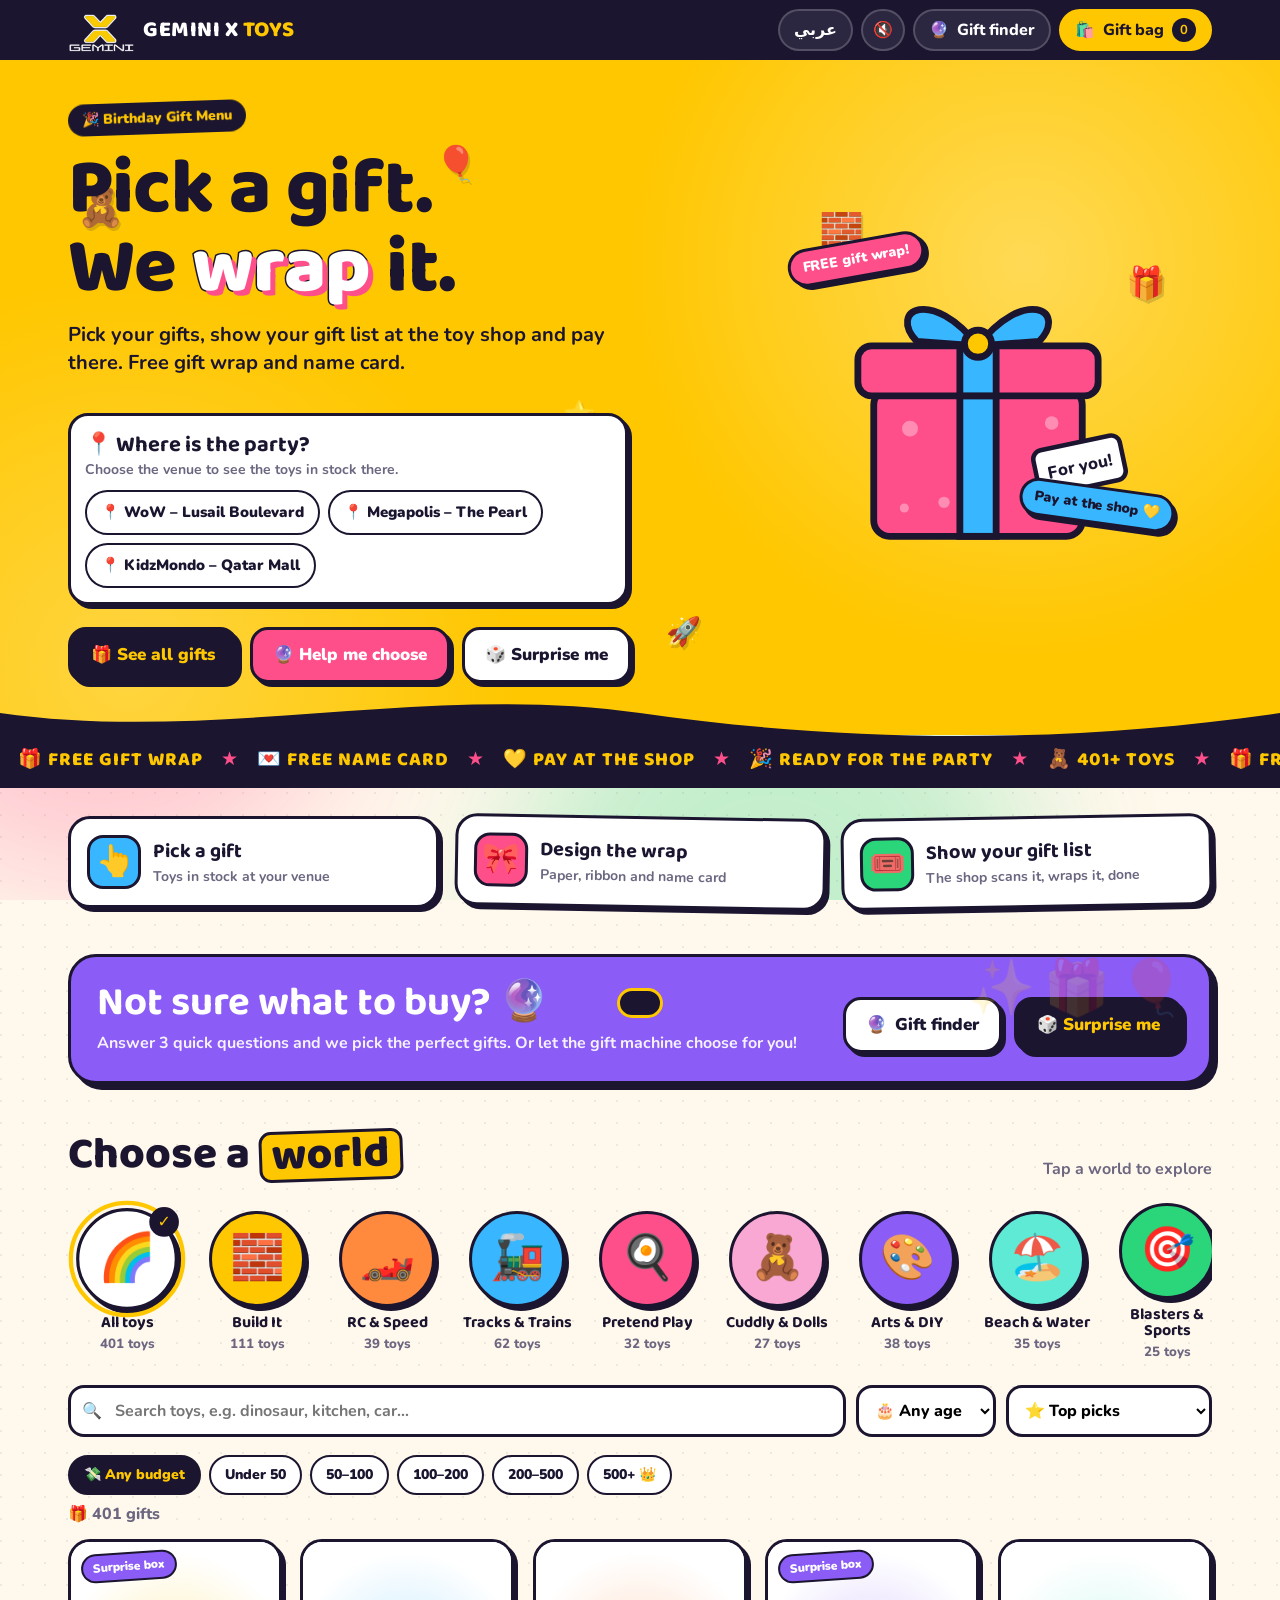
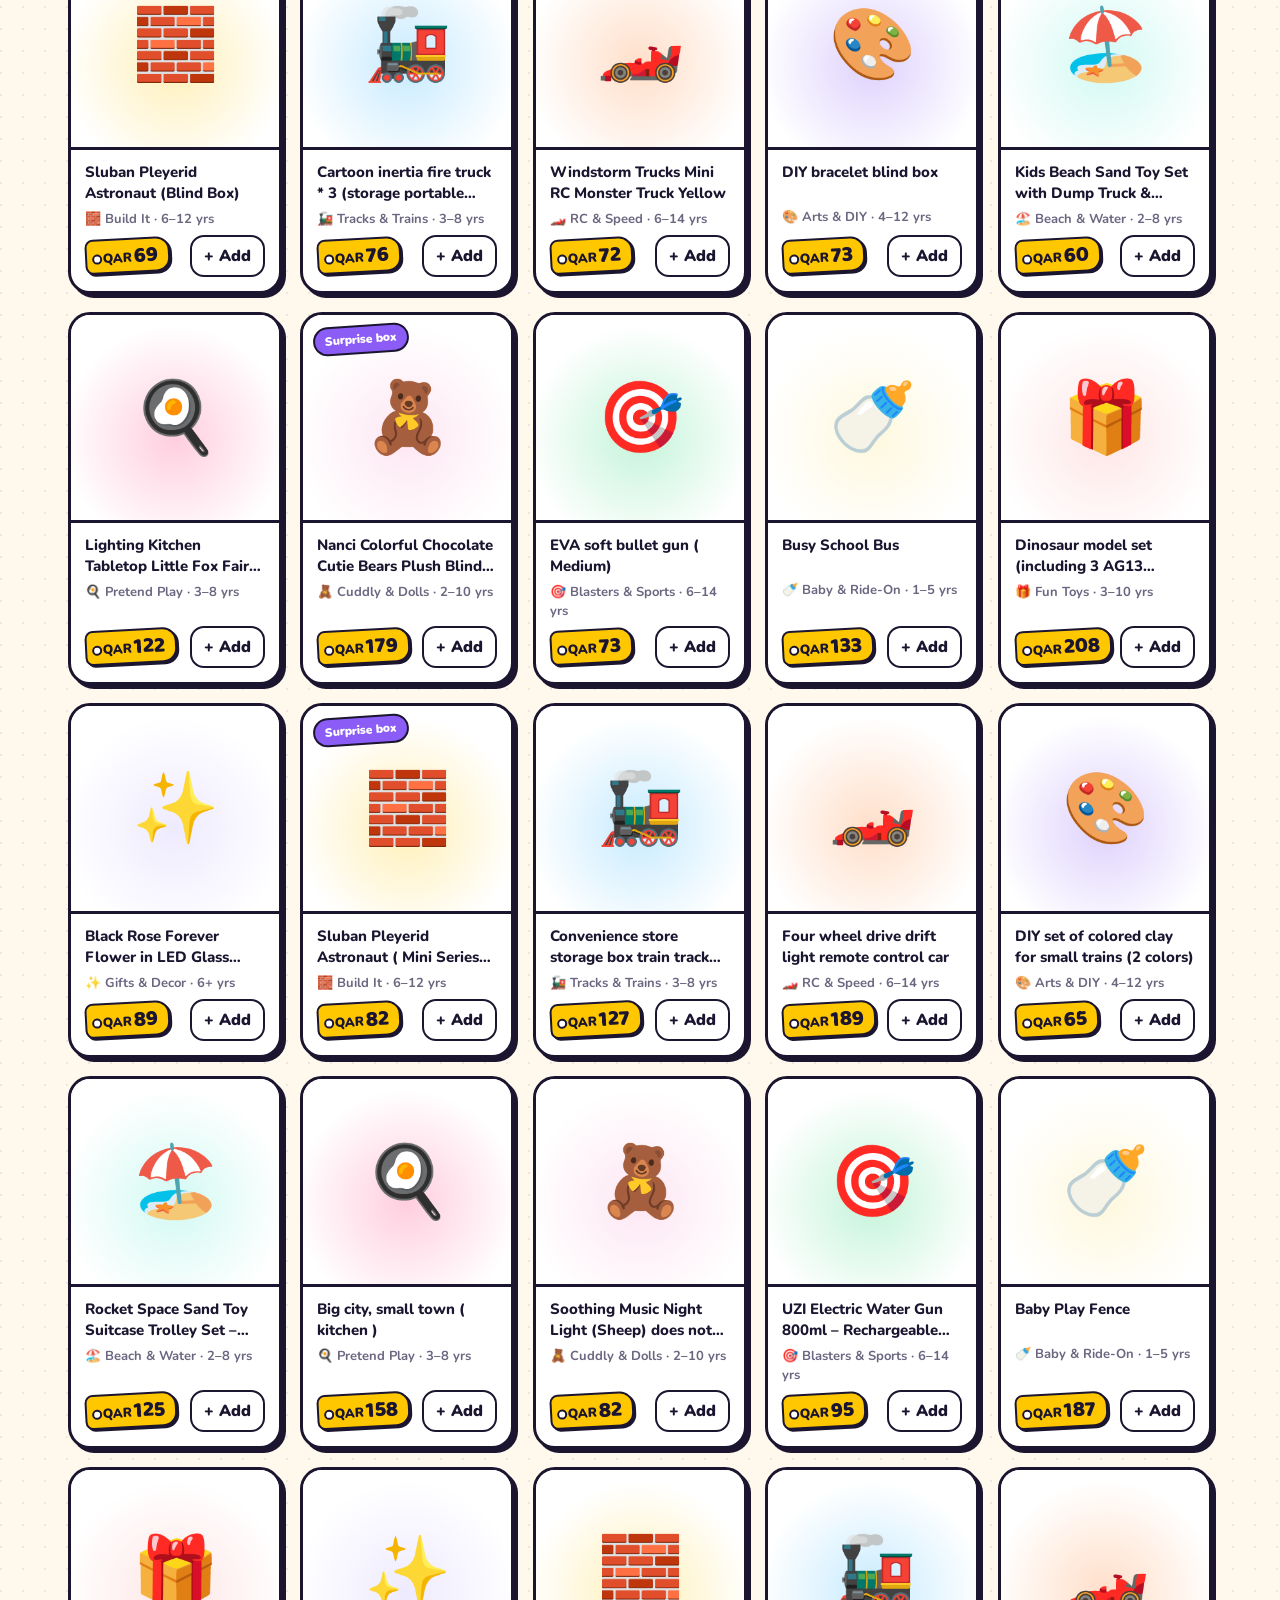
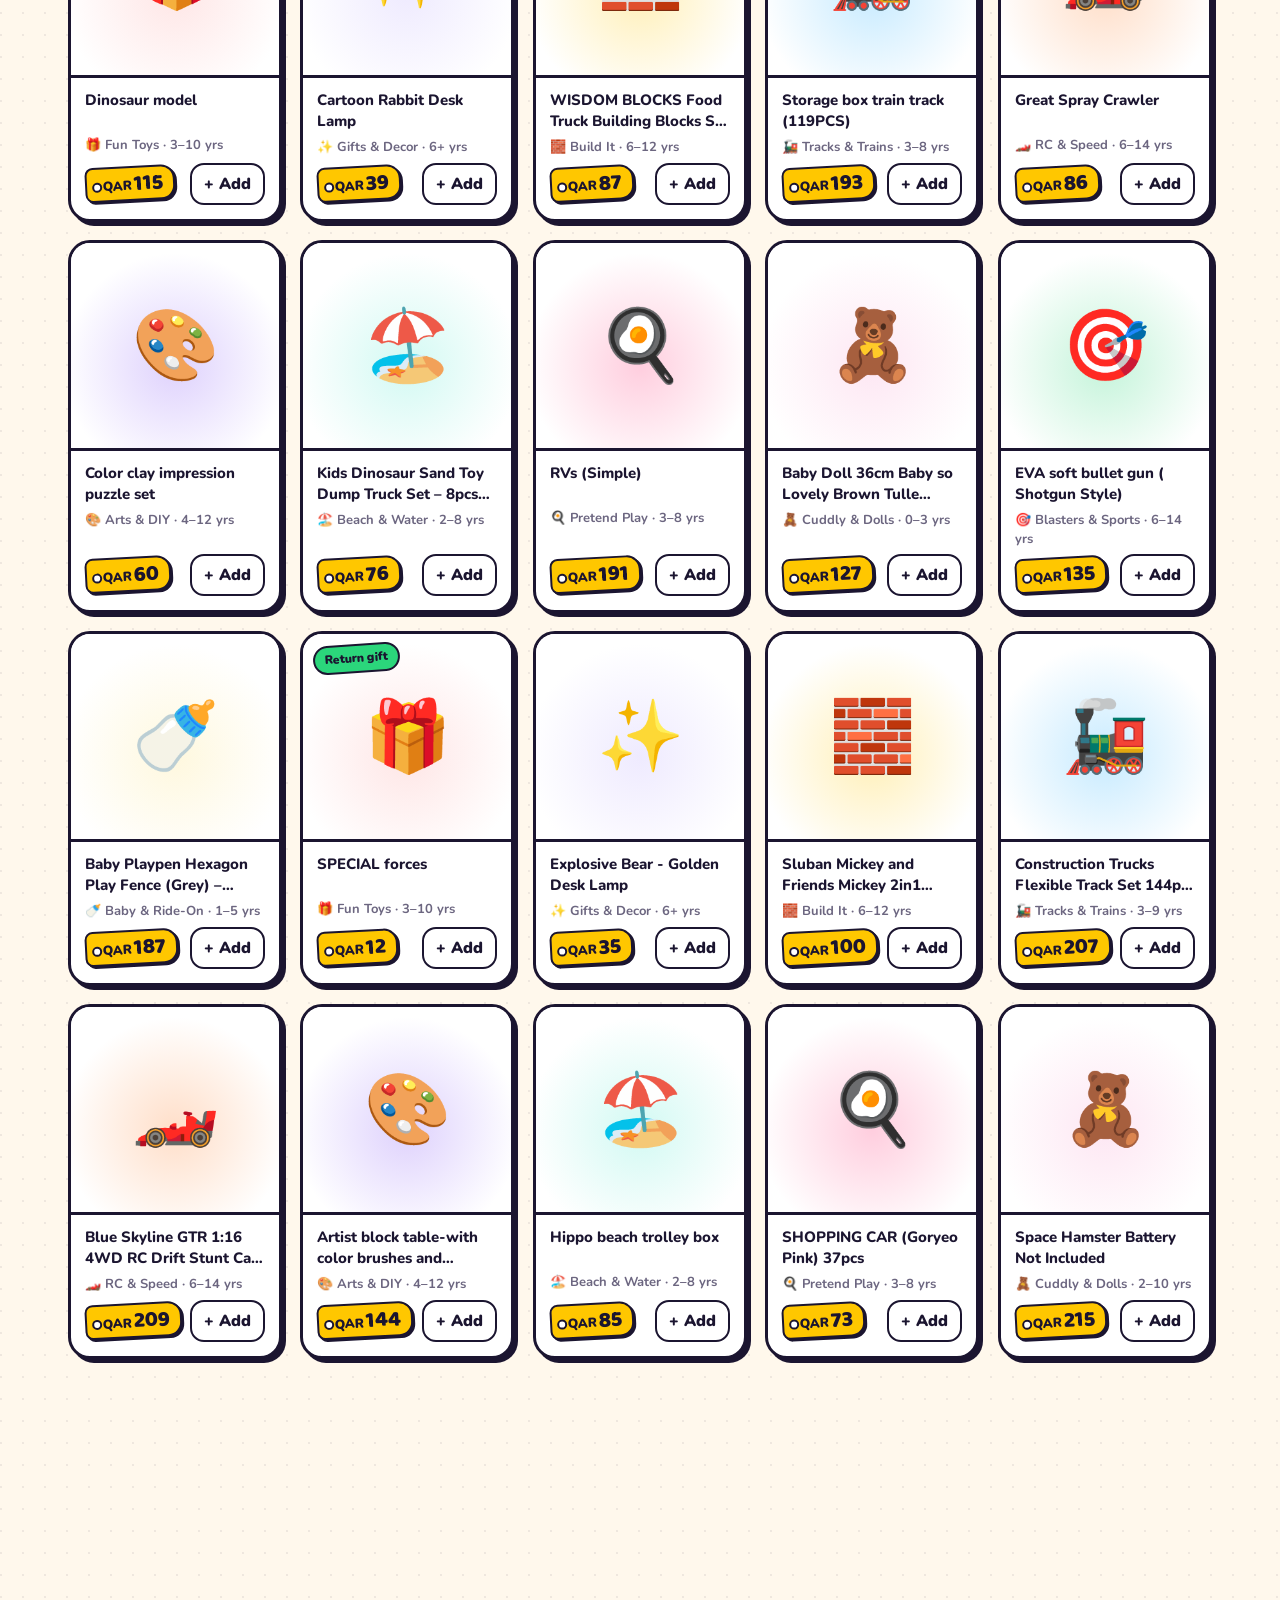
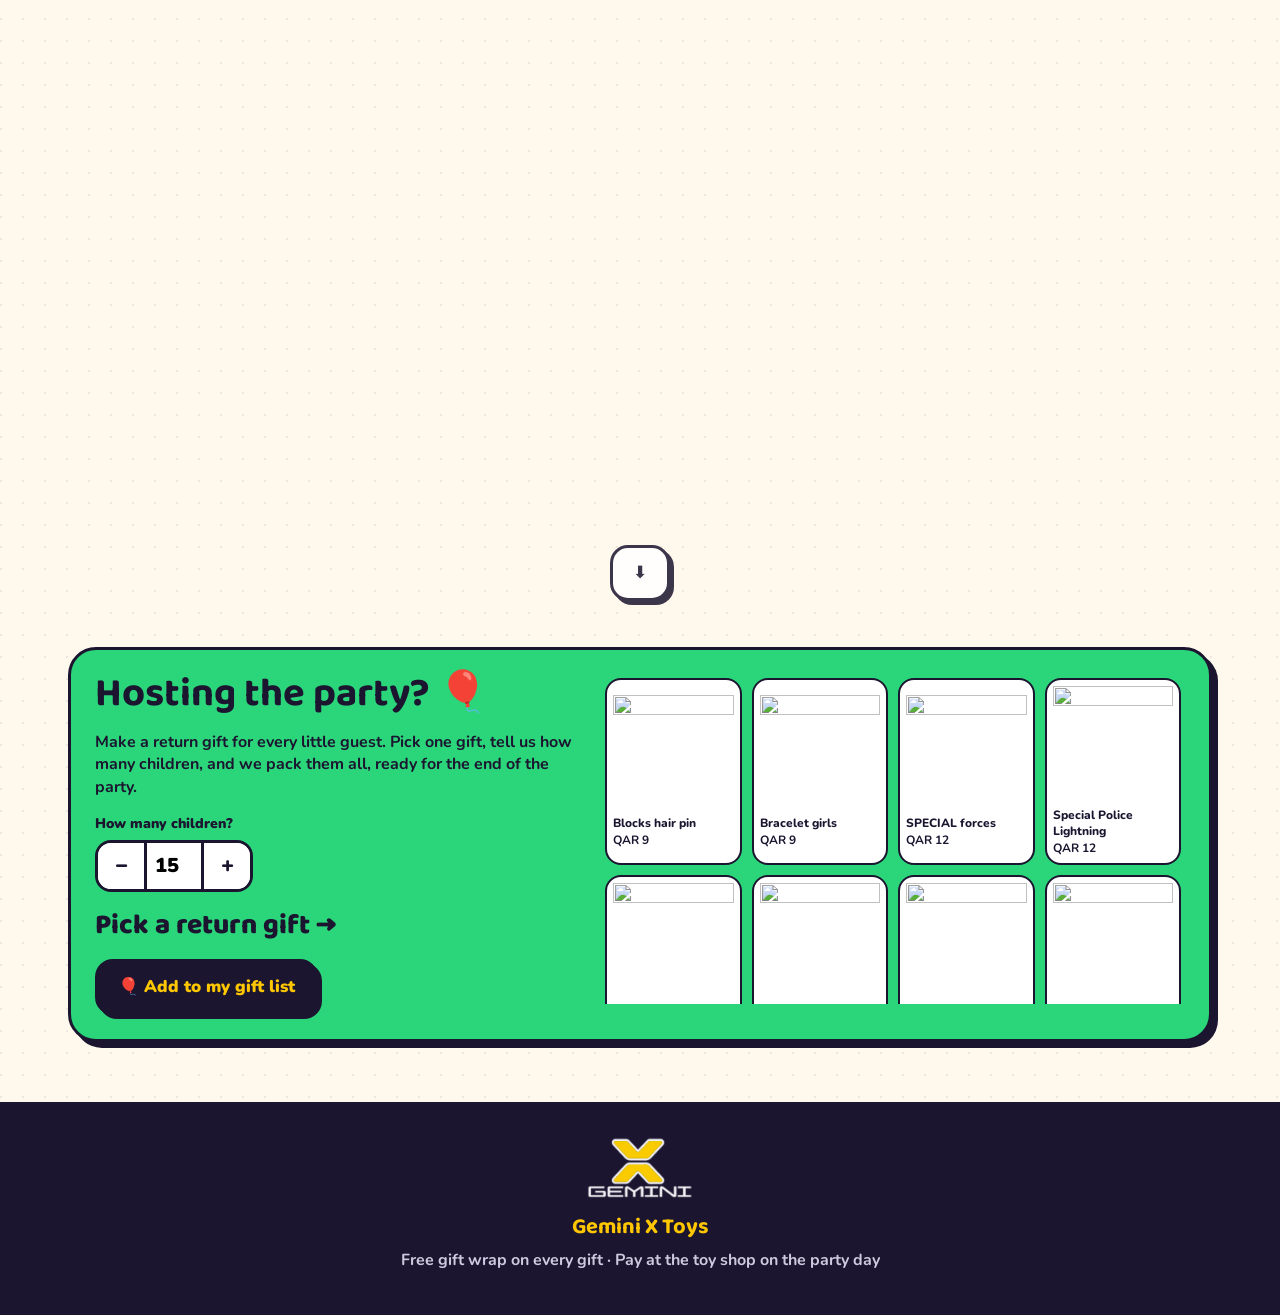
==== index.html @ 22968d98 "Add files via upload" ====
<!DOCTYPE html>
<html lang="en" dir="ltr">
<head>
<meta charset="utf-8">
<meta name="viewport" content="width=device-width,initial-scale=1">
<title>Birthday Gift Menu</title>
<meta name="description" content="Pick a birthday gift. We wrap it for free and it waits for you at the party.">
<meta name="theme-color" content="#1B1530">
<link rel="icon" href="data:image/svg+xml,<svg xmlns='http://www.w3.org/2000/svg' viewBox='0 0 100 100'><text y='.9em' font-size='90'>🎁</text></svg>">
<link rel="stylesheet" href="assets/style.css">
</head>
<body>
<div class="top"><div class="wrap">
  <div class="brand"><div class="logo" id="logo">🎁</div><div id="brand">GEMINI X <span>TOYS</span></div></div>
  <div class="top-actions">
    <button class="tbtn" id="langBtn" aria-label="Language">عربي</button>
    <button class="tbtn icon" id="soundBtn" aria-label="Sound" title="Sound">🔇</button>
    <button class="tbtn" id="topFinder">🔮 <span class="t" data-i="giftFinder">Gift finder</span></button>
    <button class="tbtn hide" id="openTicket">🎟️ <span class="t" data-i="myList">My list</span></button>
    <button class="basket-btn" id="openBasket">🛍️ <span class="t" data-i="giftBag">Gift bag</span> <b id="count">0</b></button>
  </div>
</div></div>

<header class="hero">
  <div class="balloons" id="balloons"></div>
  <div class="floaties" id="floaties" aria-hidden="true"></div>
  <div class="wrap">
    <div>
      <span class="kicker" id="kicker">🎉 Birthday Gift Menu</span>
      <h1 id="heroTitle">Pick a gift.<br>We <span class="nm">wrap</span> it.</h1>
      <p class="lead" id="heroText"></p>
      <div class="count hide" id="countdown"></div>
      <div class="party-chips" id="partyChips"></div>
      <div class="venue-pick hide" id="venuePick"><b data-i="wherePrompt">📍 Where is the party?</b><span data-i="whereT"></span><div id="venueChips"></div></div>
      <div class="hero-ctas">
        <a class="cta ink" href="#menu" data-i="seeAll">🎁 See all gifts</a>
        <button class="cta pink" id="heroFinder" data-i="helpChoose">🔮 Help me choose</button>
        <button class="cta" id="heroSurprise" data-i="surprise">🎲 Surprise me</button>
      </div>
    </div>
    <div class="giftart" aria-hidden="true">
      <svg viewBox="0 0 300 300">
        <g class="pop"><circle cx="150" cy="78" r="58" fill="#fff" stroke="#1B1530" stroke-width="5"/><clipPath id="popClip"><circle cx="150" cy="78" r="52"/></clipPath><image id="popImg" href="" x="98" y="26" width="104" height="104" clip-path="url(#popClip)" preserveAspectRatio="xMidYMid meet"/><text x="150" y="98" font-size="56" text-anchor="middle" id="artPop">🧸</text></g>
        <rect x="58" y="150" width="184" height="130" rx="14" fill="var(--ac)" stroke="#1B1530" stroke-width="6"/>
        <g opacity=".35" fill="#fff"><circle cx="90" cy="185" r="7"/><circle cx="200" cy="250" r="9"/><circle cx="120" cy="250" r="5"/><circle cx="215" cy="180" r="6"/><circle cx="85" cy="255" r="4"/></g>
        <rect x="134" y="150" width="32" height="130" fill="#38B6FF" stroke="#1B1530" stroke-width="6"/>
        <g class="lid">
          <rect x="44" y="112" width="212" height="44" rx="12" fill="var(--ac)" stroke="#1B1530" stroke-width="6"/>
          <rect x="134" y="112" width="32" height="44" fill="#38B6FF" stroke="#1B1530" stroke-width="6"/>
          <path d="M150 112 C110 60 70 80 96 108 Z" fill="#38B6FF" stroke="#1B1530" stroke-width="6" stroke-linejoin="round"/>
          <path d="M150 112 C190 60 230 80 204 108 Z" fill="#38B6FF" stroke="#1B1530" stroke-width="6" stroke-linejoin="round"/>
          <circle cx="150" cy="110" r="12" fill="#FFC700" stroke="#1B1530" stroke-width="6"/>
        </g>
        <g transform="rotate(-12 226 216)"><rect x="200" y="200" width="78" height="40" rx="8" fill="#fff" stroke="#1B1530" stroke-width="4"/><text x="239" y="226" font-size="15" font-weight="800" text-anchor="middle" font-family="Nunito,sans-serif" fill="#1B1530" id="artTag">For you!</text></g>
      </svg>
      <div class="sticker s1" id="stk1">FREE gift wrap!</div>
      <div class="sticker s2" id="stk2">Pay at the shop 💛</div>
    </div>
  </div>
</header>

<svg class="wave" viewBox="0 0 1440 60" preserveAspectRatio="none" aria-hidden="true"><path d="M0 30 C 240 70 480 -10 720 30 S 1200 70 1440 30 V60 H0Z" fill="#1B1530"/></svg>
<div class="marquee"><div id="marquee"></div></div>
<div class="blobs" aria-hidden="true"><i></i><i></i><i></i></div>

<main class="wrap">
  <div class="steps">
    <div class="step"><div class="ic">👆</div><div><b data-i="s1">Pick a gift</b><span data-i="s1t"></span></div></div>
    <div class="step"><div class="ic">🎀</div><div><b data-i="s2">Design the wrap</b><span data-i="s2t"></span></div></div>
    <div class="step"><div class="ic">🎟️</div><div><b data-i="s3">Show your gift list</b><span data-i="s3t"></span></div></div>
  </div>

  <section id="wishSec" class="hide">
    <div class="sec-h"><h2 id="wishTitle"></h2><p data-i="wishSub"></p></div>
    <div class="grid" id="wishGrid"></div>
  </section>

  <section id="themeSec" class="hide">
    <div class="theme-band">
      <div class="sec-h"><h2 id="themeTitle"></h2><p data-i="themeSub"></p></div>
      <div class="rail" id="themeRail"></div>
    </div>
  </section>

  <section>
    <div class="finder-band">
      <div><h2 data-i="notSure">Not sure what to buy? 🔮</h2><p data-i="notSureT"></p></div>
      <div class="btns">
        <button class="cta" id="bandFinder">🔮 <span data-i="giftFinder">Gift finder</span></button>
        <button class="cta ink" id="bandSurprise" data-i="surprise">🎲 Surprise me</button>
      </div>
    </div>
  </section>

  <section id="menu">
    <div class="sec-h"><h2><span data-i="chooseWorld">Choose a</span> <em data-i="world">world</em></h2><p data-i="tapWorld"></p></div>
    <div class="worlds" id="worlds"></div>
    <div class="toolbar">
      <div class="search"><input id="q" type="search" data-ph="search" aria-label="Search toys"></div>
      <select class="sel" id="age" aria-label="Age"></select>
      <select class="sel" id="sort" aria-label="Sort"></select>
    </div>
    <div class="budgets" id="budgets"></div>
    <div style="height:14px"></div>
    <div class="result-line" id="resultLine"></div>
    <div class="grid" id="grid"></div>
    <button class="cta more hide" id="more">⬇</button>
  </section>

  <section id="host">
    <div class="host">
      <div>
        <h2 data-i="hostT">Hosting the party? 🎈</h2>
        <p data-i="hostP"></p>
        <label data-i="howMany">How many children?</label>
        <div class="stepper"><button id="kMinus" aria-label="Less">−</button><input id="kids" type="number" min="1" max="200" value="15" aria-label="Number of children"><button id="kPlus" aria-label="More">+</button></div>
        <div class="host-total" id="hostTotal"></div>
        <button class="cta ink" id="hostSend" data-i="addList">🎈 Add to my gift list</button>
      </div>
      <div class="mini-grid" id="miniGrid"></div>
    </div>
  </section>
</main>

<footer>
  <div class="flogo" id="flogo"></div>
  <b id="footShop">Gemini X Toys</b>
  <div style="margin-top:6px" data-i="footer"></div>
  <div class="stock-note" id="stockNote"></div>
</footer>

<div class="shade" id="shade"></div>
<aside class="drawer" id="drawer" aria-label="Gift bag">
  <div class="dhead"><h3>🛍️ <span data-i="giftBag">Gift bag</span></h3><button class="x" id="closeBasket" aria-label="Close">×</button></div>
  <div class="dtabs">
    <button class="dtab on" data-t="1" data-i="t1">1 · Gifts</button>
    <button class="dtab" data-t="2" data-i="t2">2 · Wrap</button>
    <button class="dtab" data-t="3" data-i="t3">3 · Gift list</button>
  </div>
  <div class="dbody">
    <div id="t1">
      <div id="lines"></div>
      <div class="total"><div><span data-i="total">Total</span><small data-i="payShop"></small></div><span id="total">QAR 0</span></div>
      <div class="extras hide" id="extrasBox"><b data-i="extras"></b><small data-i="extrasT"></small><div class="extra-row" id="extras"></div></div>
      <button class="bigbtn" id="toWrap" data-i="nextWrap">Next: design the wrap 🎀</button>
    </div>
    <div id="t2" class="hide">
      <label data-i="paper">Wrapping paper</label>
      <div class="papers" id="papers"></div>
      <label data-i="ribbon">Ribbon</label>
      <div class="ribbons" id="ribbons"></div>
      <label for="card" data-i="cardMsg">Name card message</label>
      <input class="in-f" id="card" maxlength="60" data-ph="cardPh">
      <div class="preview" id="preview"></div>
      <button class="bigbtn" id="toReserve" data-i="nextList">Next: my gift list 🎟️</button>
    </div>
    <div id="t3" class="hide">
      <label for="venue" data-i="place">Party place</label>
      <select class="in-f" id="venue"></select>
      <label for="child" data-i="child">Birthday child's name</label>
      <input class="in-f" id="child" data-ph="childPh">
      <label for="pdate" data-i="pdate">Party date</label>
      <input class="in-f" id="pdate" type="date">
      <label for="gname" data-i="yourName">Your name (optional)</label>
      <input class="in-f" id="gname" data-ph="yourNamePh" autocomplete="name">
      <div class="note" id="rule"></div>
      <div class="err" id="err"></div>
      <button class="bigbtn pinkb" id="reserve" data-i="makeList">🎟️ Make my gift list</button>
    </div>
  </div>
</aside>

<div class="modal" id="modal" role="dialog" aria-modal="true"><button class="x" id="mClose" aria-label="Close">×</button><div id="mBody"></div></div>

<canvas id="fx"></canvas>
<div class="toast" id="toast"></div>

<script src="assets/common.js"></script>
<script src="assets/app.js"></script>
</body>
</html>
---- assets/style.css ----
@import url("https://fonts.googleapis.com/css2?family=Baloo+2:wght@500;700;800&family=Baloo+Bhaijaan+2:wght@500;700;800&family=Nunito:wght@500;700;800;900&display=swap");
:root{
  --hero:#FFC700;--ac:#FF4F8B;
  --y:#FFC700;--y2:#FFE27A;--pink:#FF4F8B;--blue:#38B6FF;--green:#2BD67B;--purple:#8B5CF6;--orange:#FF8A3D;
  --ink:#1B1530;--mut:#6C6680;--bg:#FFF8EC;--card:#fff;--line:#1B1530;
  --r:22px;--sh:4px 4px 0 var(--ink);--sh2:6px 6px 0 var(--ink);
  --fd:"Baloo 2","Nunito",system-ui,sans-serif;--fb:"Nunito","Segoe UI",system-ui,sans-serif;
}
*{box-sizing:border-box}
html{scroll-behavior:smooth}
body{margin:0;font-family:var(--fb);background:var(--bg);color:var(--ink);line-height:1.4;overflow-x:hidden;
  background-image:radial-gradient(circle at 1px 1px,rgba(27,21,48,.07) 1.5px,transparent 0);background-size:22px 22px}
button{font:inherit;cursor:pointer;color:inherit}
img{display:block}
.wrap{max-width:1180px;margin:0 auto;padding:0 18px}
h1,h2,h3{font-family:var(--fd);line-height:1.02;margin:0}
.hide{display:none!important}

/* ---------- top bar ---------- */
.top{position:sticky;top:0;z-index:40;background:var(--ink);color:#fff}
.top .wrap{display:flex;align-items:center;justify-content:space-between;height:60px;gap:10px}
.brand{font-family:var(--fd);font-weight:800;font-size:22px;letter-spacing:.5px;display:flex;align-items:center;gap:8px;white-space:nowrap}
.brand .logo{width:34px;height:34px;border-radius:10px;background:var(--y);display:grid;place-items:center;font-size:19px;transform:rotate(-8deg)}
.brand span{color:var(--y)}
.top-actions{display:flex;gap:8px}
.tbtn,.basket-btn{background:#ffffff14;border:2px solid #ffffff30;color:#fff;border-radius:999px;padding:7px 14px;font-weight:800;display:flex;gap:8px;align-items:center;text-decoration:none;white-space:nowrap}
.basket-btn{background:var(--y);color:var(--ink);border-color:var(--y)}
.basket-btn b{background:var(--ink);color:var(--y);border-radius:999px;min-width:24px;height:24px;display:inline-grid;place-items:center;font-size:13px;padding:0 7px}
.basket-btn.bump{animation:bump .5s}
@keyframes bump{30%{transform:scale(1.18) rotate(-4deg)}60%{transform:scale(.95)}}

/* ---------- hero ---------- */
.hero{position:relative;background:var(--hero);transition:background .4s;overflow:hidden}
.hero .wrap{position:relative;z-index:2;display:grid;grid-template-columns:1.25fr .9fr;gap:24px;align-items:center;padding:42px 18px 52px}
.kicker{display:inline-flex;gap:8px;align-items:center;background:var(--ink);color:var(--y);font-weight:900;border-radius:999px;padding:6px 14px;font-size:14px;transform:rotate(-2deg)}
.hero h1{font-size:clamp(40px,6.4vw,78px);font-weight:800;margin:16px 0 12px;letter-spacing:-.5px}
.hero h1 .nm{color:#fff;-webkit-text-stroke:3px var(--ink);paint-order:stroke fill;text-shadow:5px 5px 0 var(--pink)}
.hero p.lead{font-size:clamp(16px,2vw,20px);font-weight:700;margin:0;max-width:560px}
.hero-ctas{display:flex;flex-wrap:wrap;gap:12px;margin-top:22px}
.cta{color:var(--ink);border:3px solid var(--ink);border-radius:18px;padding:13px 20px;font-weight:900;font-size:17px;box-shadow:var(--sh);background:#fff;display:inline-flex;gap:8px;align-items:center;transition:transform .12s,box-shadow .12s;text-decoration:none}
.cta:hover{transform:translate(-2px,-2px);box-shadow:var(--sh2)}
.cta:active{transform:translate(2px,2px);box-shadow:1px 1px 0 var(--ink)}
.cta.pink{background:var(--pink);color:#fff}
.cta.ink{background:var(--ink);color:var(--y)}
.cta.blue{background:var(--blue)}
.party-chips{display:flex;flex-wrap:wrap;gap:8px;margin-top:18px}
.chip{background:#fff;border:2px solid var(--ink);border-radius:999px;padding:6px 13px;font-weight:800;font-size:14px}

/* countdown */
.count{display:flex;gap:8px;margin-top:18px;align-items:flex-end;flex-wrap:wrap}
.count .lbl{font-weight:900;margin-right:4px;font-size:15px}
.tile{background:var(--ink);color:var(--y);border-radius:14px;min-width:64px;padding:6px 8px 4px;text-align:center;box-shadow:3px 3px 0 var(--pink)}
.tile b{font-family:var(--fd);font-size:30px;display:block;line-height:1}
.tile small{font-size:11px;font-weight:800;color:#fff;text-transform:uppercase;letter-spacing:.5px}

/* gift box art */
.giftart{position:relative;justify-self:center;width:min(340px,80vw);aspect-ratio:1}
.giftart svg{width:100%;height:100%;overflow:visible}
.giftart .lid{animation:lid 2.6s ease-in-out infinite;transform-origin:50% 100%;transform-box:fill-box}
@keyframes lid{0%,60%,100%{transform:translateY(0) rotate(0)}70%{transform:translateY(-34px) rotate(-8deg)}80%{transform:translateY(-6px) rotate(3deg)}}
.giftart .pop{animation:pop 2.6s ease-in-out infinite;transform-origin:center;transform-box:fill-box;opacity:0}
@keyframes pop{0%,62%{opacity:0;transform:translateY(20px) scale(.4)}72%{opacity:1;transform:translateY(-60px) scale(1)}90%{opacity:1}100%{opacity:0;transform:translateY(-90px) scale(.8)}}
.sticker{position:absolute;background:#fff;border:3px solid var(--ink);border-radius:999px;padding:6px 12px;font-weight:900;font-size:14px;box-shadow:var(--sh);white-space:nowrap}
.sticker.s1{top:6%;left:-6%;transform:rotate(-10deg);background:var(--pink);color:#fff}
.sticker.s2{bottom:12%;right:-8%;transform:rotate(8deg);background:var(--blue)}

/* balloons */
.balloons{position:absolute;inset:0;pointer-events:none;z-index:1}
.balloon{position:absolute;bottom:-140px;width:56px;height:70px;border-radius:50% 50% 48% 48%;animation:float linear infinite;opacity:.9}
.balloon::after{content:"";position:absolute;left:50%;top:100%;width:1.5px;height:70px;background:rgba(27,21,48,.35)}
.balloon::before{content:"";position:absolute;left:calc(50% - 5px);bottom:-6px;border:5px solid transparent;border-bottom-color:inherit}
@keyframes float{from{transform:translateY(0) rotate(-6deg)}50%{transform:translateY(-55vh) rotate(6deg)}to{transform:translateY(-110vh) rotate(-6deg)}}

/* marquee */
.marquee{background:var(--ink);color:var(--y);overflow:hidden;border-bottom:4px solid var(--ink);white-space:nowrap}
.marquee div{display:inline-block;padding:11px 0;font-family:var(--fd);font-weight:800;font-size:19px;letter-spacing:1px;animation:mq 30s linear infinite}
.marquee span{margin:0 18px}
.marquee i{font-style:normal;color:var(--pink)}
@keyframes mq{to{transform:translateX(-50%)}}

/* ---------- sections ---------- */
section{margin:46px 0}
.sec-h{display:flex;align-items:flex-end;justify-content:space-between;gap:12px;margin-bottom:16px;flex-wrap:wrap}
.sec-h h2{font-size:clamp(30px,4vw,44px);font-weight:800}
.sec-h h2 em{font-style:normal;background:var(--y);padding:0 10px;border-radius:12px;border:3px solid var(--ink);display:inline-block;transform:rotate(-2deg)}
.sec-h p{margin:0;color:var(--mut);font-weight:700}

/* how it works */
.steps{display:grid;grid-template-columns:repeat(3,1fr);gap:16px;margin-top:28px;position:relative;z-index:3}
.step{background:#fff;border:3px solid var(--ink);border-radius:var(--r);padding:16px;box-shadow:var(--sh);display:flex;gap:12px;align-items:center}
.step:nth-child(2){transform:rotate(1deg)}.step:nth-child(3){transform:rotate(-1deg)}
.step .ic{font-size:30px;width:54px;height:54px;border-radius:16px;display:grid;place-items:center;border:3px solid var(--ink);flex:none}
.step:nth-child(1) .ic{background:var(--blue)}.step:nth-child(2) .ic{background:var(--pink)}.step:nth-child(3) .ic{background:var(--green)}
.step b{display:block;font-family:var(--fd);font-size:20px}
.step span{color:var(--mut);font-weight:700;font-size:14px}

/* finder banner */
.finder-band{display:grid;grid-template-columns:1fr auto;gap:18px;align-items:center;background:var(--purple);color:#fff;border:3px solid var(--ink);border-radius:28px;padding:26px;box-shadow:var(--sh2);position:relative;overflow:hidden}
.finder-band h2{font-size:clamp(28px,3.6vw,40px)}
.finder-band p{margin:8px 0 0;font-weight:700;opacity:.92}
.finder-band .btns{display:flex;gap:12px;flex-wrap:wrap}
.finder-band::after{content:"✨🎁🎈";position:absolute;right:16px;top:-6px;font-size:54px;opacity:.18;letter-spacing:8px}

/* worlds */
.worlds{display:flex;gap:12px;overflow-x:auto;padding:6px 4px 14px;scrollbar-width:thin}
.world{flex:none;width:118px;text-align:center;background:none;border:0;padding:0}
.world .bub{width:96px;height:96px;margin:0 auto 8px;border-radius:50%;border:3px solid var(--ink);display:grid;place-items:center;font-size:44px;box-shadow:var(--sh);transition:transform .15s}
.world:hover .bub{transform:translateY(-4px) rotate(-6deg)}
.world.on .bub{outline:4px solid var(--y);outline-offset:3px;transform:scale(1.06)}
.world b{font-family:var(--fd);font-size:16px;display:block;line-height:1.05}
.world small{color:var(--mut);font-weight:800}

/* budget + filters */
.toolbar{display:flex;flex-wrap:wrap;gap:10px;align-items:center;margin:8px 0 18px}
.search{flex:1;min-width:200px;position:relative}
.search input{width:100%;border:3px solid var(--ink);border-radius:16px;padding:12px 14px 12px 44px;font:inherit;font-weight:700;background:#fff}
.search::before{content:"🔍";position:absolute;left:14px;top:50%;transform:translateY(-50%)}
.sel{border:3px solid var(--ink);border-radius:16px;padding:11px 12px;font:inherit;font-weight:800;background:#fff}
.budgets{display:flex;gap:8px;flex-wrap:wrap}
.pill{border:2.5px solid var(--ink);background:#fff;border-radius:999px;padding:8px 14px;font-weight:900;font-size:14px}
.pill.on{background:var(--ink);color:var(--y)}
.result-line{font-weight:800;color:var(--mut);margin:-6px 0 14px;display:flex;gap:10px;align-items:center;flex-wrap:wrap}
.result-line button{border:0;background:var(--pink);color:#fff;border-radius:999px;padding:4px 12px;font-weight:900;font-size:13px}

/* product cards */
.grid{display:grid;grid-template-columns:repeat(auto-fill,minmax(210px,1fr));gap:18px}
.card{background:#fff;border:3px solid var(--ink);border-radius:var(--r);overflow:hidden;display:flex;flex-direction:column;box-shadow:var(--sh);transition:transform .35s cubic-bezier(.2,.8,.2,1),box-shadow .35s cubic-bezier(.2,.8,.2,1),opacity .5s ease;position:relative;will-change:transform}
.card:hover{transform:translate(-2px,-3px) rotate(-.6deg);box-shadow:var(--sh2)}
.ph{aspect-ratio:1/1;background:#fff;display:grid;place-items:center;position:relative;cursor:zoom-in;border-bottom:3px solid var(--ink);overflow:hidden}
.ph img{width:100%;height:100%;object-fit:contain;padding:10px;transition:transform .3s}
.card:hover .ph img{transform:scale(1.06)}
.ph .emo{font-size:70px}
.badge{position:absolute;top:10px;left:10px;background:var(--pink);color:#fff;font-size:12px;font-weight:900;border-radius:999px;padding:4px 10px;border:2px solid var(--ink);transform:rotate(-4deg)}
.badge.b-Return{background:var(--green);color:var(--ink)}
.badge.b-Surprise{background:var(--purple)}
.badge.wl{left:auto;right:10px;background:var(--y);color:var(--ink);transform:rotate(4deg)}
.few{position:absolute;bottom:10px;right:10px;background:var(--ink);color:var(--y);font-size:11px;font-weight:900;border-radius:999px;padding:3px 9px}
.card .body{padding:12px 14px 14px;display:flex;flex-direction:column;gap:6px;flex:1}
.card .name{font-weight:800;font-size:15px;display:-webkit-box;-webkit-line-clamp:2;-webkit-box-orient:vertical;overflow:hidden;min-height:40px}
.meta{font-size:13px;color:var(--mut);font-weight:700}
.card .row{display:flex;align-items:center;justify-content:space-between;margin-top:auto;gap:8px}
.price{font-family:var(--fd);font-weight:800;font-size:22px;line-height:1}
.price small{font-size:13px;font-family:var(--fb);font-weight:900;margin-right:2px}
.add{background:var(--y);border:2.5px solid var(--ink);border-radius:14px;padding:8px 12px;font-weight:900;white-space:nowrap;transition:transform .1s}
.add:active{transform:scale(.94)}
.add.in{background:var(--green)}
.more{display:block;margin:24px auto 0}
.empty{color:var(--mut);padding:40px;text-align:center;grid-column:1/-1;font-weight:800;font-size:18px}

/* return gifts */
.host{display:grid;grid-template-columns:1fr 1.2fr;gap:20px;background:var(--green);border:3px solid var(--ink);border-radius:28px;padding:24px;box-shadow:var(--sh2)}
.host h2{font-size:clamp(28px,3.4vw,40px)}
.host p{font-weight:700}
.stepper{display:inline-flex;align-items:center;border:3px solid var(--ink);border-radius:16px;background:#fff;overflow:hidden}
.stepper button{border:0;background:#fff;width:46px;height:46px;font-size:22px;font-weight:900}
.stepper input{width:60px;border:0;border-left:3px solid var(--ink);border-right:3px solid var(--ink);height:46px;text-align:center;font:inherit;font-weight:900;font-size:20px}
.mini-grid{display:grid;grid-template-columns:repeat(auto-fill,minmax(118px,1fr));gap:10px;max-height:330px;overflow:auto;padding:4px}
.mini{background:#fff;border:2.5px solid var(--ink);border-radius:16px;padding:6px;text-align:left;font-size:12px;font-weight:800}
.mini img,.mini .emo{width:100%;aspect-ratio:1;object-fit:contain}
.mini .emo{display:grid;place-items:center;font-size:40px}
.mini.on{background:var(--y);box-shadow:3px 3px 0 var(--ink)}
.mini span{display:-webkit-box;-webkit-line-clamp:2;-webkit-box-orient:vertical;overflow:hidden}
.host-total{font-family:var(--fd);font-size:28px;font-weight:800;margin:14px 0}

/* ---------- modal / drawer ---------- */
.shade{position:fixed;inset:0;background:rgba(27,21,48,.55);opacity:0;pointer-events:none;transition:.2s;z-index:60;backdrop-filter:blur(2px)}
.shade.on{opacity:1;pointer-events:auto}
.drawer{position:fixed;top:0;right:0;height:100%;width:min(480px,100%);background:var(--bg);z-index:61;transform:translateX(105%);transition:.3s cubic-bezier(.2,.9,.3,1.1);display:flex;flex-direction:column;border-left:4px solid var(--ink)}
.drawer.on{transform:none}
.dhead{display:flex;justify-content:space-between;align-items:center;padding:14px 18px;background:var(--ink);color:#fff}
.dhead h3{font-size:26px}
.x{border:2px solid #fff;background:none;color:#fff;border-radius:50%;width:38px;height:38px;font-size:20px;font-weight:900;line-height:1}
.dtabs{display:flex;gap:6px;padding:12px 18px 0}
.dtab{flex:1;border:2.5px solid var(--ink);background:#fff;border-radius:14px;padding:8px 4px;font-weight:900;font-size:13px;text-align:center}
.dtab.on{background:var(--y)}
.dtab:disabled{opacity:.45;cursor:not-allowed}
.dbody{padding:14px 18px 22px;overflow:auto;flex:1}
.line{display:flex;align-items:center;gap:10px;padding:10px;background:#fff;border:2.5px solid var(--ink);border-radius:16px;margin-bottom:10px}
.line .th{width:56px;height:56px;border-radius:12px;background:#fff;flex:none;display:grid;place-items:center;font-size:30px;overflow:hidden}
.line .th img{width:100%;height:100%;object-fit:contain}
.line .nm{flex:1;font-weight:800;font-size:14px;line-height:1.2}
.qty{display:flex;align-items:center;gap:6px}
.qty button{width:30px;height:30px;border-radius:10px;border:2.5px solid var(--ink);background:#fff;font-weight:900}
.total{display:flex;justify-content:space-between;align-items:center;font-family:var(--fd);font-weight:800;font-size:24px;margin:16px 0 6px}
.total small{font-family:var(--fb);font-size:13px;color:var(--mut);font-weight:800;display:block}
.bigbtn{width:100%;border:3px solid var(--ink);border-radius:18px;padding:15px;font-weight:900;font-size:17px;box-shadow:var(--sh);margin-top:14px;background:var(--y)}
.bigbtn.wa{background:#25D366;color:#fff}
.bigbtn:disabled{opacity:.5;box-shadow:none}
label{display:block;font-weight:900;font-size:14px;margin:14px 0 6px}
.in-f{width:100%;border:3px solid var(--ink);border-radius:14px;padding:11px 12px;font:inherit;font-weight:700;background:#fff}
.err{color:#D7263D;font-size:14px;font-weight:800;margin-top:8px;min-height:18px}
.note{background:#fff;border:2.5px dashed var(--ink);border-radius:14px;padding:10px 12px;font-size:13px;font-weight:700;margin-top:14px}

/* wrap studio */
.papers{display:grid;grid-template-columns:repeat(4,1fr);gap:8px}
.paper{border:2.5px solid var(--ink);border-radius:14px;aspect-ratio:1;padding:0;overflow:hidden;position:relative}
.paper.on{outline:4px solid var(--pink);outline-offset:2px}
.paper span{position:absolute;bottom:4px;left:0;right:0;text-align:center;font-size:11px;font-weight:900;background:#ffffffd9;margin:0 6px;border-radius:8px}
.ribbons{display:flex;gap:10px;margin-top:4px}
.rib{width:38px;height:38px;border-radius:50%;border:3px solid var(--ink)}
.rib.on{outline:3px solid var(--ink);outline-offset:3px}
.preview{background:#fff;border:3px solid var(--ink);border-radius:20px;padding:8px;margin-top:14px;display:grid;place-items:center}
.preview svg{width:100%;max-width:320px;height:auto}

/* product modal */
.modal{position:fixed;left:50%;top:50%;transform:translate(-50%,-46%) scale(.96);width:min(760px,94vw);max-height:92vh;overflow:auto;background:var(--bg);border:4px solid var(--ink);border-radius:28px;z-index:62;opacity:0;pointer-events:none;transition:.22s;box-shadow:10px 10px 0 var(--ink)}
.modal.on{opacity:1;pointer-events:auto;transform:translate(-50%,-50%) scale(1)}
.modal .x{position:absolute;top:12px;right:12px;border-color:var(--ink);color:var(--ink);background:#fff;z-index:2}
.pm{display:grid;grid-template-columns:1fr 1fr;gap:0}
.pm .pimg{background:#fff;border-right:3px solid var(--ink);display:grid;place-items:center;min-height:300px}
.pm .pimg img{width:100%;height:100%;object-fit:contain;padding:18px;max-height:420px}
.pm .pimg .emo{font-size:110px}
.pm .pinfo{padding:26px 22px;display:flex;flex-direction:column;gap:10px}
.pm h3{font-size:30px}
.tags{display:flex;flex-wrap:wrap;gap:6px}
.tags span{border:2px solid var(--ink);border-radius:999px;padding:4px 10px;font-weight:800;font-size:13px;background:#fff}

/* finder wizard */
.wiz{padding:26px 24px}
.wiz .prog{display:flex;gap:6px;margin-bottom:16px}
.wiz .prog i{flex:1;height:8px;border-radius:9px;background:#e7e1d2;border:2px solid var(--ink)}
.wiz .prog i.on{background:var(--pink)}
.wiz h3{font-size:34px;margin-bottom:6px}
.wiz p{margin:0 0 16px;color:var(--mut);font-weight:700}
.opts{display:grid;grid-template-columns:repeat(auto-fill,minmax(140px,1fr));gap:10px}
.opt{border:3px solid var(--ink);background:#fff;border-radius:18px;padding:14px 10px;font-weight:900;text-align:center;box-shadow:3px 3px 0 var(--ink);transition:transform .1s}
.opt:hover{transform:translate(-1px,-2px)}
.opt .e{font-size:34px;display:block;margin-bottom:4px}
.opt.on{background:var(--y)}
.wiz-foot{display:flex;justify-content:space-between;margin-top:20px;gap:10px}

/* surprise slot */
.slot{padding:28px 24px;text-align:center}
.slot .reel{width:230px;height:230px;margin:10px auto;background:#fff;border:4px solid var(--ink);border-radius:26px;display:grid;place-items:center;overflow:hidden;box-shadow:var(--sh)}
.slot .reel img{width:100%;height:100%;object-fit:contain;padding:12px}
.slot .reel.spin img{animation:blurspin .12s linear infinite}
@keyframes blurspin{50%{transform:translateY(-8px);filter:blur(2px)}}
.slot h3{font-size:24px;min-height:52px;margin-top:8px}

/* success */
.done{padding:30px 24px;text-align:center}
.done .code{font-family:var(--fd);font-size:44px;font-weight:800;background:var(--y);border:4px dashed var(--ink);border-radius:20px;padding:6px 18px;display:inline-block;margin:12px 0;letter-spacing:2px}

/* confetti canvas */
#fx{position:fixed;inset:0;pointer-events:none;z-index:80}

footer{background:var(--ink);color:#cfc9e0;text-align:center;padding:34px 18px;margin-top:60px;font-weight:700}
footer b{color:var(--y);font-family:var(--fd);font-size:22px}
.toast{position:fixed;bottom:22px;left:50%;transform:translateX(-50%) translateY(140px);background:var(--ink);color:#fff;padding:12px 20px;border-radius:999px;font-weight:900;transition:.3s;z-index:90;border:3px solid var(--y)}
.toast.on{transform:translateX(-50%)}
.fly{position:fixed;z-index:85;width:60px;height:60px;border-radius:14px;background:#fff;border:2px solid var(--ink);pointer-events:none;transition:all .7s cubic-bezier(.5,-.3,.7,1);object-fit:contain}

/* ---------- invite tool (staff) ---------- */
.tool{display:grid;grid-template-columns:1fr 1fr;gap:22px;margin:30px auto}
.panel{background:#fff;border:3px solid var(--ink);border-radius:var(--r);padding:20px;box-shadow:var(--sh)}
.panel h2{font-size:26px;margin-bottom:6px}
.wl-list{max-height:360px;overflow:auto;border:2.5px solid var(--ink);border-radius:14px;padding:6px}
.wl-item{display:flex;gap:8px;align-items:center;padding:6px;font-size:14px;border-radius:10px;margin:0!important;font-weight:700!important}
.wl-item img{width:34px;height:34px;object-fit:contain;border-radius:6px;background:#fff}
.wl-item:hover{background:#FFF3C4}
.qrbox{display:grid;place-items:center;background:var(--bg);border-radius:16px;padding:14px}
.qrbox canvas{max-width:100%;border-radius:14px}
.linkbox{word-break:break-all;font-size:13px;background:#f4f1ea;border-radius:12px;padding:10px;margin-top:10px;font-weight:700}
.btns{display:flex;gap:10px;flex-wrap:wrap;margin-top:12px}
.btn{background:var(--y);border:2.5px solid var(--ink);border-radius:14px;padding:10px 16px;font-weight:900;box-shadow:3px 3px 0 var(--ink)}
.btn.dark{background:var(--ink);color:var(--y)}

@media (max-width:860px){
  .hero .wrap{grid-template-columns:1fr;padding:30px 18px 58px}
  .giftart{width:220px;order:-1;margin-top:46px}
  .steps{grid-template-columns:1fr;gap:10px;margin-top:20px}
  .sticker.s2{right:auto;left:-4%;bottom:2%}
  .step:nth-child(n){transform:none}
  .finder-band{grid-template-columns:1fr}
  .host{grid-template-columns:1fr}
  .tool{grid-template-columns:1fr}
  .pm{grid-template-columns:1fr}
  .pm .pimg{border-right:0;border-bottom:3px solid var(--ink);min-height:220px}
}
@media (max-width:560px){
  .grid{grid-template-columns:repeat(2,1fr);gap:12px}
  .card .row{flex-direction:column;align-items:stretch}
  .price{font-size:20px}
  .tbtn .t,.basket-btn .t{display:none}
  .brand .logo{width:30px;height:30px}
  .brand{font-size:18px}
  .sticker{font-size:12px}
  .tile{min-width:54px}.tile b{font-size:24px}
}
@media (prefers-reduced-motion:reduce){*{animation:none!important;transition:none!important}}

/* ---------- smoothness ---------- */
:root{--ease:cubic-bezier(.2,.8,.2,1);--spring:cubic-bezier(.34,1.56,.64,1)}
body.lock{overflow:hidden}
.top{transition:box-shadow .3s var(--ease)}
.top.scrolled{box-shadow:0 6px 0 rgba(27,21,48,.12)}
.card.rv{opacity:0;transform:translateY(26px) scale(.97)}
.card.rv.in-view{opacity:1;transform:none}
.card.rv.in-view:hover{transform:translate(-2px,-4px) rotate(-.6deg);box-shadow:var(--sh2)}
.grid{transition:opacity .16s ease,transform .16s ease}
.grid.swap{opacity:0;transform:translateY(8px)}
.ph{background:linear-gradient(100deg,#fff 30%,#f6f0e2 50%,#fff 70%);background-size:300% 100%;animation:shimmer 1.4s linear infinite}
.ph img{opacity:0;transition:opacity .45s ease,transform .45s var(--ease)}
.ph img.ld{opacity:1}
.ph:has(img.ld){animation:none;background:#fff}
@keyframes shimmer{to{background-position:-150% 0}}
.add,.pill,.world .bub,.cta,.opt,.mini,.paper,.rib,.dtab{transition:transform .25s var(--spring),box-shadow .25s var(--ease),background-color .2s ease,color .2s ease}
.add:hover,.pill:hover,.mini:hover,.paper:hover,.rib:hover{transform:translateY(-2px)}
.add.in{animation:pop2 .4s var(--spring)}
@keyframes pop2{40%{transform:scale(1.12)}}
.drawer{transition:transform .45s var(--ease)}
.shade{transition:opacity .35s ease}
.modal{transition:opacity .3s ease,transform .45s var(--spring)}
.tabin{animation:tabin .35s var(--ease)}
@keyframes tabin{from{opacity:0;transform:translateX(18px)}}
.line{animation:tabin .3s var(--ease) both}
.toast{transition:transform .45s var(--spring)}
.balloons.paused .balloon{animation-play-state:paused}
.hero h1,.hero .lead,.hero .kicker,.hero-ctas,.party-chips,.count,.giftart{opacity:0;transform:translateY(18px);transition:opacity .7s ease,transform .8s var(--ease)}
body.ready .hero h1,body.ready .hero .lead,body.ready .hero .kicker,body.ready .hero-ctas,body.ready .party-chips,body.ready .count,body.ready .giftart{opacity:1;transform:none}
body.ready .hero h1{transition-delay:.08s}body.ready .hero .lead{transition-delay:.16s}body.ready .count{transition-delay:.22s}body.ready .party-chips{transition-delay:.26s}body.ready .hero-ctas{transition-delay:.32s}body.ready .giftart{transition-delay:.2s}
.worlds{scroll-behavior:smooth;scroll-snap-type:x proximity}.world{scroll-snap-align:start}
.mini-grid,.dbody,.modal,.wl-list{scroll-behavior:smooth;overscroll-behavior:contain}
#more{opacity:.85}
@media (prefers-reduced-motion:reduce){.card.rv,.hero h1,.hero .lead,.hero .kicker,.hero-ctas,.party-chips,.count,.giftart{opacity:1!important;transform:none!important}.ph img{opacity:1}}
body.ready .hero .kicker{transform:rotate(-2deg)}

/* ---------- gift list ticket ---------- */
.bigbtn.pinkb{background:var(--pink);color:#fff}
.ticket{padding:22px 20px 24px}
.tk-head{display:flex;justify-content:space-between;gap:14px;flex-wrap:wrap;background:var(--ink);color:#fff;border-radius:20px;padding:16px 18px;margin-right:44px}
.tk-k{font-weight:900;color:var(--y);font-size:14px}
.tk-ref{font-family:var(--fd);font-size:36px;font-weight:800;letter-spacing:2px;line-height:1}
.tk-party{display:flex;flex-direction:column;gap:2px;font-weight:700;font-size:14px}
.tk-party b{font-family:var(--fd);font-size:20px;color:var(--y)}
.tk-hint{font-weight:700;color:var(--mut);margin:12px 2px}
.tk-items{display:flex;flex-direction:column;gap:12px}
.tk-item{display:grid;grid-template-columns:104px 1fr;gap:12px;background:#fff;border:3px solid var(--ink);border-radius:18px;padding:10px;box-shadow:3px 3px 0 var(--ink)}
.tk-ph{width:104px;height:104px;border-radius:12px;border:2px solid #eee;display:grid;place-items:center;overflow:hidden;background:#fff}
.tk-ph img{width:100%;height:100%;object-fit:contain}
.tk-ph .emo{font-size:48px}
.tk-n{font-weight:800;font-size:15px;line-height:1.25}
.tk-m{display:flex;gap:10px;flex-wrap:wrap;font-weight:800;font-size:14px;margin:4px 0 6px;align-items:center}
.tk-q{background:var(--y);border:2px solid var(--ink);border-radius:999px;padding:1px 10px}
.tk-c{color:var(--mut);font-size:12px}
.tk-bc{background:#fff;max-width:340px}
.tk-bc .bc{width:100%;height:78px;display:block}
.tk-wrap{display:flex;gap:12px;align-items:center;background:#fff;border:2.5px dashed var(--ink);border-radius:16px;padding:10px 12px;margin-top:14px;font-size:14px;font-weight:700}
.tk-sw{width:56px;height:56px;flex:none;border-radius:10px;overflow:hidden;border:2px solid var(--ink)}
.tk-total{display:flex;justify-content:space-between;align-items:center;margin-top:14px;font-weight:800;color:var(--mut)}
.tk-total b{font-family:var(--fd);font-size:30px;color:var(--ink)}
@media (max-width:560px){.tk-item{grid-template-columns:76px 1fr}.tk-ph{width:76px;height:76px}.tk-ref{font-size:30px}}
@media print{body>*:not(.modal){display:none!important}.modal{position:static;transform:none;box-shadow:none;border:0;max-height:none;opacity:1}.modal .x{display:none}}

/* ---------- themes, venue, extras, stickers, language ---------- */
.tbtn.icon{padding:7px 10px}
.brand .logo.img{background:none;transform:none;width:auto;min-width:34px;padding:0;border-radius:0}
.brand .logo.img img{height:40px;width:auto;display:block}
.flogo img{height:64px;margin:0 auto 12px}
.stock-note{margin-top:10px;font-size:13px;opacity:.75}
.venue-pick{margin-top:18px;background:#fff;border:3px solid var(--ink);border-radius:20px;padding:14px;box-shadow:var(--sh);max-width:560px}
.venue-pick b{font-family:var(--fd);font-size:22px;display:block}
.venue-pick span{display:block;color:var(--mut);font-weight:700;font-size:14px;margin-bottom:10px}
.venue-pick #venueChips{display:flex;flex-wrap:wrap;gap:8px}
.venue-pick .pill{font-size:15px;padding:10px 14px}
.theme-band{background:var(--hero);border:3px solid var(--ink);border-radius:28px;padding:22px;box-shadow:var(--sh2)}
.theme-band .sec-h p{color:var(--ink);opacity:.75}
.rail{display:grid;grid-auto-flow:column;grid-auto-columns:minmax(200px,220px);gap:16px;overflow-x:auto;padding:4px 4px 14px;scroll-snap-type:x mandatory}
.rail .card{scroll-snap-align:start}
.thm{position:absolute;bottom:8px;left:8px;font-size:22px;filter:drop-shadow(1px 1px 0 #fff)}
.extras{background:#fff;border:2.5px dashed var(--ink);border-radius:16px;padding:12px;margin-top:12px}
.extras b{font-family:var(--fd);font-size:18px;display:block}
.extras small{color:var(--mut);font-weight:700}
.extra-row{display:grid;grid-template-columns:repeat(4,1fr);gap:8px;margin-top:8px}
.extra{position:relative;border:2px solid var(--ink);border-radius:12px;padding:4px;font-size:11px;font-weight:800;background:#fff;display:flex;flex-direction:column}
.extra img{width:100%;aspect-ratio:1;object-fit:contain}
.extra span{display:-webkit-box;-webkit-line-clamp:2;-webkit-box-orient:vertical;overflow:hidden;line-height:1.15}
.extra button{position:absolute;top:-8px;right:-8px;width:28px;height:28px;border-radius:50%;border:2px solid var(--ink);background:var(--y);font-weight:900;line-height:1;transition:transform .25s var(--spring)}
.extra button:hover{transform:scale(1.15)}
.stk{position:fixed;z-index:95;font-size:24px;pointer-events:none;transform:translate(-50%,0);animation:stk 1s var(--ease) forwards}
@keyframes stk{0%{opacity:0;transform:translate(-50%,0) scale(.4)}20%{opacity:1}100%{opacity:0;transform:translate(calc(-50% + var(--dx)),-90px) scale(1.2) rotate(25deg)}}
[dir=rtl] body,[dir=rtl] .in-f,[dir=rtl] .search input{font-family:"Baloo Bhaijaan 2","Nunito",system-ui,sans-serif}
[dir=rtl] h1,[dir=rtl] h2,[dir=rtl] h3{font-family:"Baloo Bhaijaan 2","Baloo 2",system-ui,sans-serif}
[dir=rtl] .search input{padding:12px 44px 12px 14px}
[dir=rtl] .search::before{left:auto;right:14px}
[dir=rtl] .drawer{right:auto;left:0;border-left:0;border-right:4px solid var(--ink);transform:translateX(-105%)}
[dir=rtl] .drawer.on{transform:none}
[dir=rtl] .badge{left:auto;right:10px}[dir=rtl] .badge.wl{right:auto;left:10px}
[dir=rtl] .few{right:auto;left:10px}[dir=rtl] .thm{left:auto;right:8px}
[dir=rtl] .modal .x{right:auto;left:12px}
[dir=rtl] .tk-head{margin-right:0;margin-left:44px}
[dir=rtl] .extra button{right:auto;left:-8px}
.marquee{direction:ltr}
@media (max-width:560px){#topFinder{display:none}.tbtn{padding:6px 10px}.top-actions{gap:6px}}
@media (max-width:430px){#soundBtn{display:none}.brand{font-size:16px}}

/* ---------- creative layer ---------- */
.hero{background:radial-gradient(circle at 80% 30%,#ffffff55 0,transparent 35%),radial-gradient(circle at 10% 90%,#ffffff40 0,transparent 30%),var(--hero)}
.wave{display:block;width:100%;height:46px;margin-top:-45px;position:relative;z-index:3}
.floaties{position:absolute;inset:0;pointer-events:none;z-index:1}
.floaties span{position:absolute;animation:bob 6s ease-in-out infinite;filter:drop-shadow(2px 3px 0 rgba(27,21,48,.18));transition:translate .3s ease-out;opacity:.9}
@keyframes bob{0%,100%{transform:translateY(0) rotate(-8deg)}50%{transform:translateY(-16px) rotate(8deg)}}
.giftart .pop{animation-duration:3.2s}.giftart .lid{animation-duration:3.2s}
.blobs{position:fixed;inset:0;z-index:-1;pointer-events:none;overflow:hidden}
.blobs i{position:absolute;width:520px;height:520px;border-radius:50%;filter:blur(70px);opacity:.28;animation:drift 22s ease-in-out infinite}
.blobs i:nth-child(1){background:var(--ac);left:-160px;top:40%}
.blobs i:nth-child(2){background:#38B6FF;right:-180px;top:10%;animation-delay:-7s}
.blobs i:nth-child(3){background:#2BD67B;left:40%;bottom:-260px;animation-delay:-14s}
@keyframes drift{50%{transform:translate(60px,-40px) scale(1.1)}}
.ph{background:radial-gradient(circle at 50% 60%,color-mix(in srgb,var(--wt,#FFC700) 28%,#fff) 0,#fff 70%)!important;animation:none!important}
.ph::after{content:"";position:absolute;inset:0;pointer-events:none;background:radial-gradient(circle at var(--sx,50%) var(--sy,50%),rgba(255,255,255,.55),transparent 45%);opacity:0;transition:opacity .25s}
.card.tilt .ph::after{opacity:1}
.card.tilt{transition:transform .08s linear,box-shadow .2s;box-shadow:8px 10px 0 var(--ink)}
.tagp{position:relative;background:var(--y);border:2.5px solid var(--ink);border-radius:8px 14px 14px 8px;padding:5px 10px 4px 16px;transform:rotate(-3deg);box-shadow:2px 2px 0 var(--ink)}
.tagp::before{content:"";position:absolute;left:5px;top:50%;width:6px;height:6px;margin-top:-3px;border-radius:50%;background:#fff;border:2px solid var(--ink)}
.card .row .add{background:#fff}
.card .row .add.in{background:var(--green)}
.steps .step .ic{animation:wig 3s ease-in-out infinite}
.steps .step:nth-child(2) .ic{animation-delay:.4s}.steps .step:nth-child(3) .ic{animation-delay:.8s}
@keyframes wig{0%,85%,100%{transform:rotate(0)}90%{transform:rotate(-12deg) scale(1.08)}95%{transform:rotate(10deg)}}
.world .bub{position:relative}
.world.on .bub::after{content:"✓";position:absolute;right:-4px;top:-4px;width:28px;height:28px;border-radius:50%;background:var(--ink);color:var(--y);display:grid;place-items:center;font-size:15px;font-weight:900;font-family:var(--fb)}
.ticket{position:relative}
.tk-head{position:relative;overflow:visible}
.tk-head::before,.tk-head::after{content:"";position:absolute;bottom:-12px;width:24px;height:24px;border-radius:50%;background:var(--bg)}
.tk-head::before{left:-12px}.tk-head::after{right:-12px}
.tk-right{display:flex;align-items:center;gap:14px}
.tk-stamp{transform:rotate(12deg);flex:none;border:3px dashed var(--pink);color:var(--pink);background:#fff;border-radius:50%;width:76px;height:76px;display:grid;place-items:center;text-align:center;font-family:var(--fd);font-weight:800;font-size:15px;line-height:1;z-index:2;box-shadow:2px 2px 0 var(--ink)}
.tk-items{margin-top:20px}
.tk-item{border-style:dashed}
@media (max-width:860px){.floaties span{opacity:.6}.wave{height:30px;margin-top:-29px}}
@media (prefers-reduced-motion:reduce){.floaties span,.blobs i,.steps .step .ic{animation:none}}
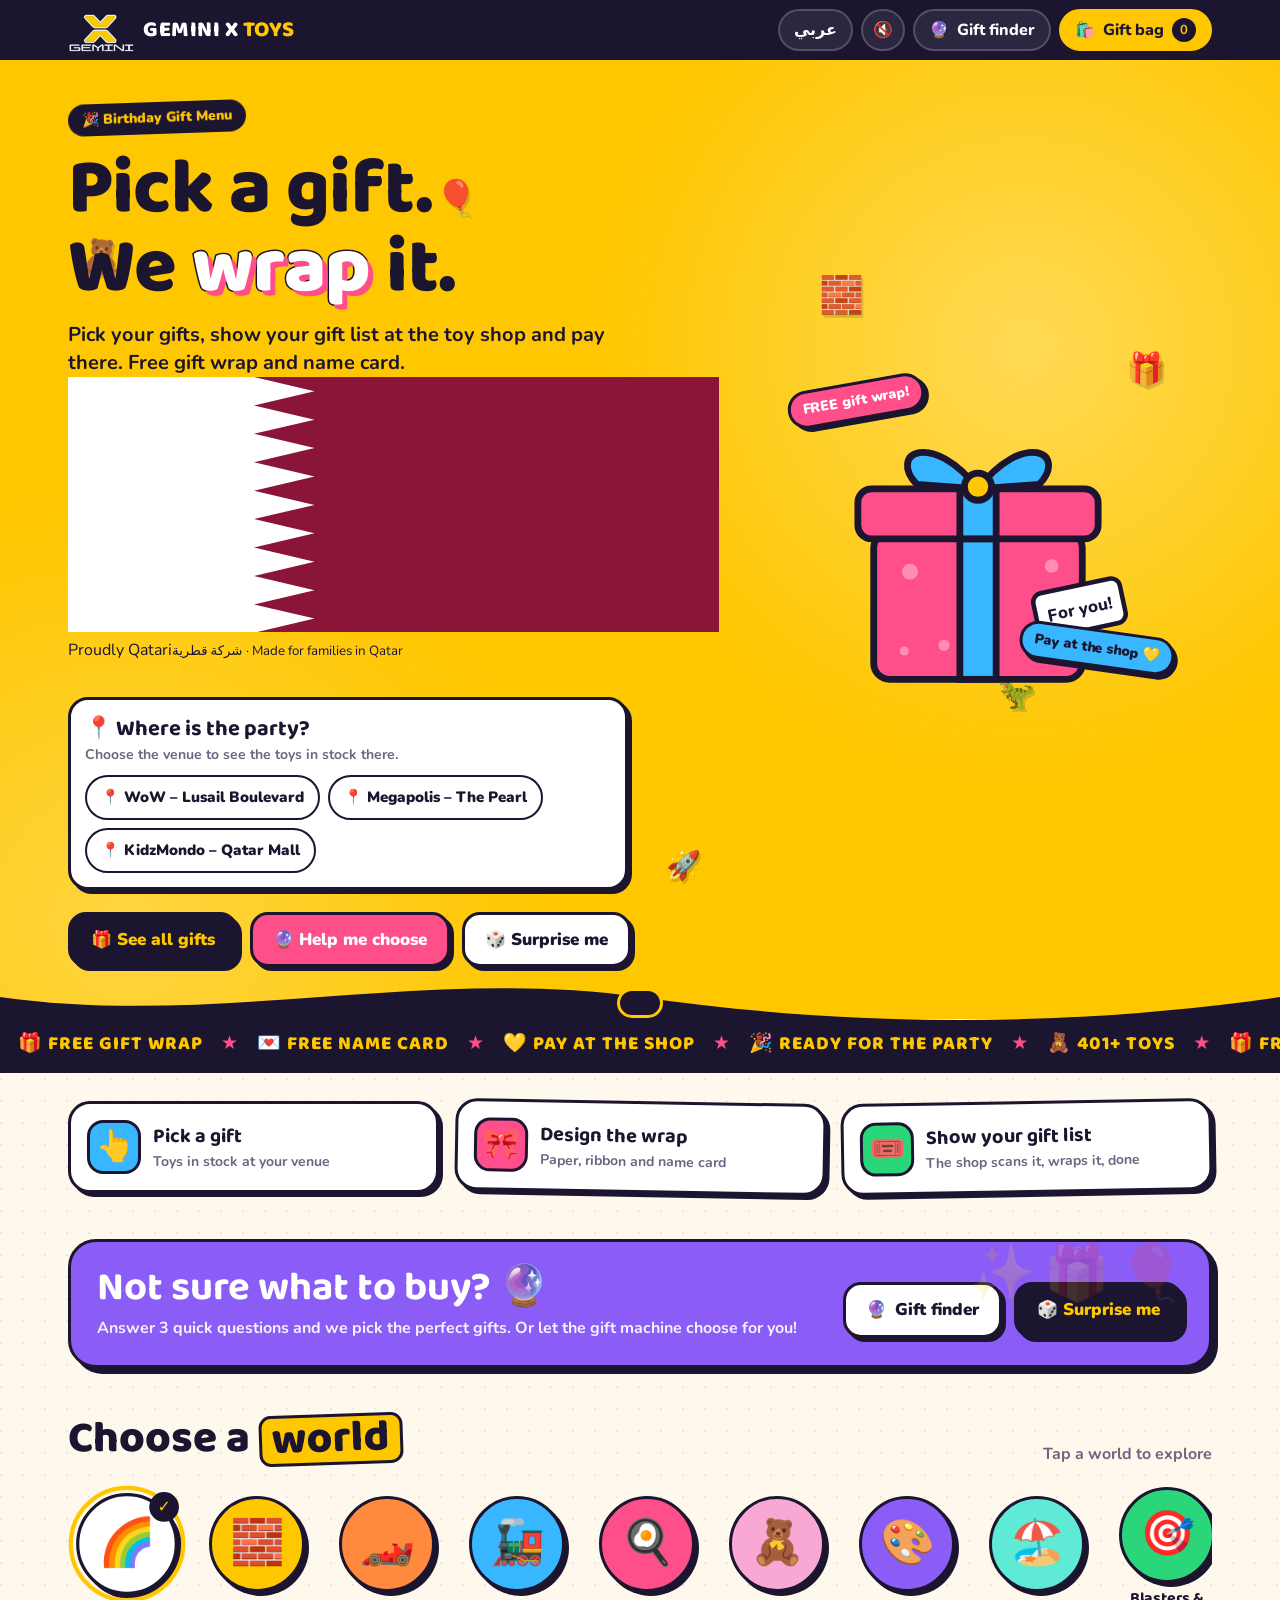
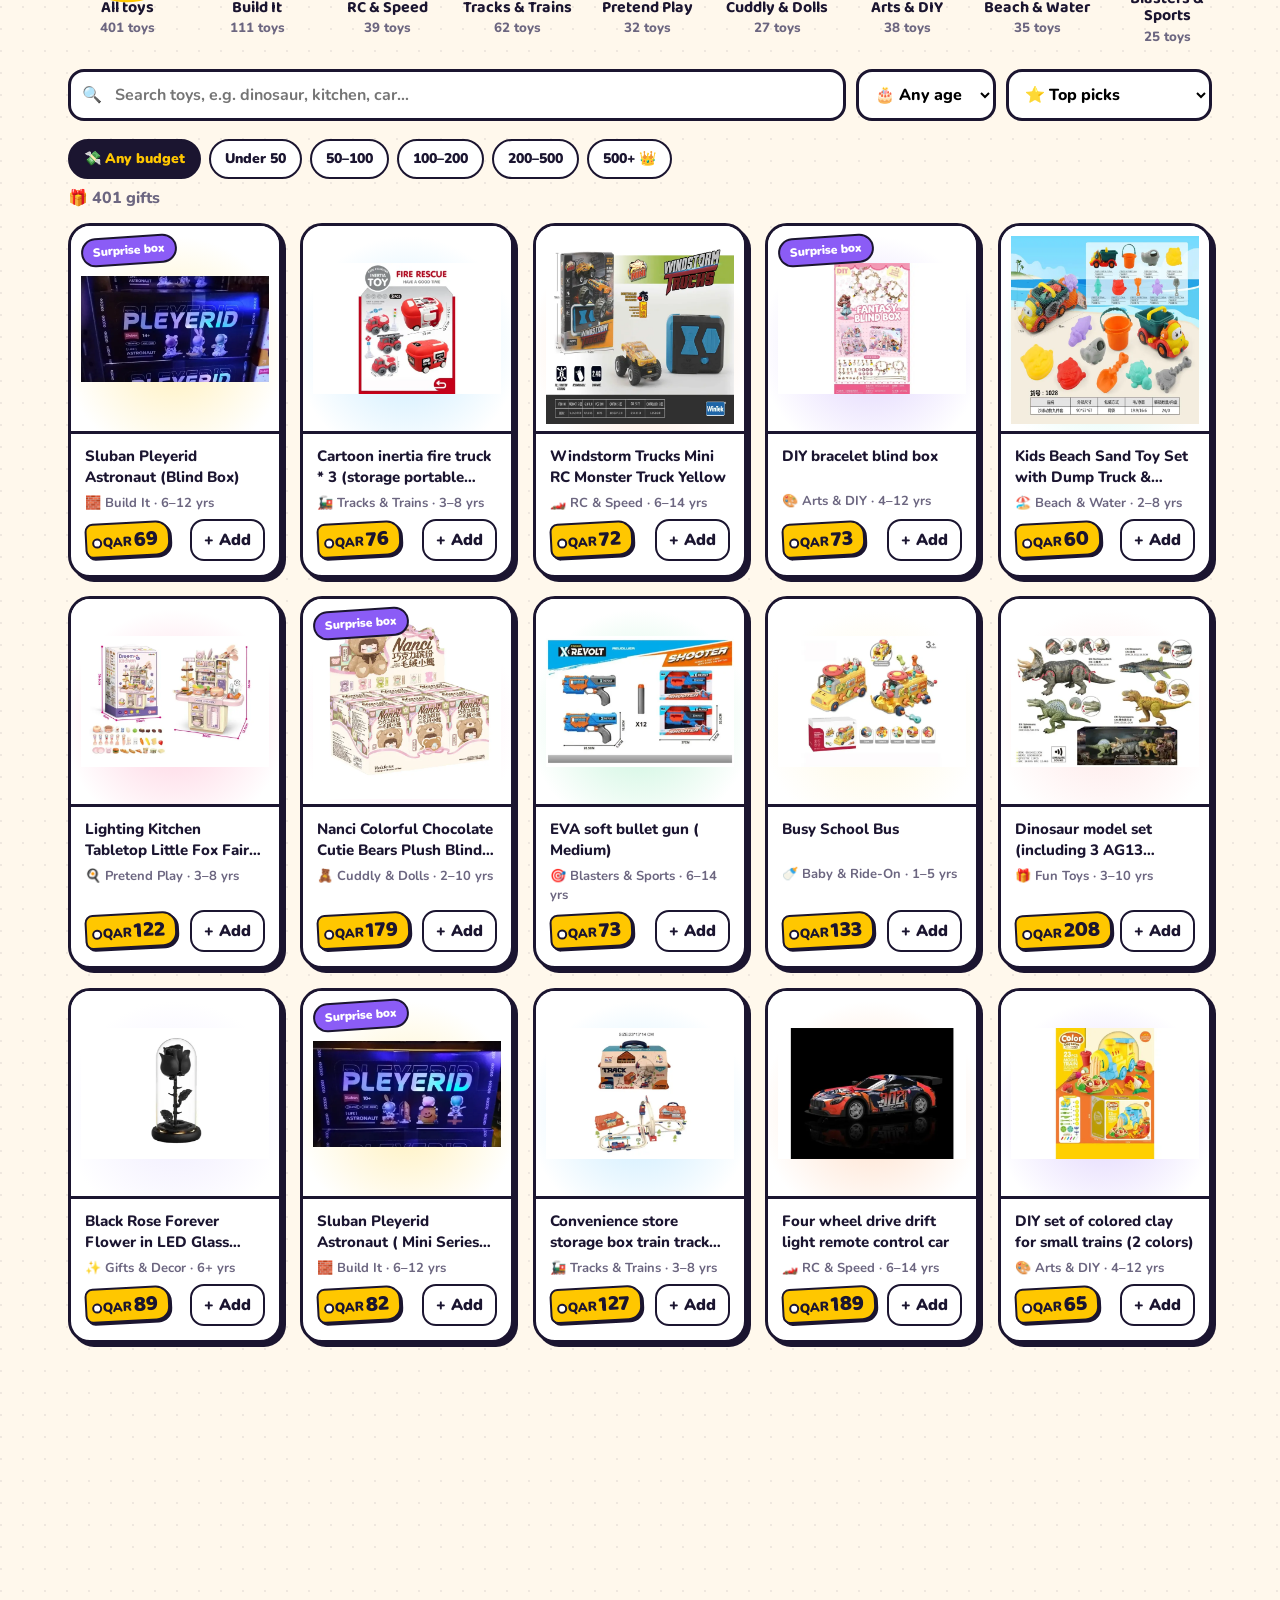
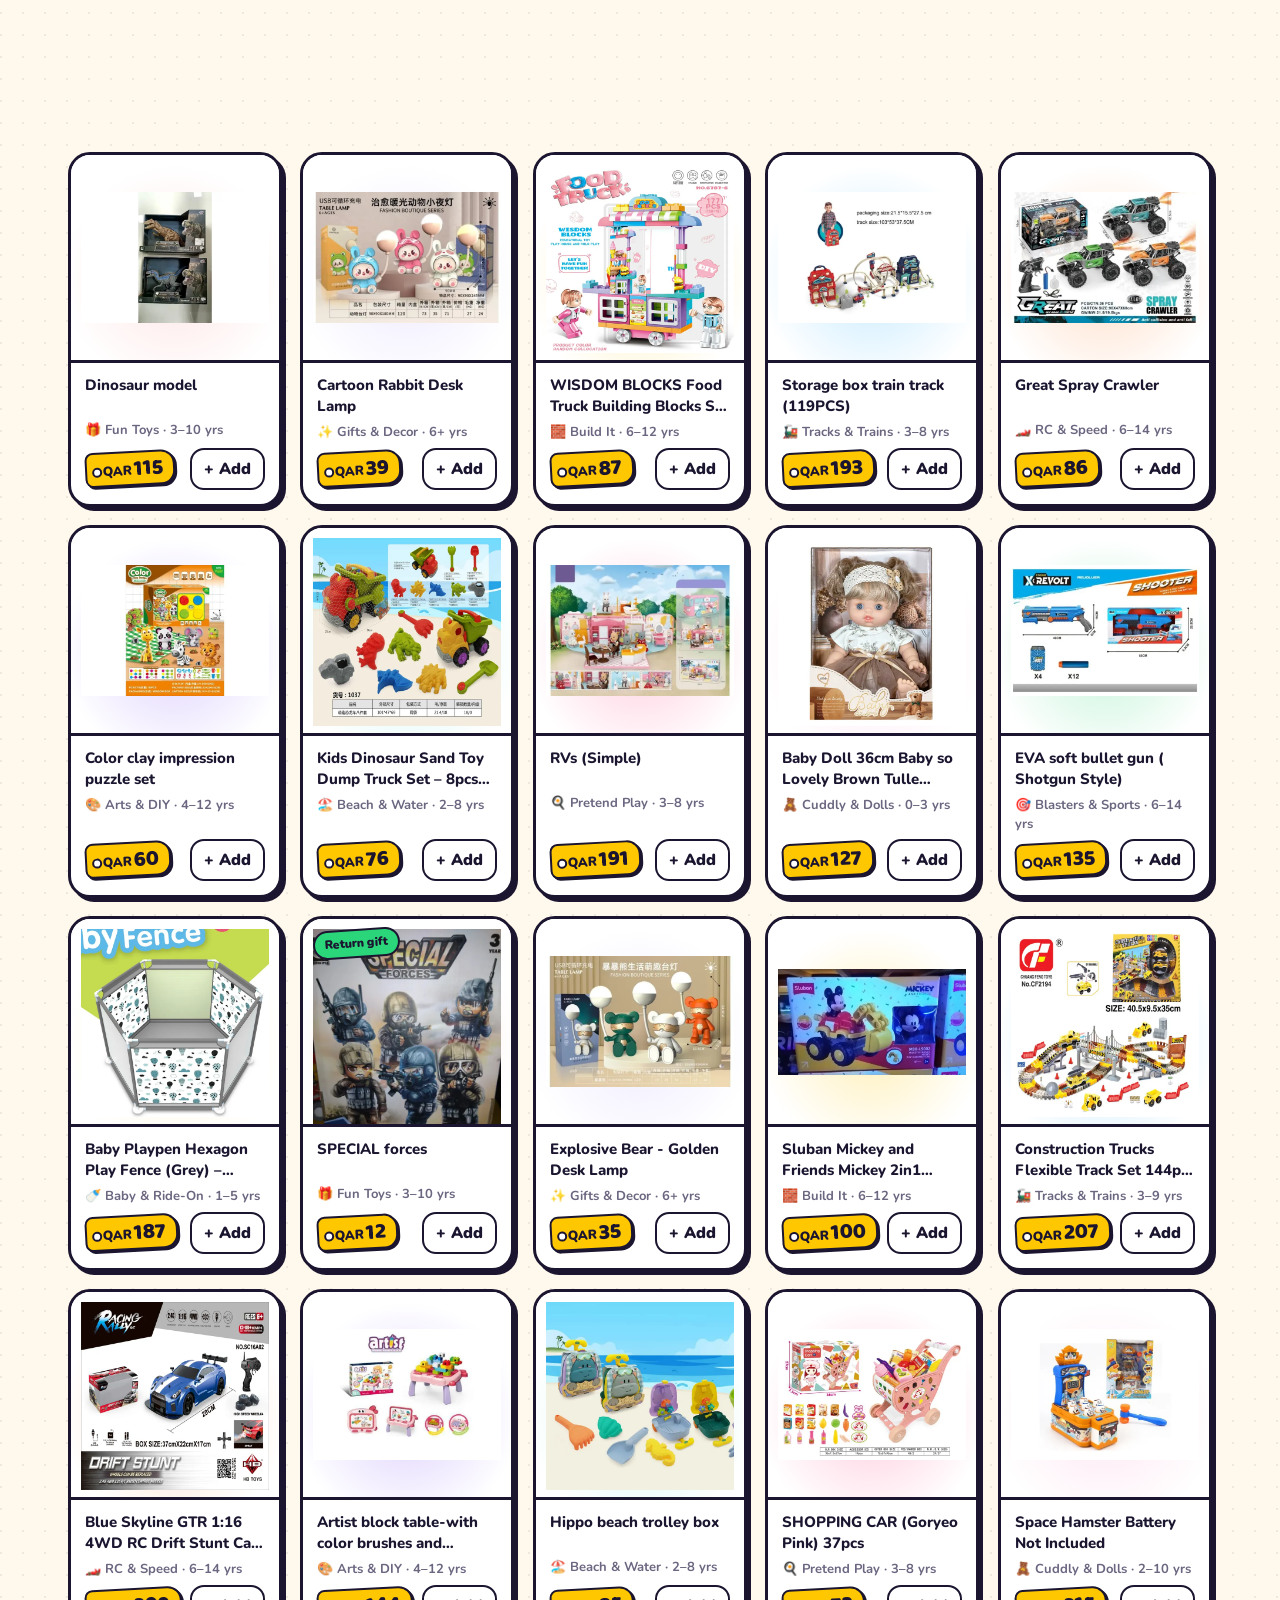
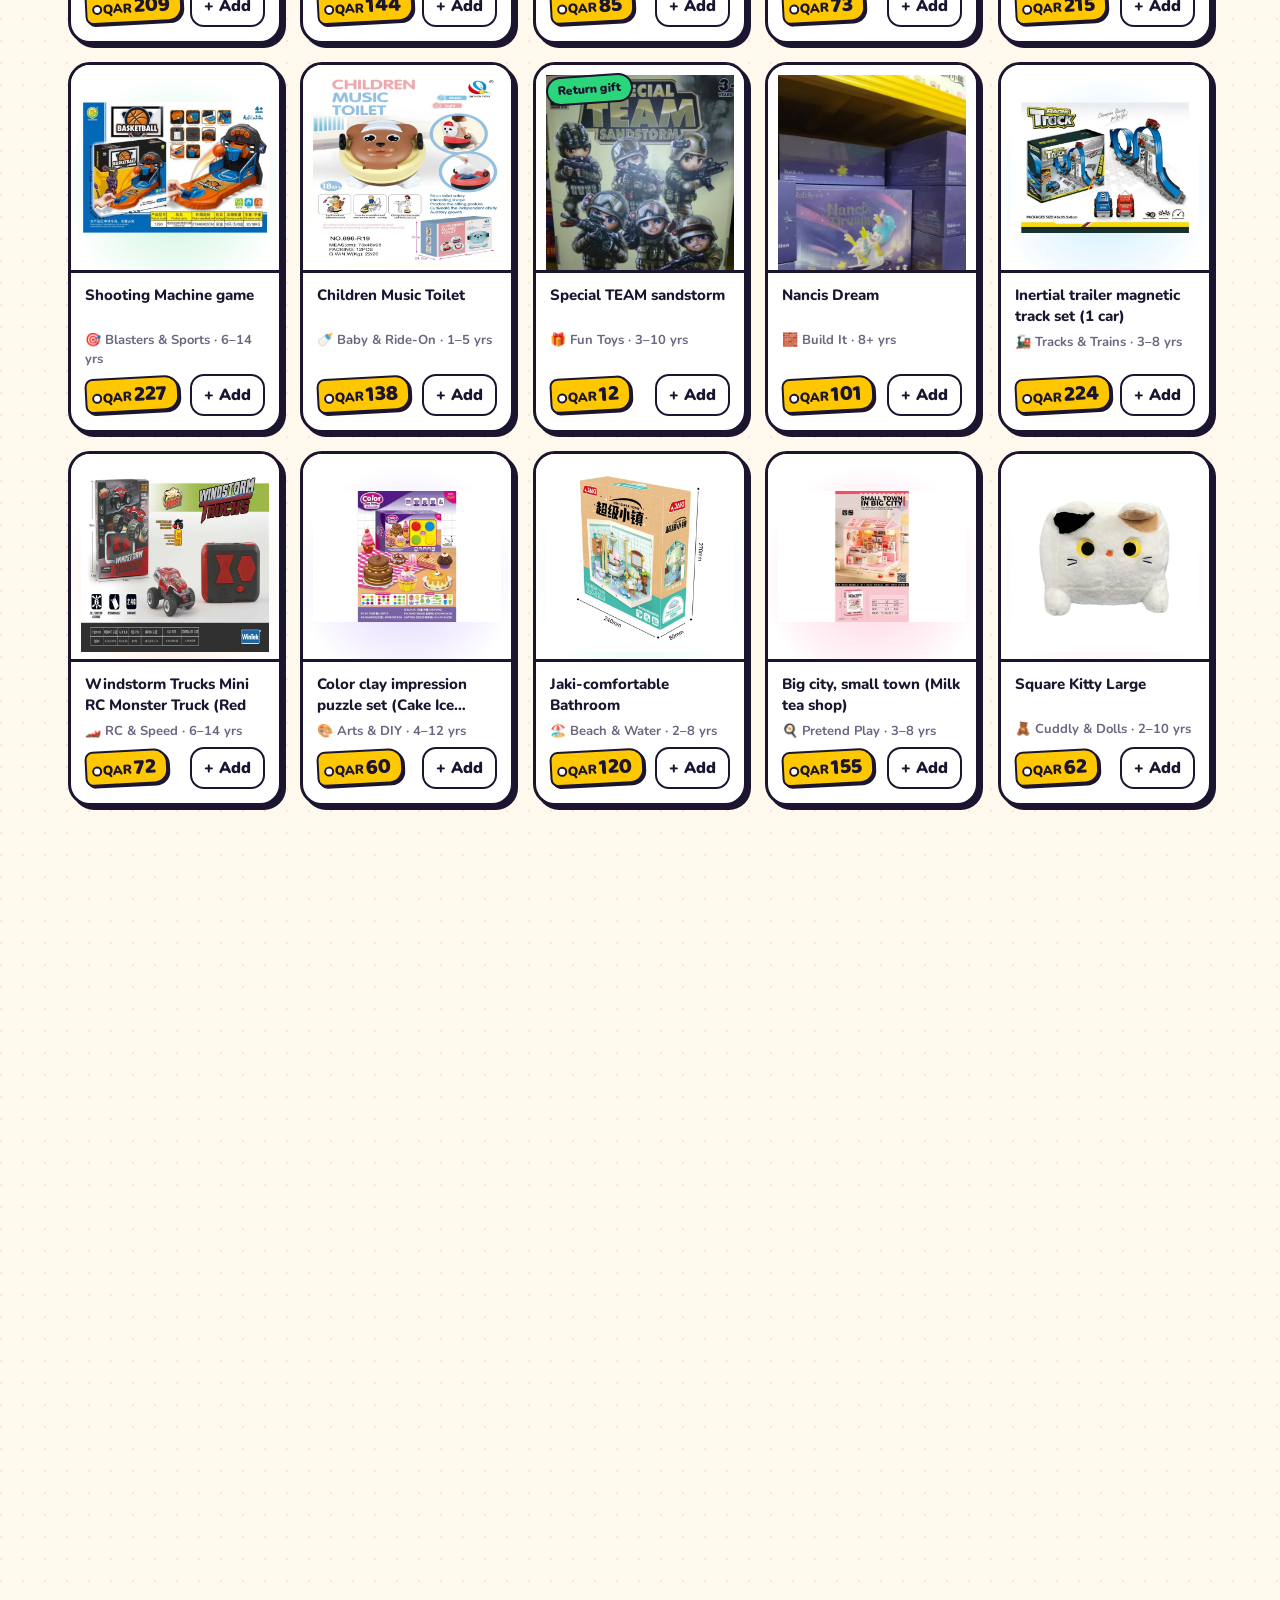
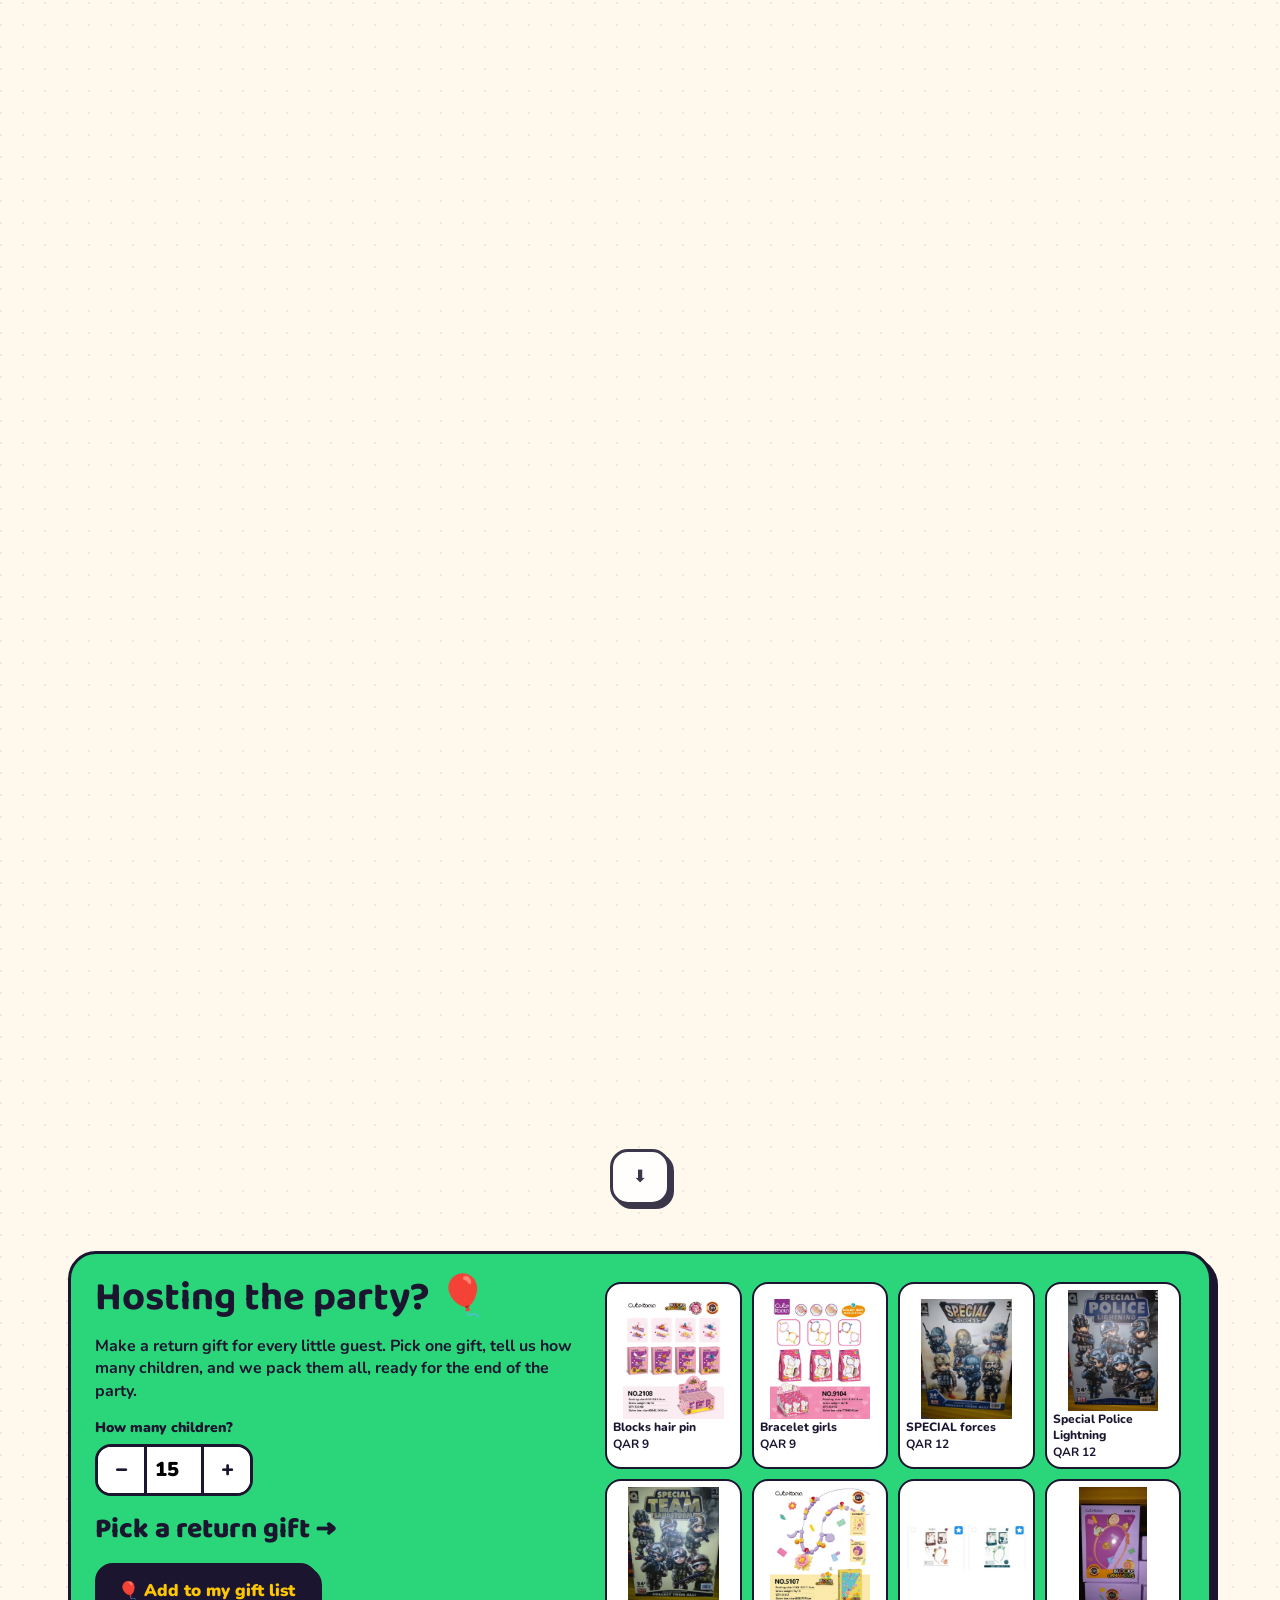
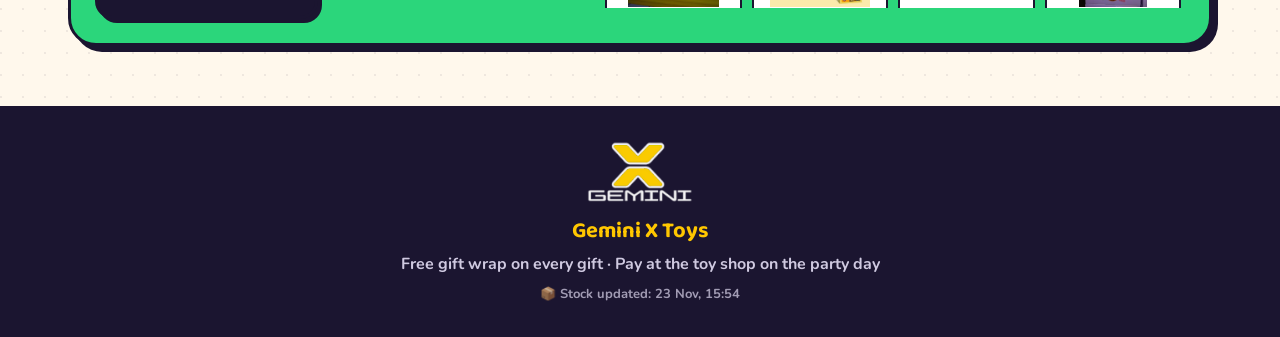
==== commit a3ba9ede: "Add files via upload" ====
--- a/index.html
+++ b/index.html
@@ -29,6 +29,7 @@
       <span class="kicker" id="kicker">🎉 Birthday Gift Menu</span>
       <h1 id="heroTitle">Pick a gift.<br>We <span class="nm">wrap</span> it.</h1>
       <p class="lead" id="heroText"></p>
+      <div class="proud"><svg class="flag" viewBox="0 0 28 11" preserveAspectRatio="none" aria-label="Qatar flag"><rect width="28" height="11" fill="#fff"/><path fill="#8A1538" d="M28 0H8L10.6 0.611L8 1.222L10.6 1.833L8 2.444L10.6 3.056L8 3.667L10.6 4.278L8 4.889L10.6 5.5L8 6.111L10.6 6.722L8 7.333L10.6 7.944L8 8.556L10.6 9.167L8 9.778L10.6 10.389L8 11H28Z"/></svg><div>Proudly Qatari<small>شركة قطرية · Made for families in Qatar</small></div></div>
       <div class="count hide" id="countdown"></div>
       <div class="party-chips" id="partyChips"></div>
       <div class="venue-pick hide" id="venuePick"><b data-i="wherePrompt">📍 Where is the party?</b><span data-i="whereT"></span><div id="venueChips"></div></div>
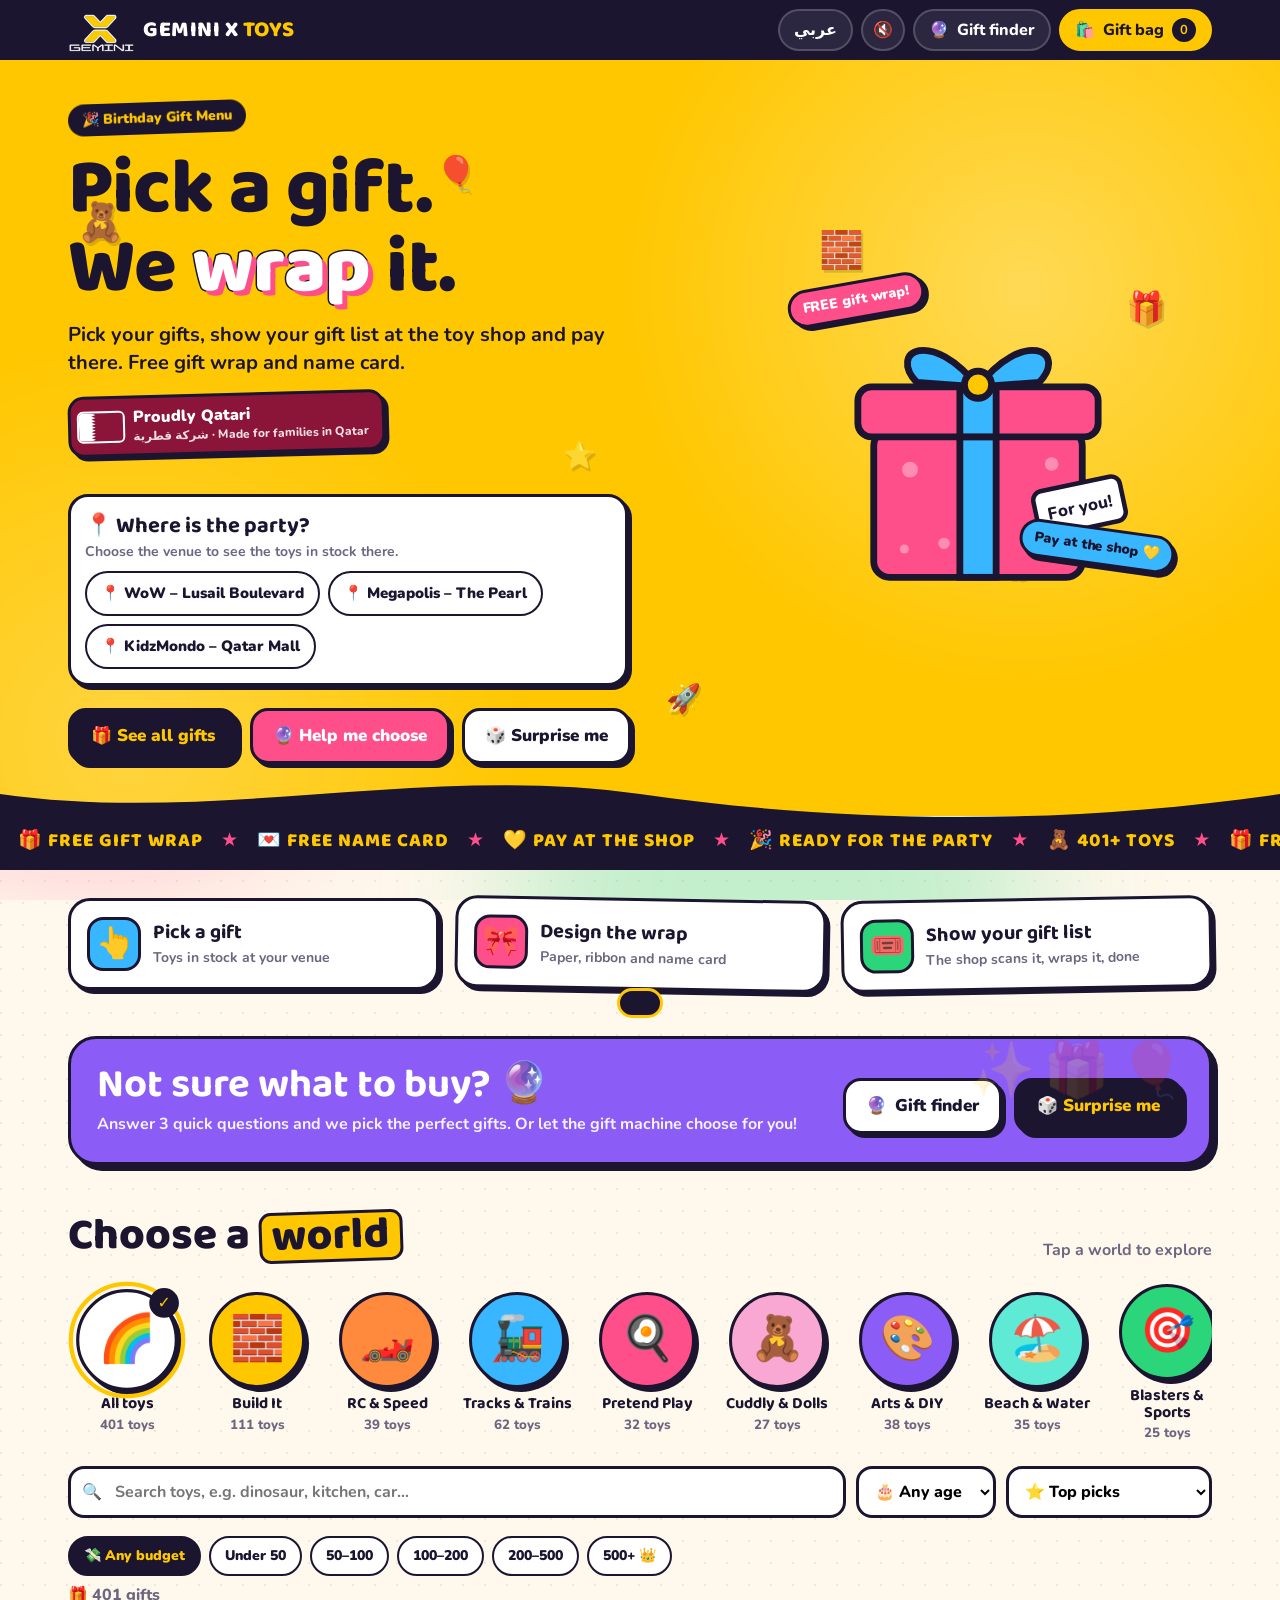
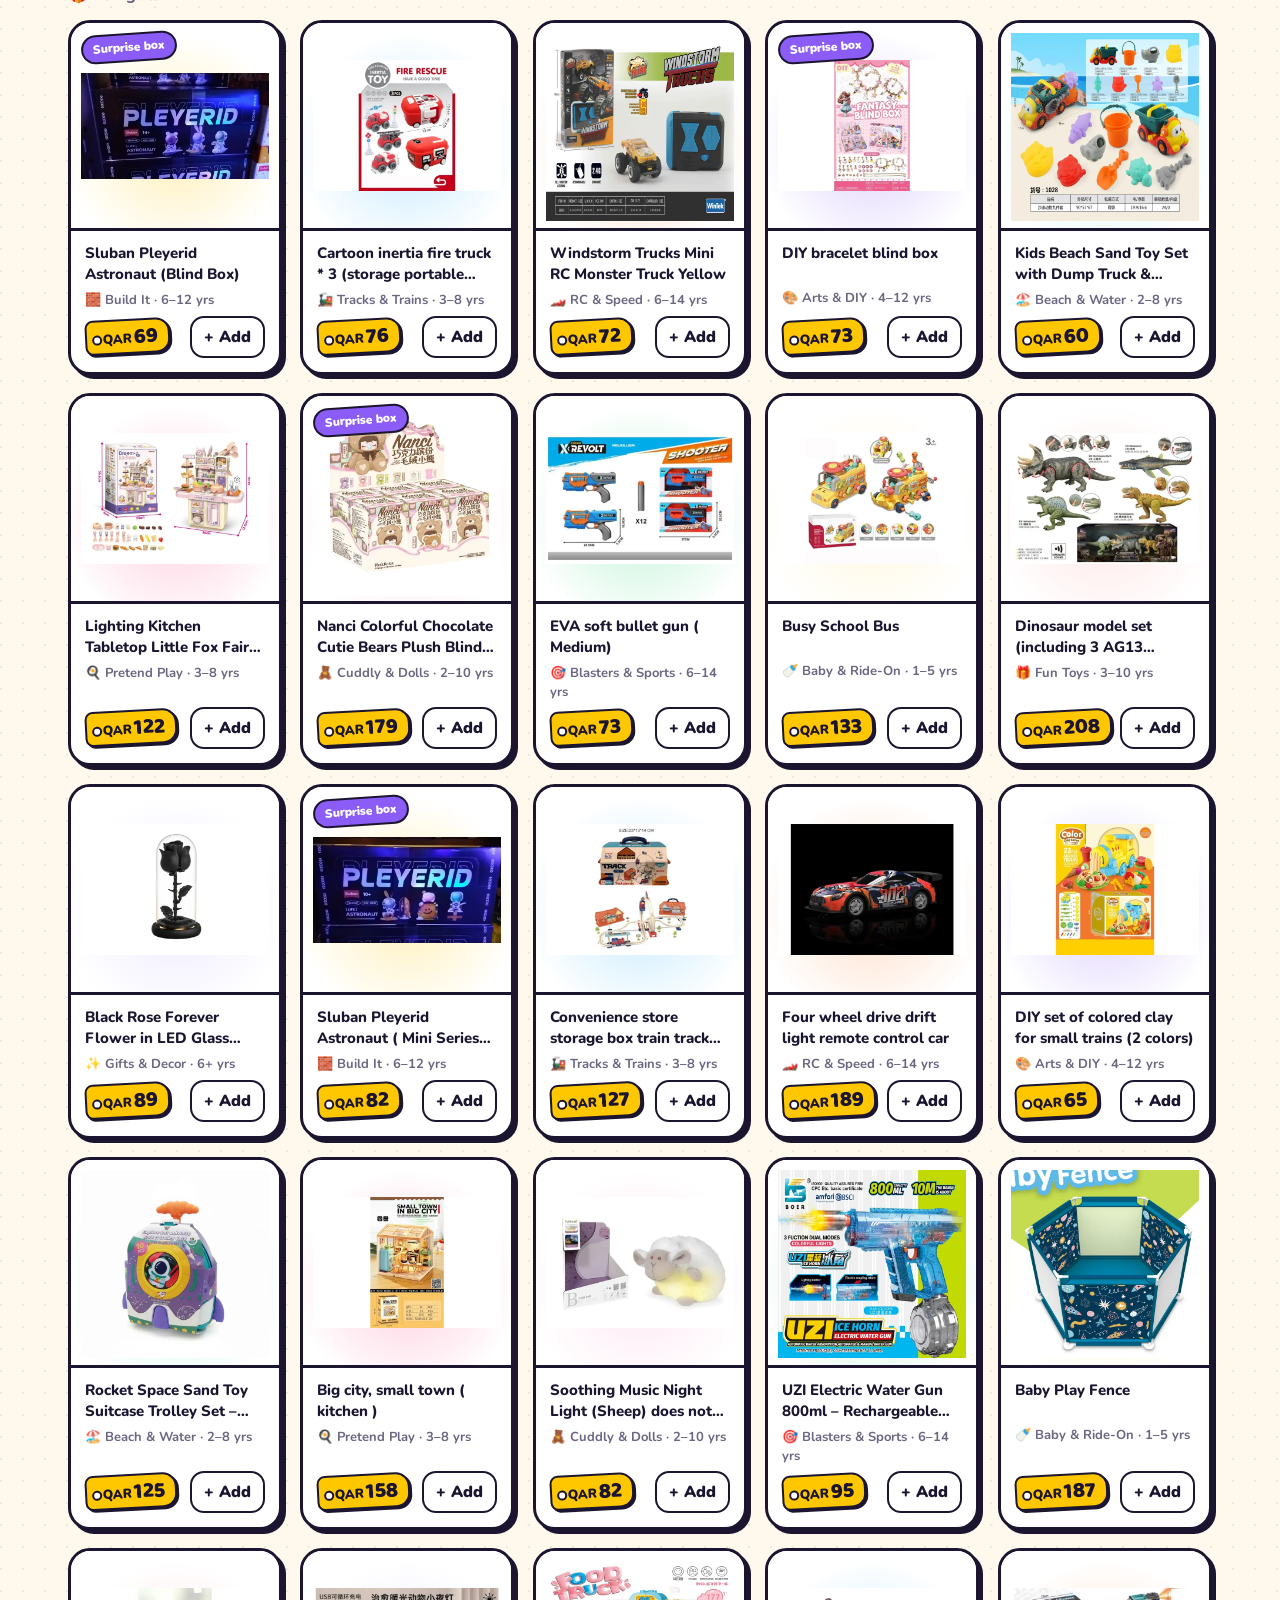
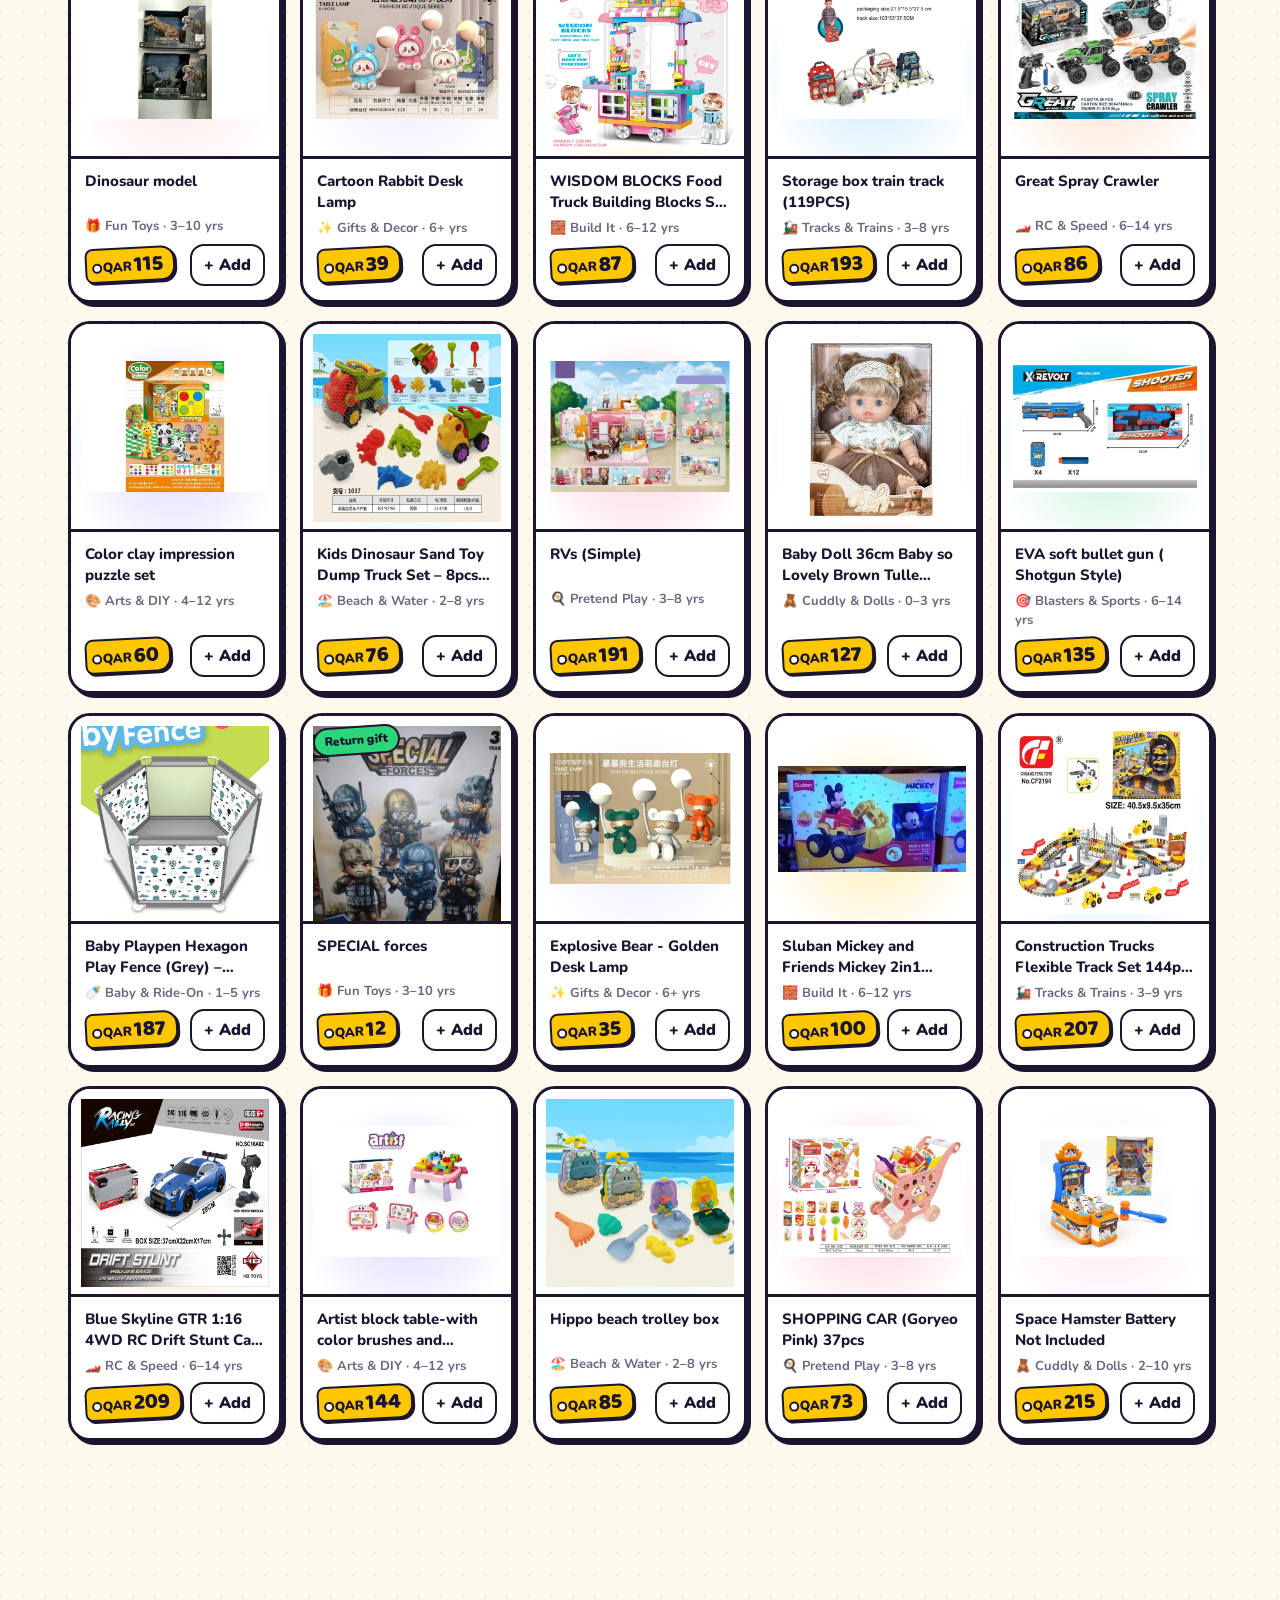
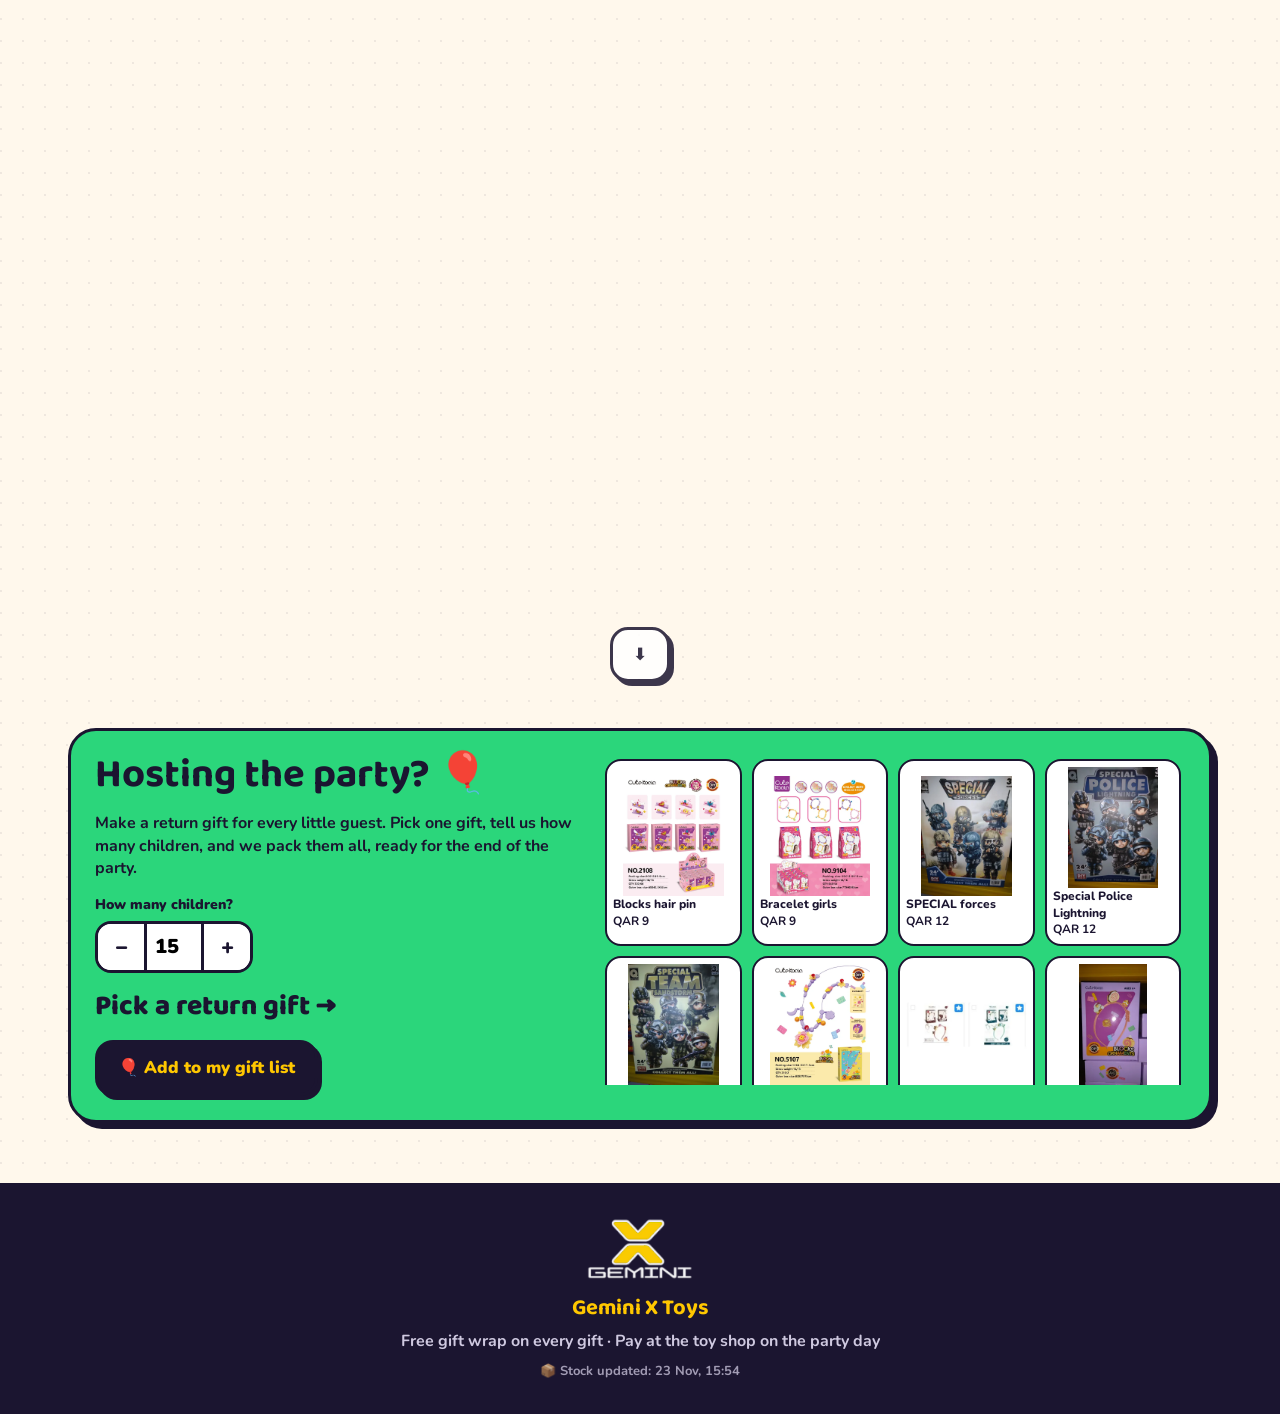
==== commit b9524aab: "Add files via upload" ====
--- a/index.html
+++ b/index.html
@@ -7,7 +7,8 @@
 <meta name="description" content="Pick a birthday gift. We wrap it for free and it waits for you at the party.">
 <meta name="theme-color" content="#1B1530">
 <link rel="icon" href="data:image/svg+xml,<svg xmlns='http://www.w3.org/2000/svg' viewBox='0 0 100 100'><text y='.9em' font-size='90'>🎁</text></svg>">
-<link rel="stylesheet" href="assets/style.css">
+<link rel="stylesheet" href="assets/style.css?v=3">
+<style>.proud{display:inline-flex;align-items:center;gap:10px;margin:16px 0 4px;background:#8A1538;color:#fff;border:3px solid #1B1530;border-radius:16px;padding:8px 14px 8px 8px;box-shadow:4px 4px 0 #1B1530;font-weight:900;transform:rotate(-1.5deg)}.proud .flag{width:44px;height:28px;border-radius:4px;box-shadow:0 0 0 2px #fff;flex:none}.proud small{display:block;font-weight:800;opacity:.85;font-size:12px}[dir=rtl] .proud{padding:8px 8px 8px 14px;transform:rotate(1.5deg)}</style>
 </head>
 <body>
 <div class="top"><div class="wrap">
@@ -29,7 +30,7 @@
       <span class="kicker" id="kicker">🎉 Birthday Gift Menu</span>
       <h1 id="heroTitle">Pick a gift.<br>We <span class="nm">wrap</span> it.</h1>
       <p class="lead" id="heroText"></p>
-      <div class="proud"><svg class="flag" viewBox="0 0 28 11" preserveAspectRatio="none" aria-label="Qatar flag"><rect width="28" height="11" fill="#fff"/><path fill="#8A1538" d="M28 0H8L10.6 0.611L8 1.222L10.6 1.833L8 2.444L10.6 3.056L8 3.667L10.6 4.278L8 4.889L10.6 5.5L8 6.111L10.6 6.722L8 7.333L10.6 7.944L8 8.556L10.6 9.167L8 9.778L10.6 10.389L8 11H28Z"/></svg><div>Proudly Qatari<small>شركة قطرية · Made for families in Qatar</small></div></div>
+      <div class="proud"><svg class="flag" width="44" height="28" viewBox="0 0 28 11" preserveAspectRatio="none" aria-label="Qatar flag"><rect width="28" height="11" fill="#fff"/><path fill="#8A1538" d="M28 0H8L10.6 0.611L8 1.222L10.6 1.833L8 2.444L10.6 3.056L8 3.667L10.6 4.278L8 4.889L10.6 5.5L8 6.111L10.6 6.722L8 7.333L10.6 7.944L8 8.556L10.6 9.167L8 9.778L10.6 10.389L8 11H28Z"/></svg><div>Proudly Qatari<small>شركة قطرية · Made for families in Qatar</small></div></div>
       <div class="count hide" id="countdown"></div>
       <div class="party-chips" id="partyChips"></div>
       <div class="venue-pick hide" id="venuePick"><b data-i="wherePrompt">📍 Where is the party?</b><span data-i="whereT"></span><div id="venueChips"></div></div>
--- a/assets/style.css
+++ b/assets/style.css
@@ -430,3 +430,9 @@
 .tk-item{border-style:dashed}
 @media (max-width:860px){.floaties span{opacity:.6}.wave{height:30px;margin-top:-29px}}
 @media (prefers-reduced-motion:reduce){.floaties span,.blobs i,.steps .step .ic{animation:none}}
+
+/* Proudly Qatari badge */
+.proud{display:inline-flex;align-items:center;gap:10px;margin:16px 0 4px;background:#8A1538;color:#fff;border:3px solid var(--ink);border-radius:16px;padding:8px 14px 8px 8px;box-shadow:var(--sh);font-weight:900;transform:rotate(-1.5deg)}
+.proud .flag{width:44px;height:28px;border-radius:4px;box-shadow:0 0 0 2px #fff;flex:none}
+.proud small{display:block;font-weight:800;opacity:.85;font-size:12px}
+[dir=rtl] .proud{padding:8px 8px 8px 14px;transform:rotate(1.5deg)}
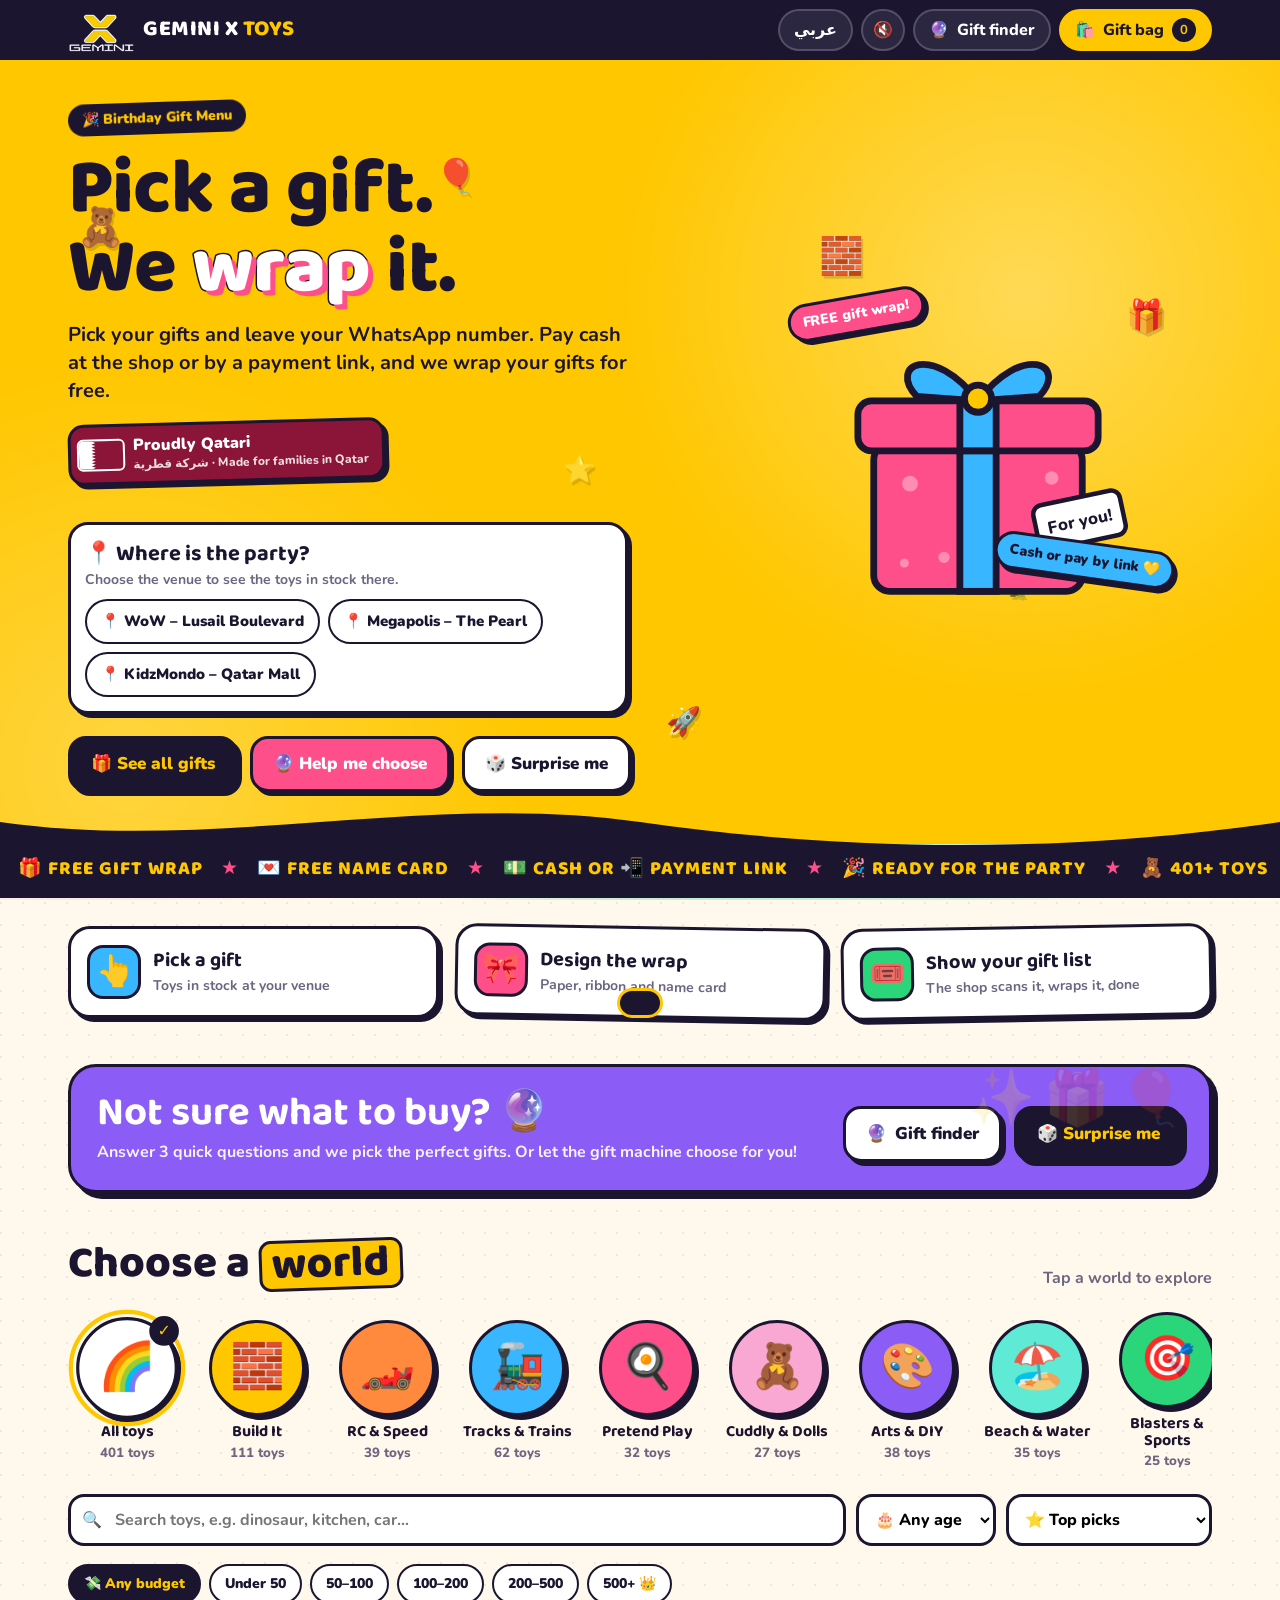
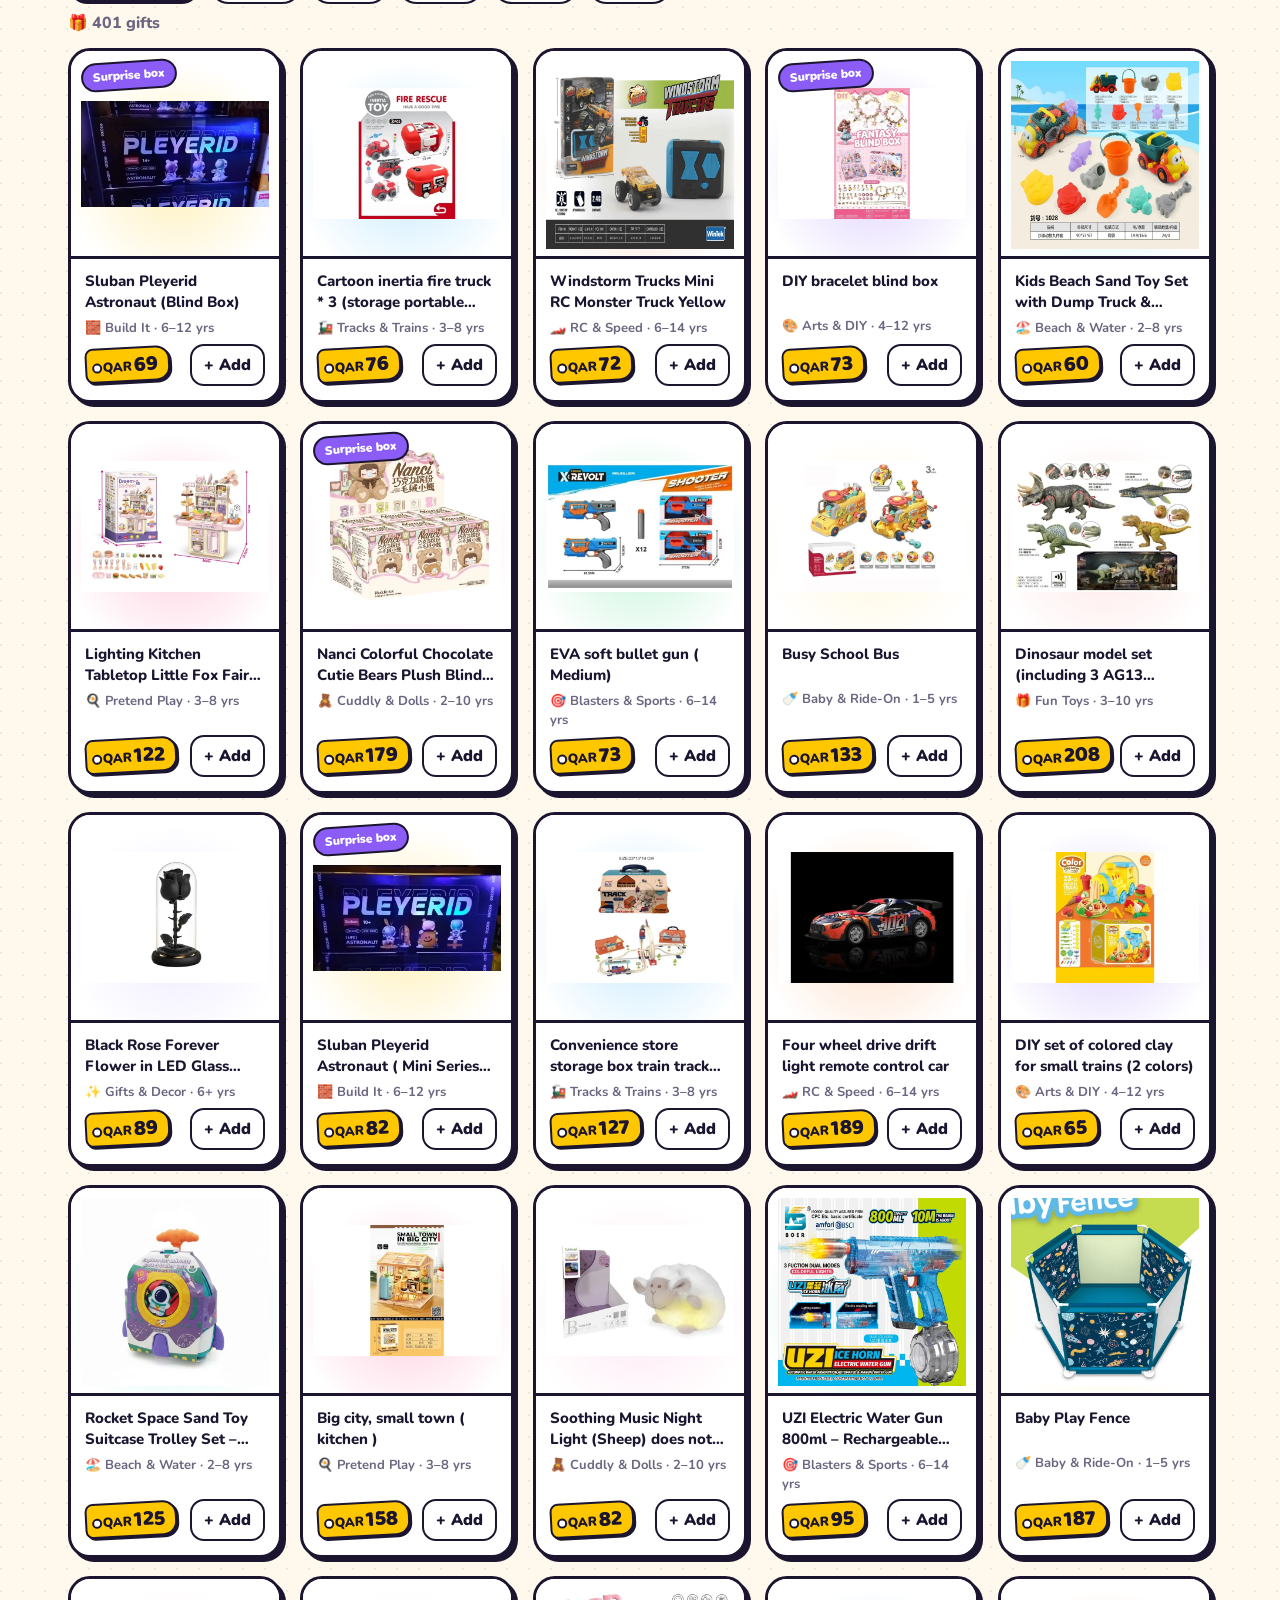
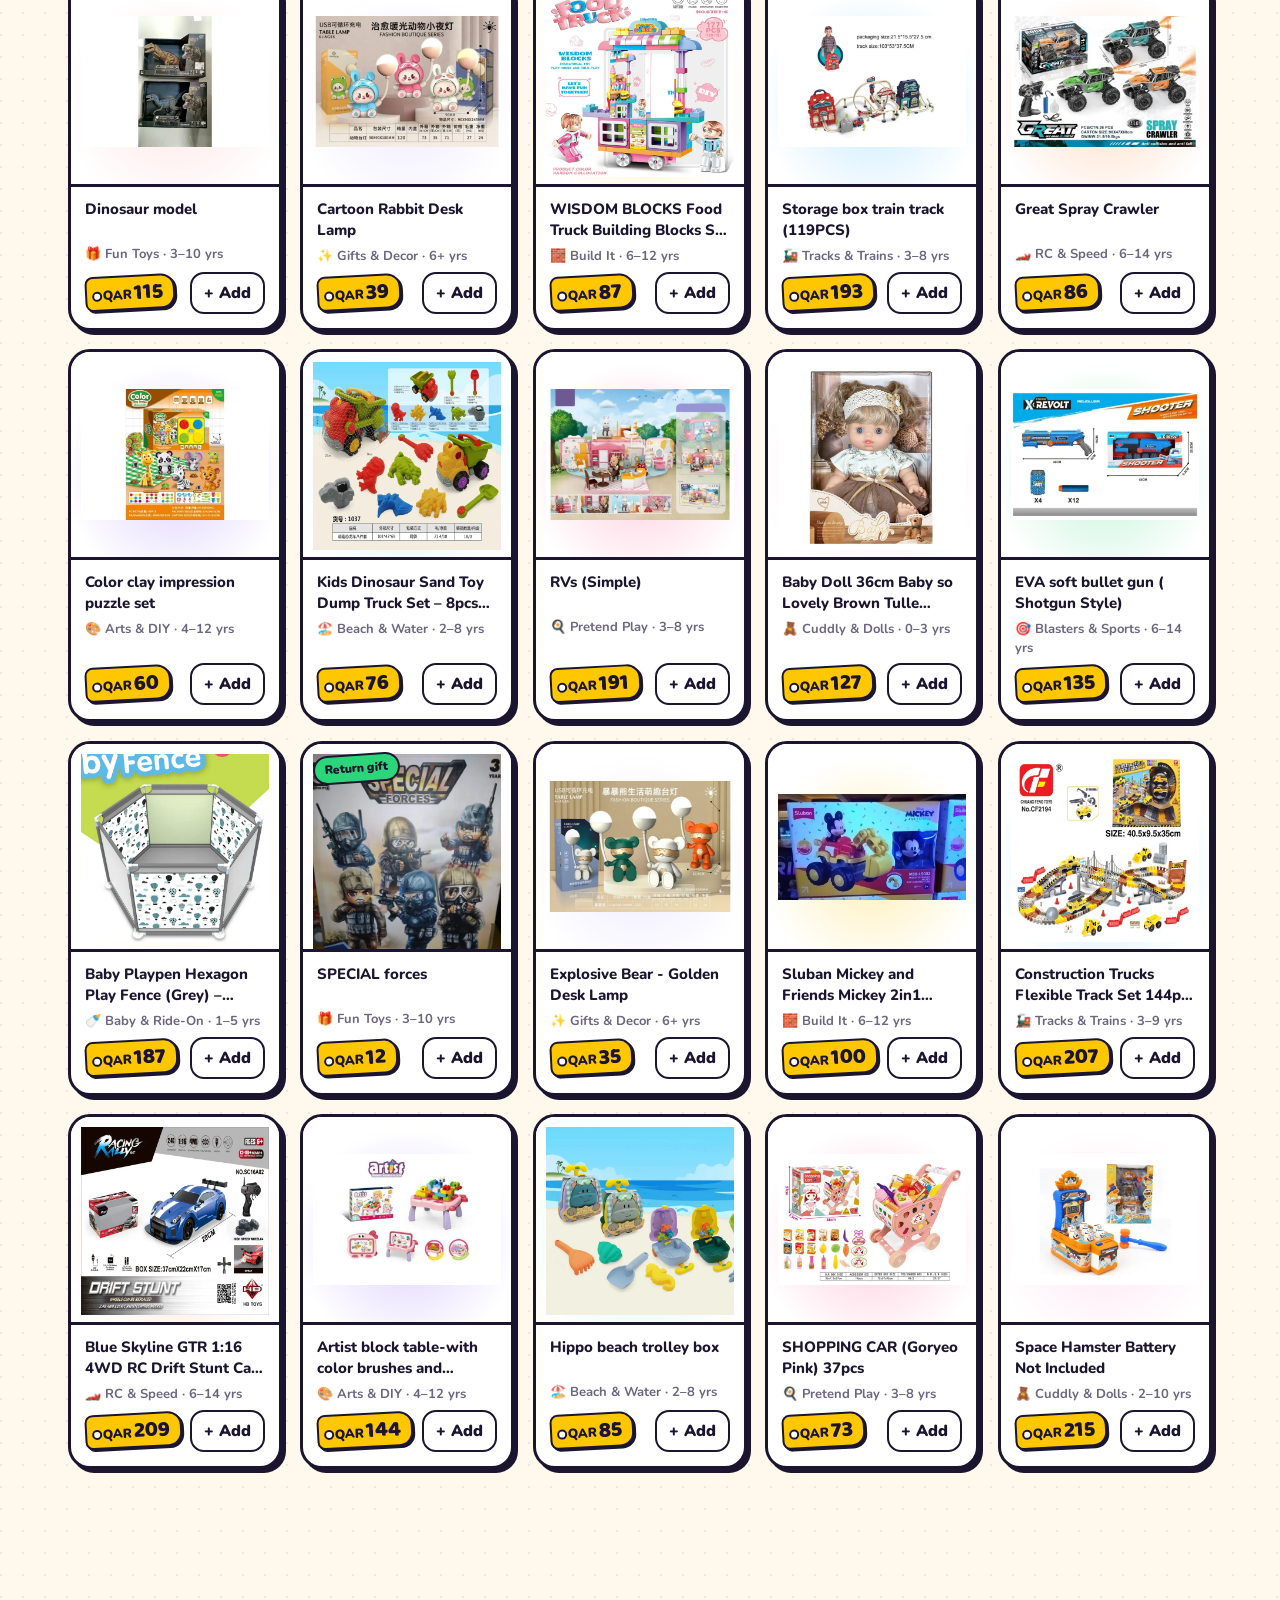
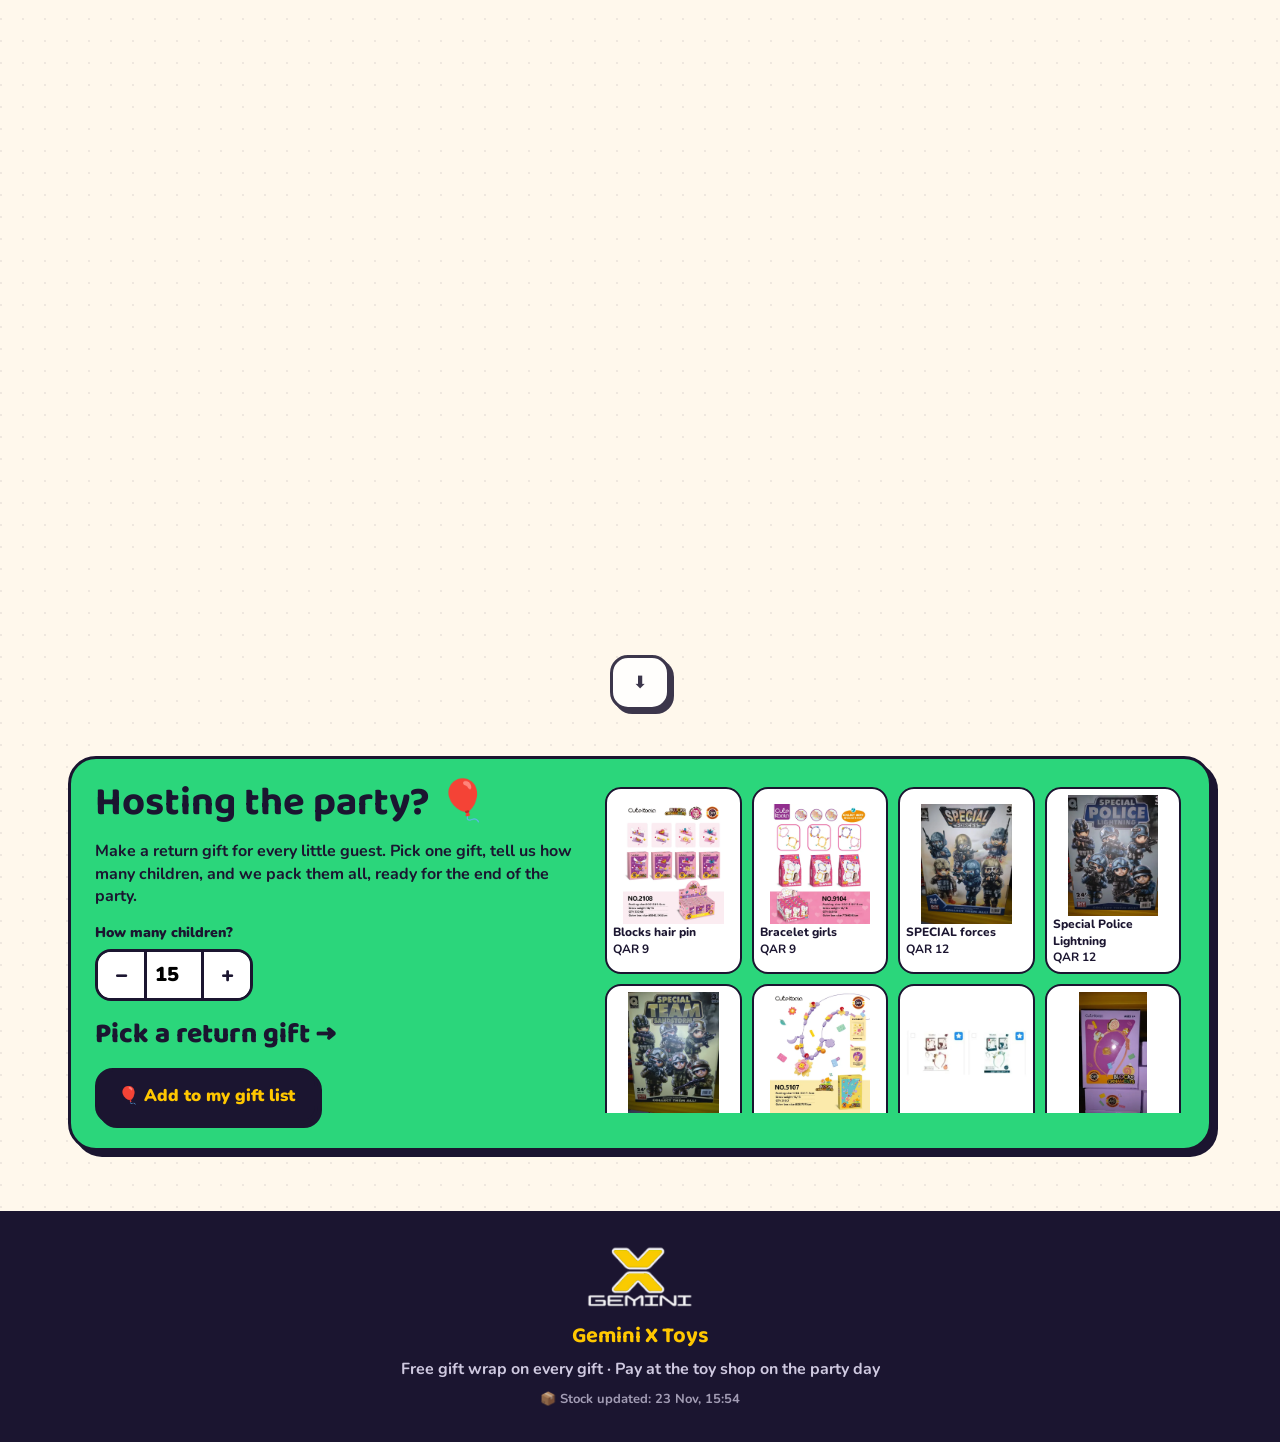
==== commit b1cc8928: "Add files via upload" ====
--- a/index.html
+++ b/index.html
@@ -7,7 +7,7 @@
 <meta name="description" content="Pick a birthday gift. We wrap it for free and it waits for you at the party.">
 <meta name="theme-color" content="#1B1530">
 <link rel="icon" href="data:image/svg+xml,<svg xmlns='http://www.w3.org/2000/svg' viewBox='0 0 100 100'><text y='.9em' font-size='90'>🎁</text></svg>">
-<link rel="stylesheet" href="assets/style.css?v=3">
+<link rel="stylesheet" href="assets/style.css?v=5">
 <style>.proud{display:inline-flex;align-items:center;gap:10px;margin:16px 0 4px;background:#8A1538;color:#fff;border:3px solid #1B1530;border-radius:16px;padding:8px 14px 8px 8px;box-shadow:4px 4px 0 #1B1530;font-weight:900;transform:rotate(-1.5deg)}.proud .flag{width:44px;height:28px;border-radius:4px;box-shadow:0 0 0 2px #fff;flex:none}.proud small{display:block;font-weight:800;opacity:.85;font-size:12px}[dir=rtl] .proud{padding:8px 8px 8px 14px;transform:rotate(1.5deg)}</style>
 </head>
 <body>
@@ -137,7 +137,7 @@
   <div class="dtabs">
     <button class="dtab on" data-t="1" data-i="t1">1 · Gifts</button>
     <button class="dtab" data-t="2" data-i="t2">2 · Wrap</button>
-    <button class="dtab" data-t="3" data-i="t3">3 · Gift list</button>
+    <button class="dtab" data-t="3" data-i="t3">3 · Checkout</button>
   </div>
   <div class="dbody">
     <div id="t1">
@@ -163,11 +163,19 @@
       <input class="in-f" id="child" data-ph="childPh">
       <label for="pdate" data-i="pdate">Party date</label>
       <input class="in-f" id="pdate" type="date">
-      <label for="gname" data-i="yourName">Your name (optional)</label>
+      <div class="co-sep" data-i="yourDetails">Your details</div>
+      <label for="gname" data-i="yourName2">Your name</label>
       <input class="in-f" id="gname" data-ph="yourNamePh" autocomplete="name">
+      <label for="wa" data-i="waLabel">WhatsApp number</label>
+      <div class="wa-in" dir="ltr"><span>🇶🇦 +974</span><input class="in-f" id="wa" type="tel" inputmode="tel" autocomplete="tel" placeholder="5555 1234" maxlength="16"></div>
+      <div class="co-sep" data-i="payHow">How would you like to pay?</div>
+      <div class="paygrid" id="paygrid">
+        <button type="button" class="payopt" data-pay="cash"><b>💵</b><span data-i="payCash">Cash on arrival</span><small data-i="payCashT">Pay at the toy shop when you collect</small></button>
+        <button type="button" class="payopt" data-pay="link"><b>📲</b><span data-i="payLink">Payment link</span><small data-i="payLinkT">We'll WhatsApp you a secure link to pay</small></button>
+      </div>
       <div class="note" id="rule"></div>
       <div class="err" id="err"></div>
-      <button class="bigbtn pinkb" id="reserve" data-i="makeList">🎟️ Make my gift list</button>
+      <button class="bigbtn pinkb" id="reserve" data-i="placeOrder">✅ Place my order</button>
     </div>
   </div>
 </aside>
@@ -177,7 +185,7 @@
 <canvas id="fx"></canvas>
 <div class="toast" id="toast"></div>
 
-<script src="assets/common.js"></script>
-<script src="assets/app.js"></script>
+<script src="assets/common.js?v=7"></script>
+<script src="assets/app.js?v=7"></script>
 </body>
 </html>
--- a/assets/style.css
+++ b/assets/style.css
@@ -436,3 +436,23 @@
 .proud .flag{width:44px;height:28px;border-radius:4px;box-shadow:0 0 0 2px #fff;flex:none}
 .proud small{display:block;font-weight:800;opacity:.85;font-size:12px}
 [dir=rtl] .proud{padding:8px 8px 8px 14px;transform:rotate(1.5deg)}
+
+/* checkout */
+#brand{line-height:1.05}
+#brand .byx{display:block;font-family:var(--fb);font-size:10.5px;font-weight:800;letter-spacing:1.5px;color:#fff;opacity:.75;text-transform:uppercase}
+.co-sep{margin:18px 0 2px;font-family:var(--fd);font-weight:800;font-size:17px;border-top:2px dashed #1B153033;padding-top:12px}
+.wa-in{display:flex;align-items:stretch;gap:0}
+.wa-in span{display:flex;align-items:center;padding:0 10px;border:3px solid var(--ink);border-right:0;border-radius:14px 0 0 14px;background:var(--y2);font-weight:900;white-space:nowrap}
+.wa-in .in-f{border-radius:0 14px 14px 0}
+.paygrid{display:grid;grid-template-columns:1fr 1fr;gap:10px;margin-top:8px}
+.payopt{border:3px solid var(--ink);border-radius:16px;background:#fff;padding:12px 10px;text-align:center;cursor:pointer;font:inherit;display:flex;flex-direction:column;gap:3px;align-items:center;transition:transform .15s,box-shadow .15s,background .15s}
+.payopt b{font-size:26px;line-height:1}
+.payopt span{font-family:var(--fd);font-weight:800;font-size:16px}
+.payopt small{color:var(--mut);font-weight:700;font-size:12px;line-height:1.3}
+.payopt:hover{transform:translateY(-2px)}
+.payopt.on{background:var(--y);box-shadow:var(--sh);transform:translate(-2px,-2px)}
+.payopt.on small{color:var(--ink)}
+.tk-ok{background:#E8FFF1;border:3px solid var(--green);border-radius:16px;padding:10px 14px;margin-bottom:12px;display:flex;flex-direction:column;gap:2px}
+.tk-ok b{font-family:var(--fd);font-size:19px}
+.tk-ok span{font-weight:700;color:var(--mut)}
+@media (max-width:380px){.paygrid{grid-template-columns:1fr}}
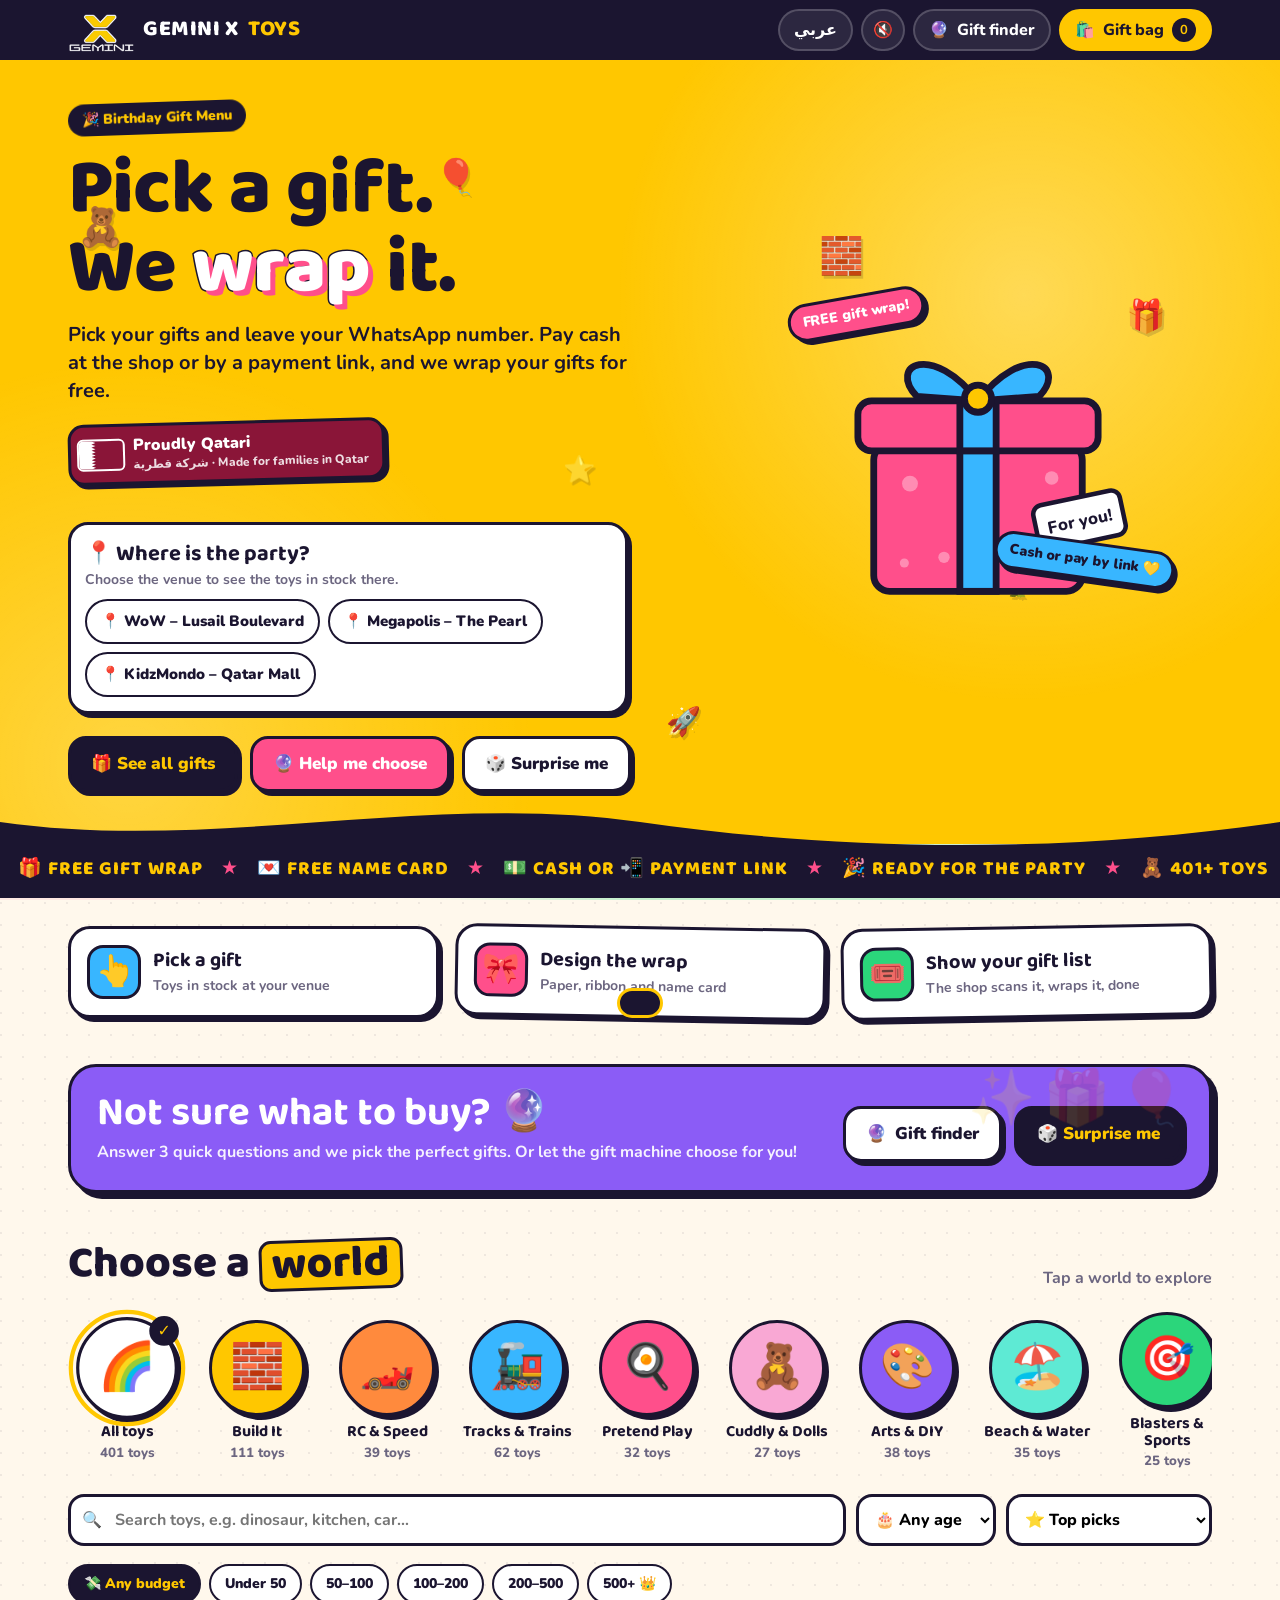
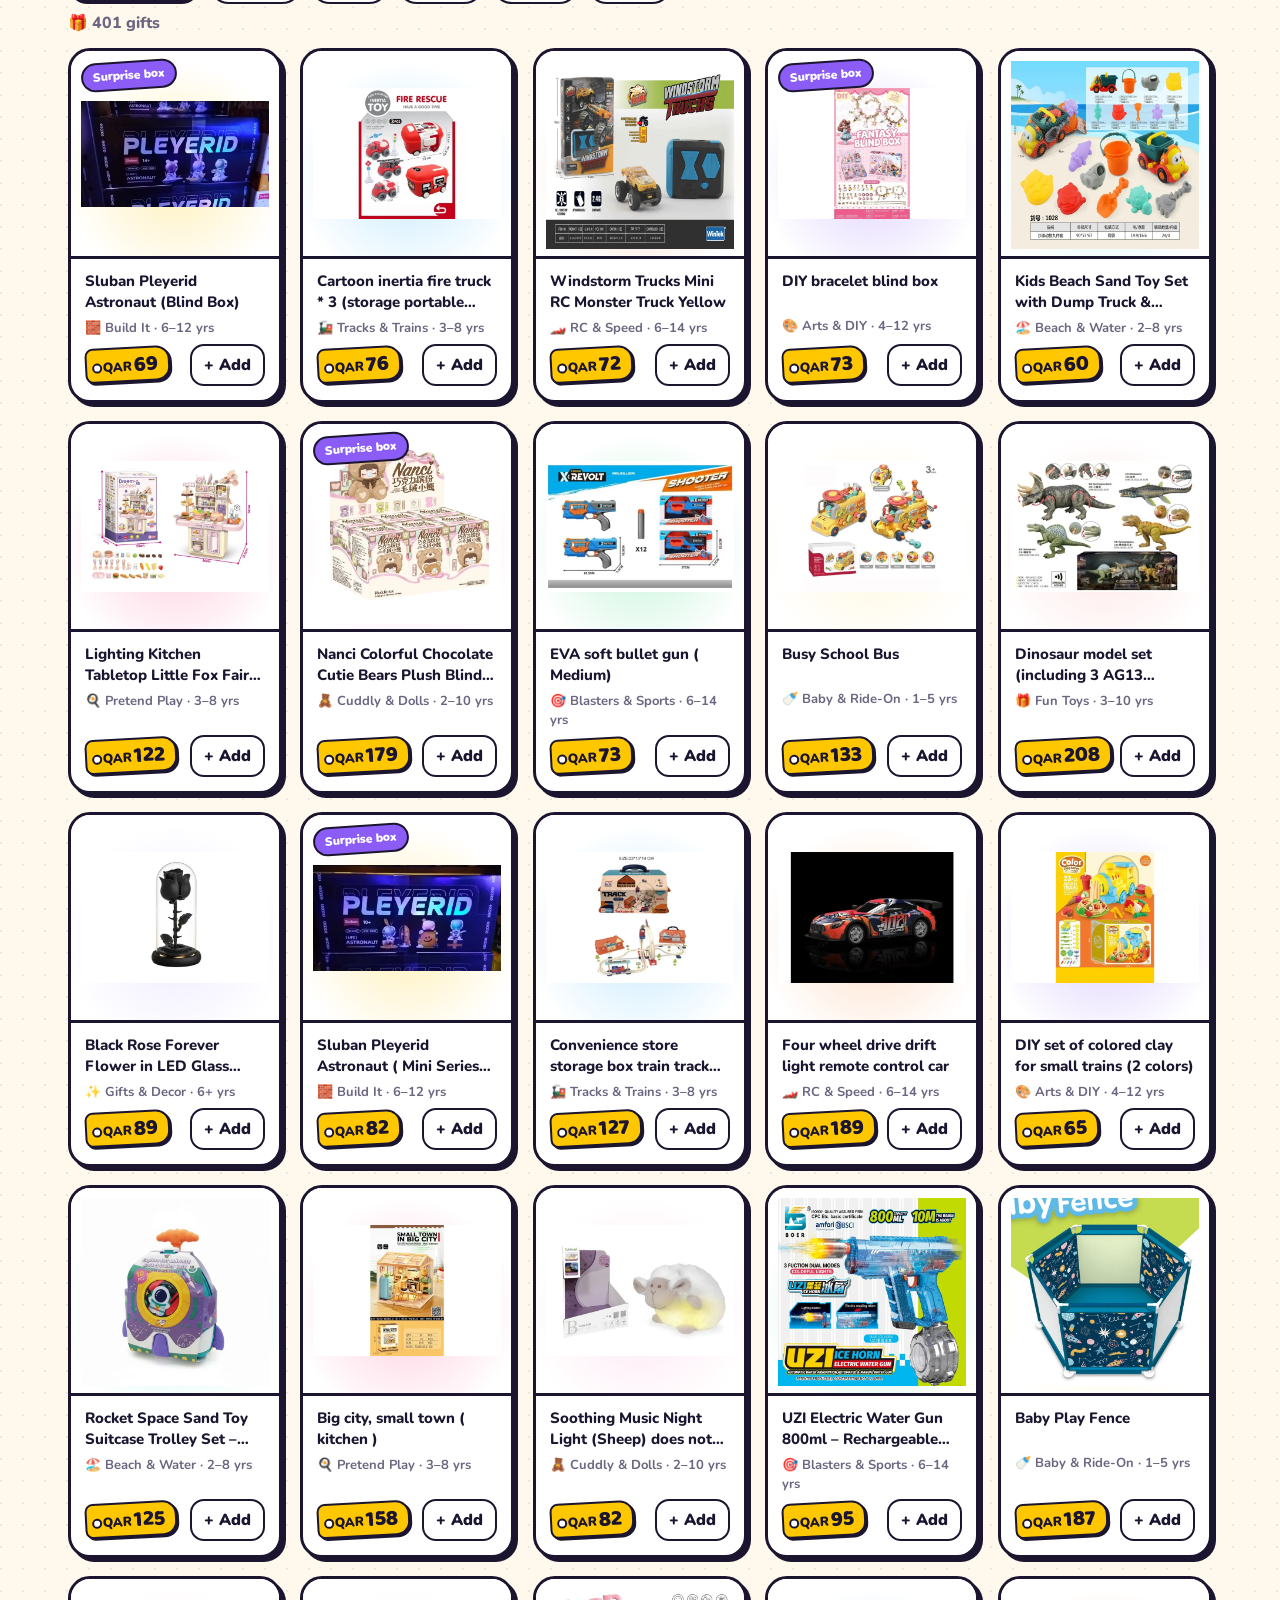
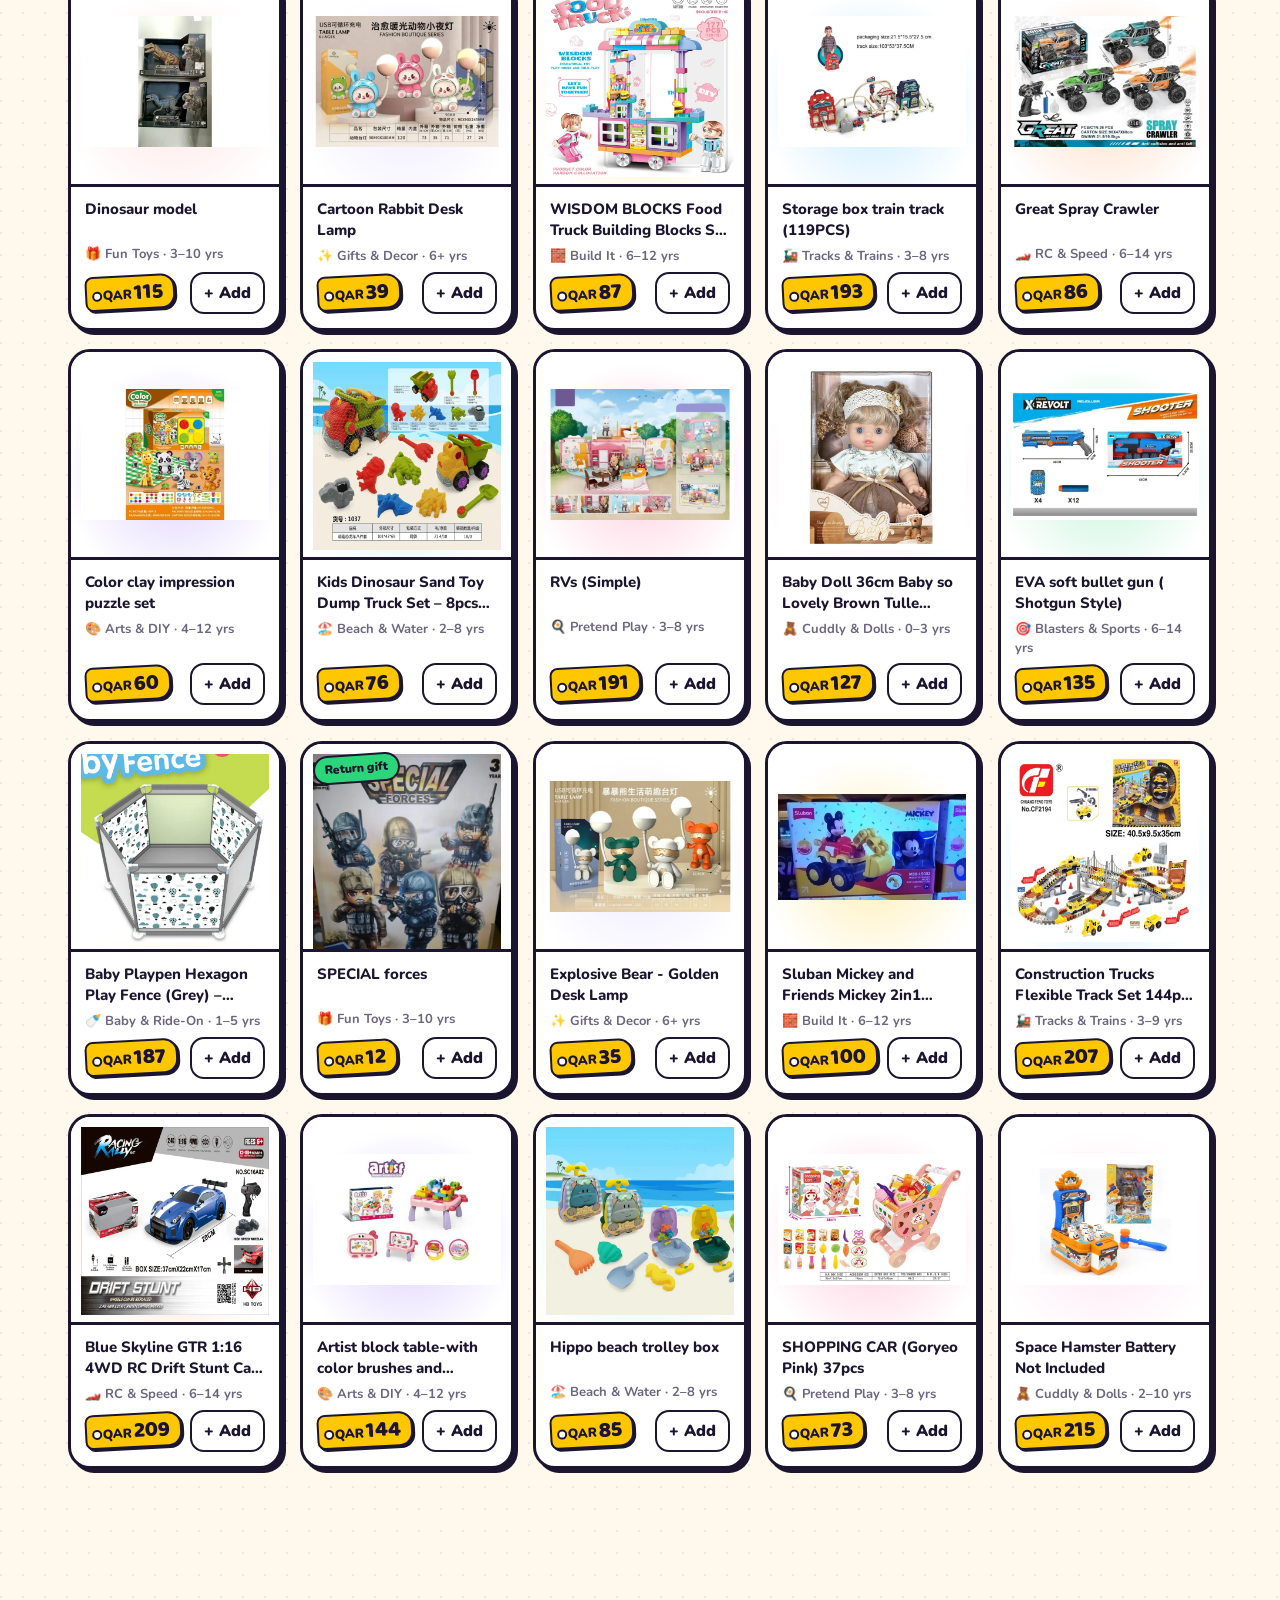
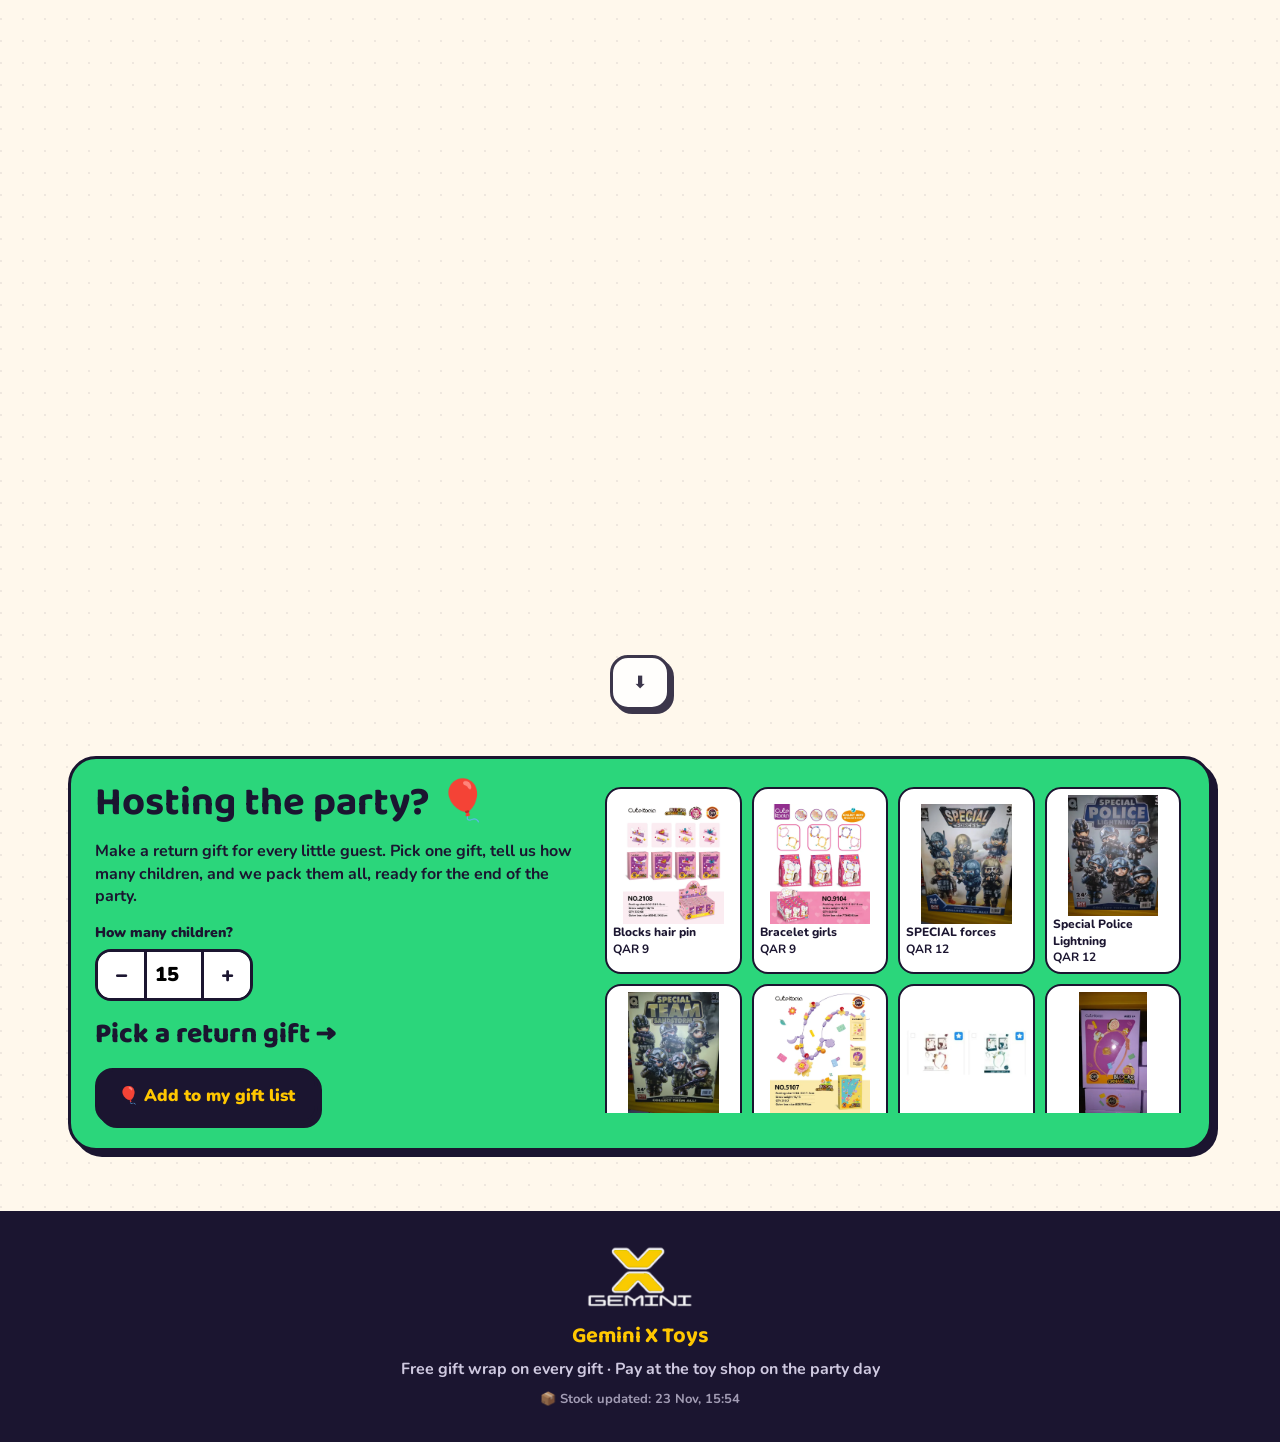
==== commit 7034ae9a: "Add files via upload" ====
--- a/index.html
+++ b/index.html
@@ -7,7 +7,7 @@
 <meta name="description" content="Pick a birthday gift. We wrap it for free and it waits for you at the party.">
 <meta name="theme-color" content="#1B1530">
 <link rel="icon" href="data:image/svg+xml,<svg xmlns='http://www.w3.org/2000/svg' viewBox='0 0 100 100'><text y='.9em' font-size='90'>🎁</text></svg>">
-<link rel="stylesheet" href="assets/style.css?v=5">
+<link rel="stylesheet" href="assets/style.css?v=6">
 <style>.proud{display:inline-flex;align-items:center;gap:10px;margin:16px 0 4px;background:#8A1538;color:#fff;border:3px solid #1B1530;border-radius:16px;padding:8px 14px 8px 8px;box-shadow:4px 4px 0 #1B1530;font-weight:900;transform:rotate(-1.5deg)}.proud .flag{width:44px;height:28px;border-radius:4px;box-shadow:0 0 0 2px #fff;flex:none}.proud small{display:block;font-weight:800;opacity:.85;font-size:12px}[dir=rtl] .proud{padding:8px 8px 8px 14px;transform:rotate(1.5deg)}</style>
 </head>
 <body>
@@ -186,6 +186,6 @@
 <div class="toast" id="toast"></div>
 
 <script src="assets/common.js?v=7"></script>
-<script src="assets/app.js?v=7"></script>
+<script src="assets/app.js?v=8"></script>
 </body>
 </html>
--- a/assets/style.css
+++ b/assets/style.css
@@ -456,3 +456,9 @@
 .tk-ok b{font-family:var(--fd);font-size:19px}
 .tk-ok span{font-weight:700;color:var(--mut)}
 @media (max-width:380px){.paygrid{grid-template-columns:1fr}}
+#brand{display:flex;align-items:center;gap:10px}
+#brand .vlogo{height:44px;width:auto;background:#fff;border-radius:10px;padding:3px 6px;box-shadow:0 0 0 2px #ffffff33}
+#brand .bt{display:block}
+@media (max-width:600px){#brand .vlogo{height:34px;padding:2px 4px}#brand .bt{font-size:15px}}
+@media (max-width:430px){#brand .bt .byx{display:none}}
+@media (max-width:480px){#brand .bt{display:none}}
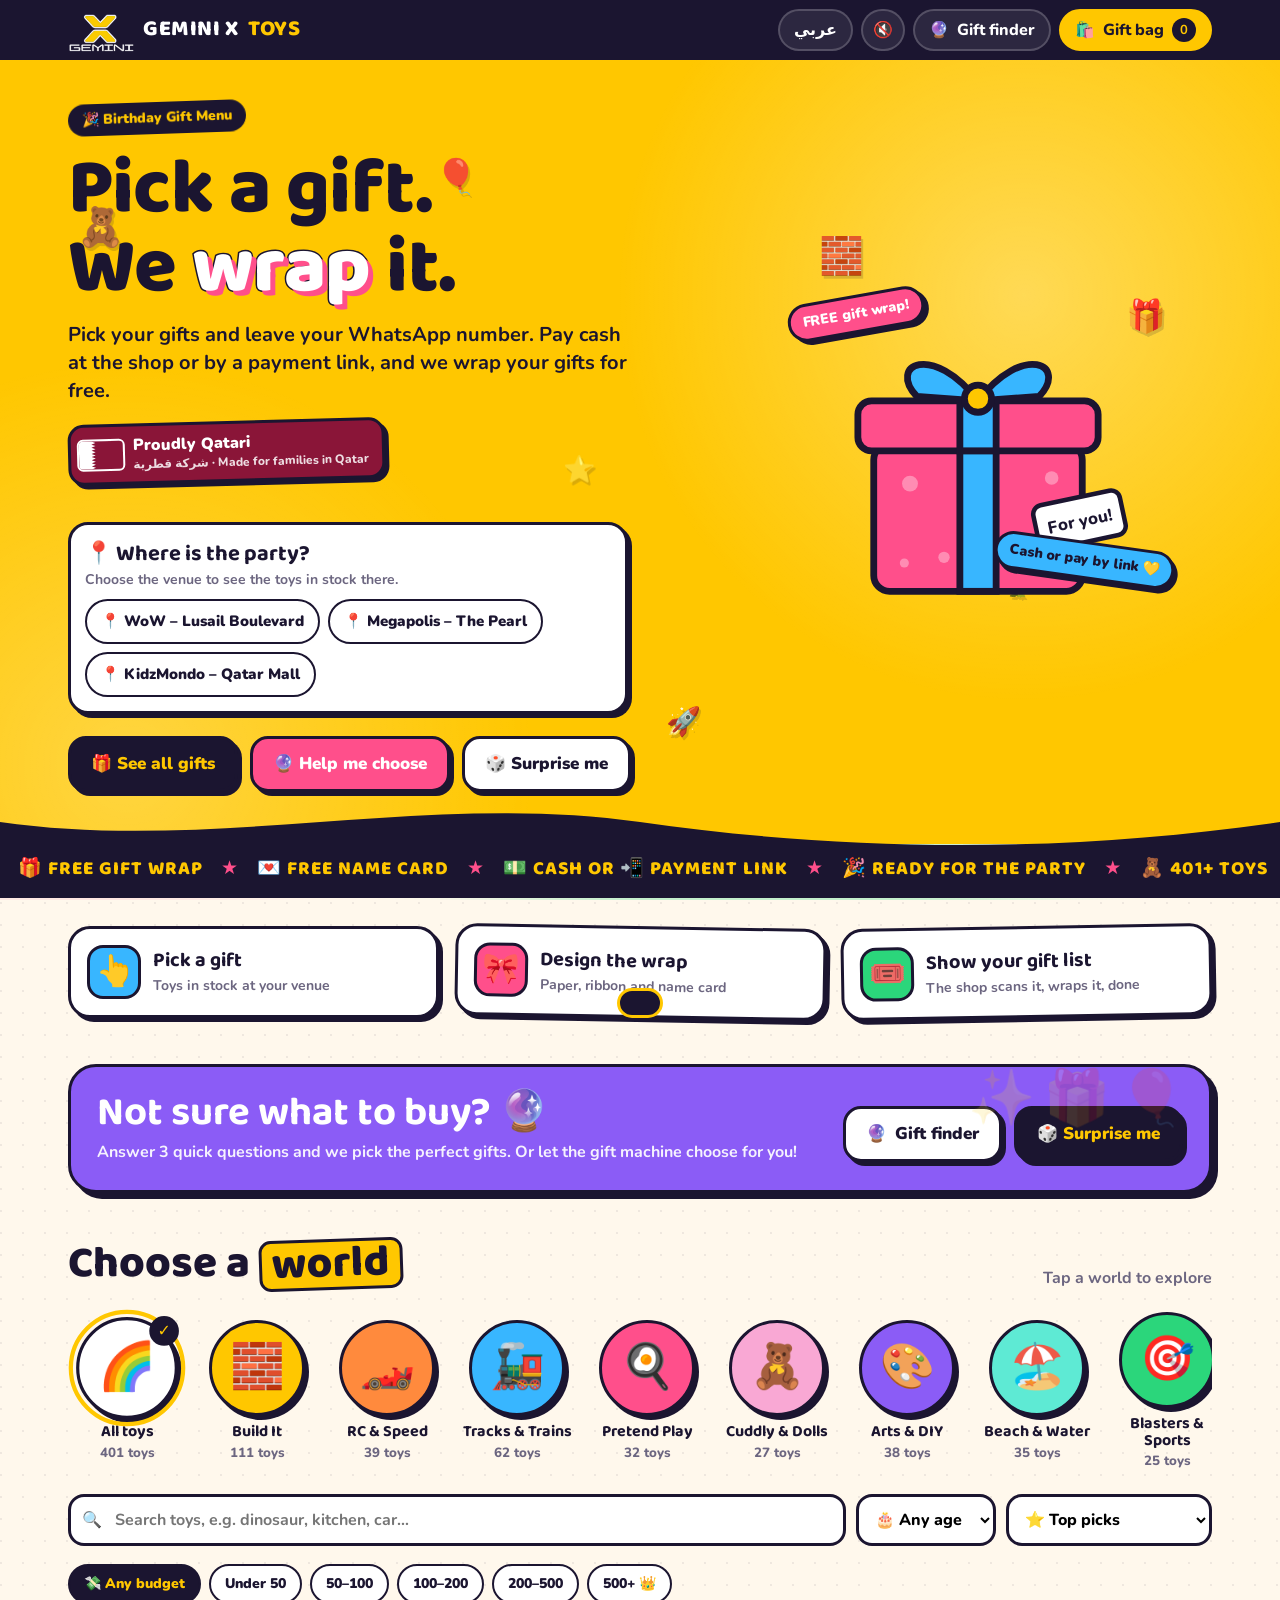
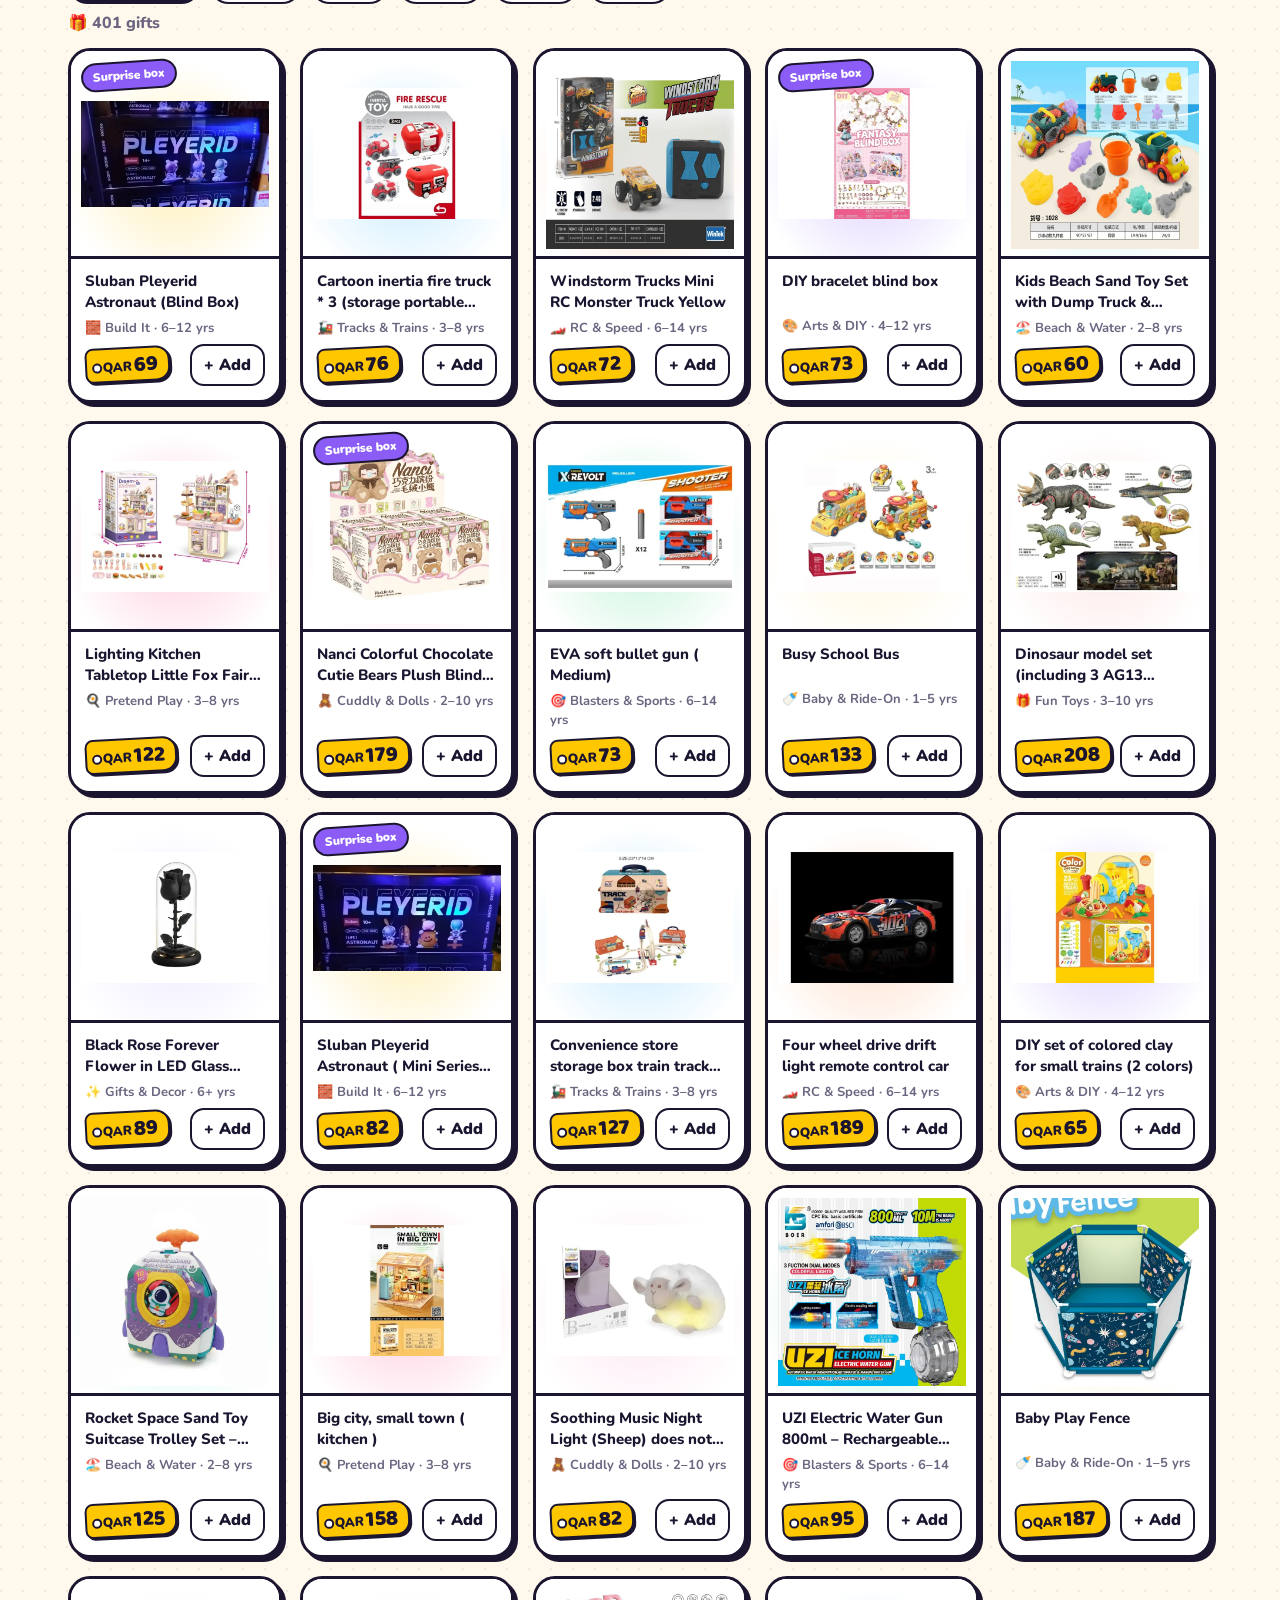
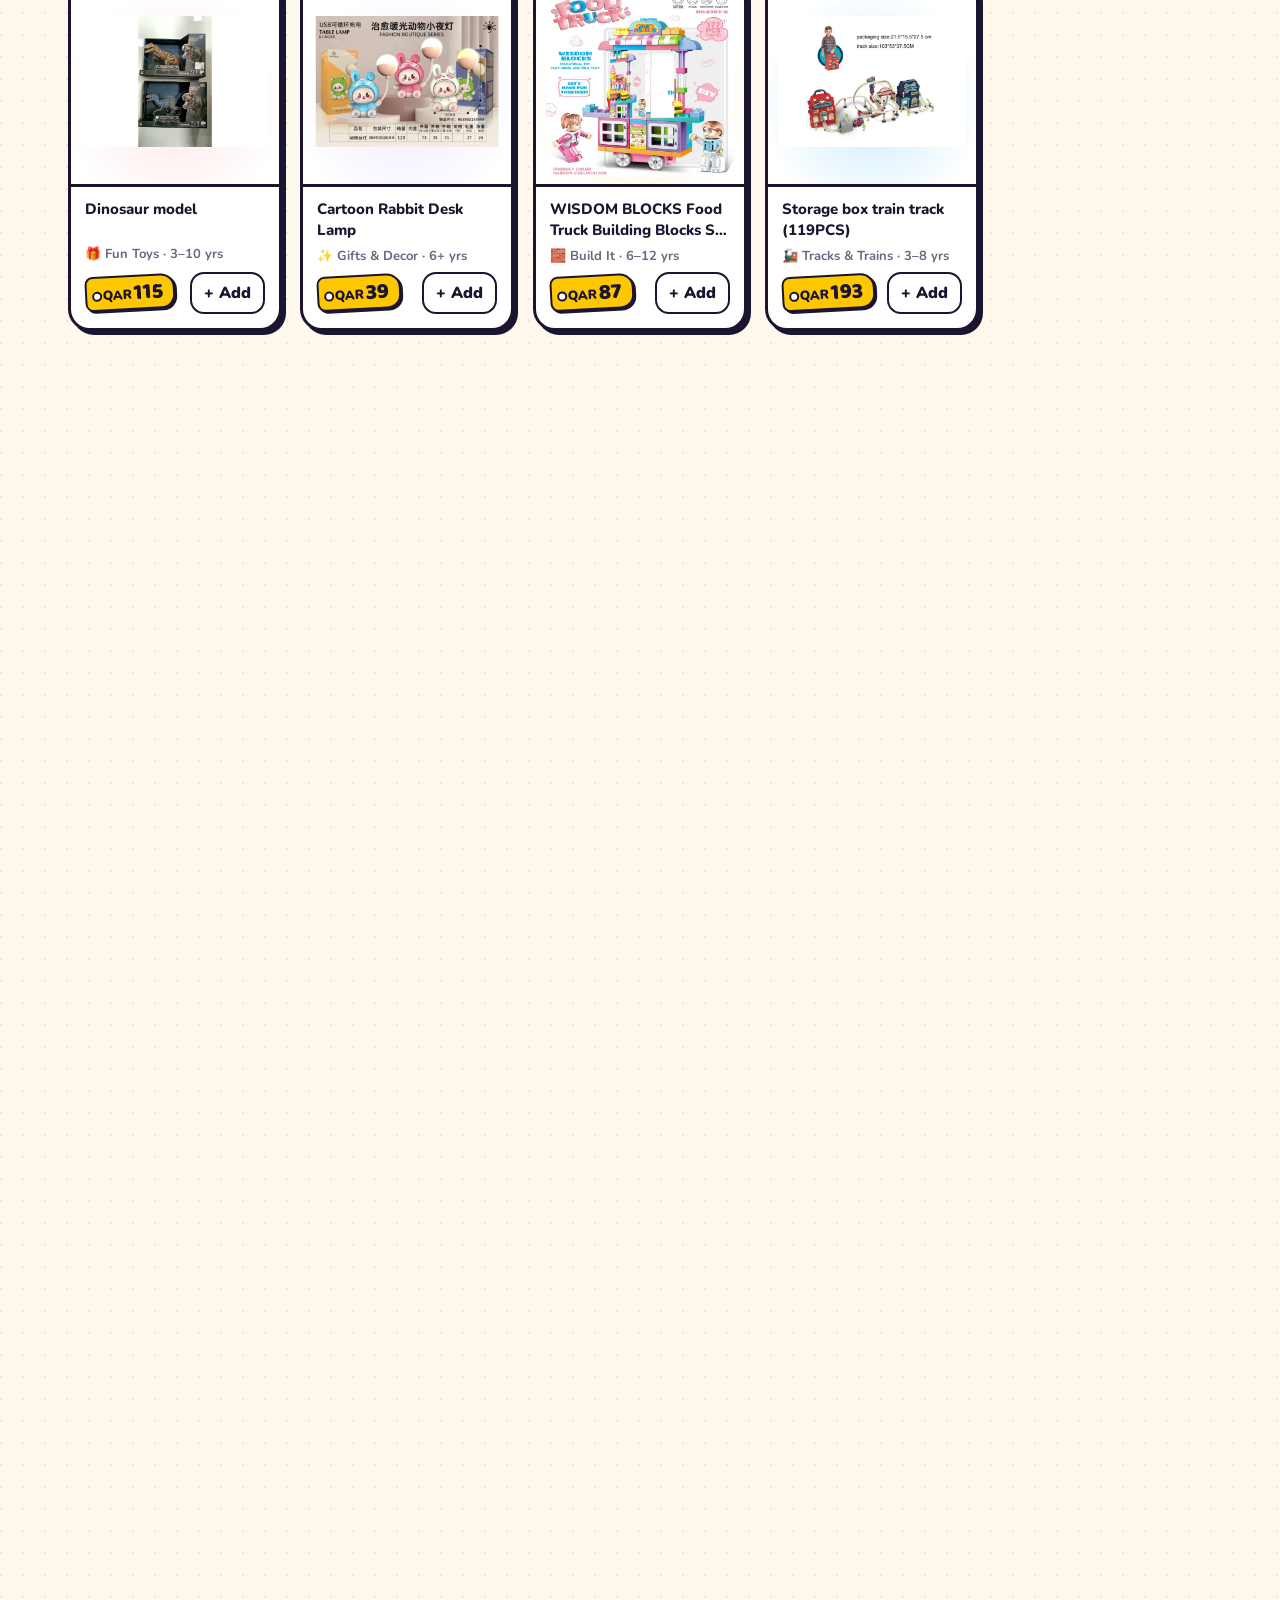
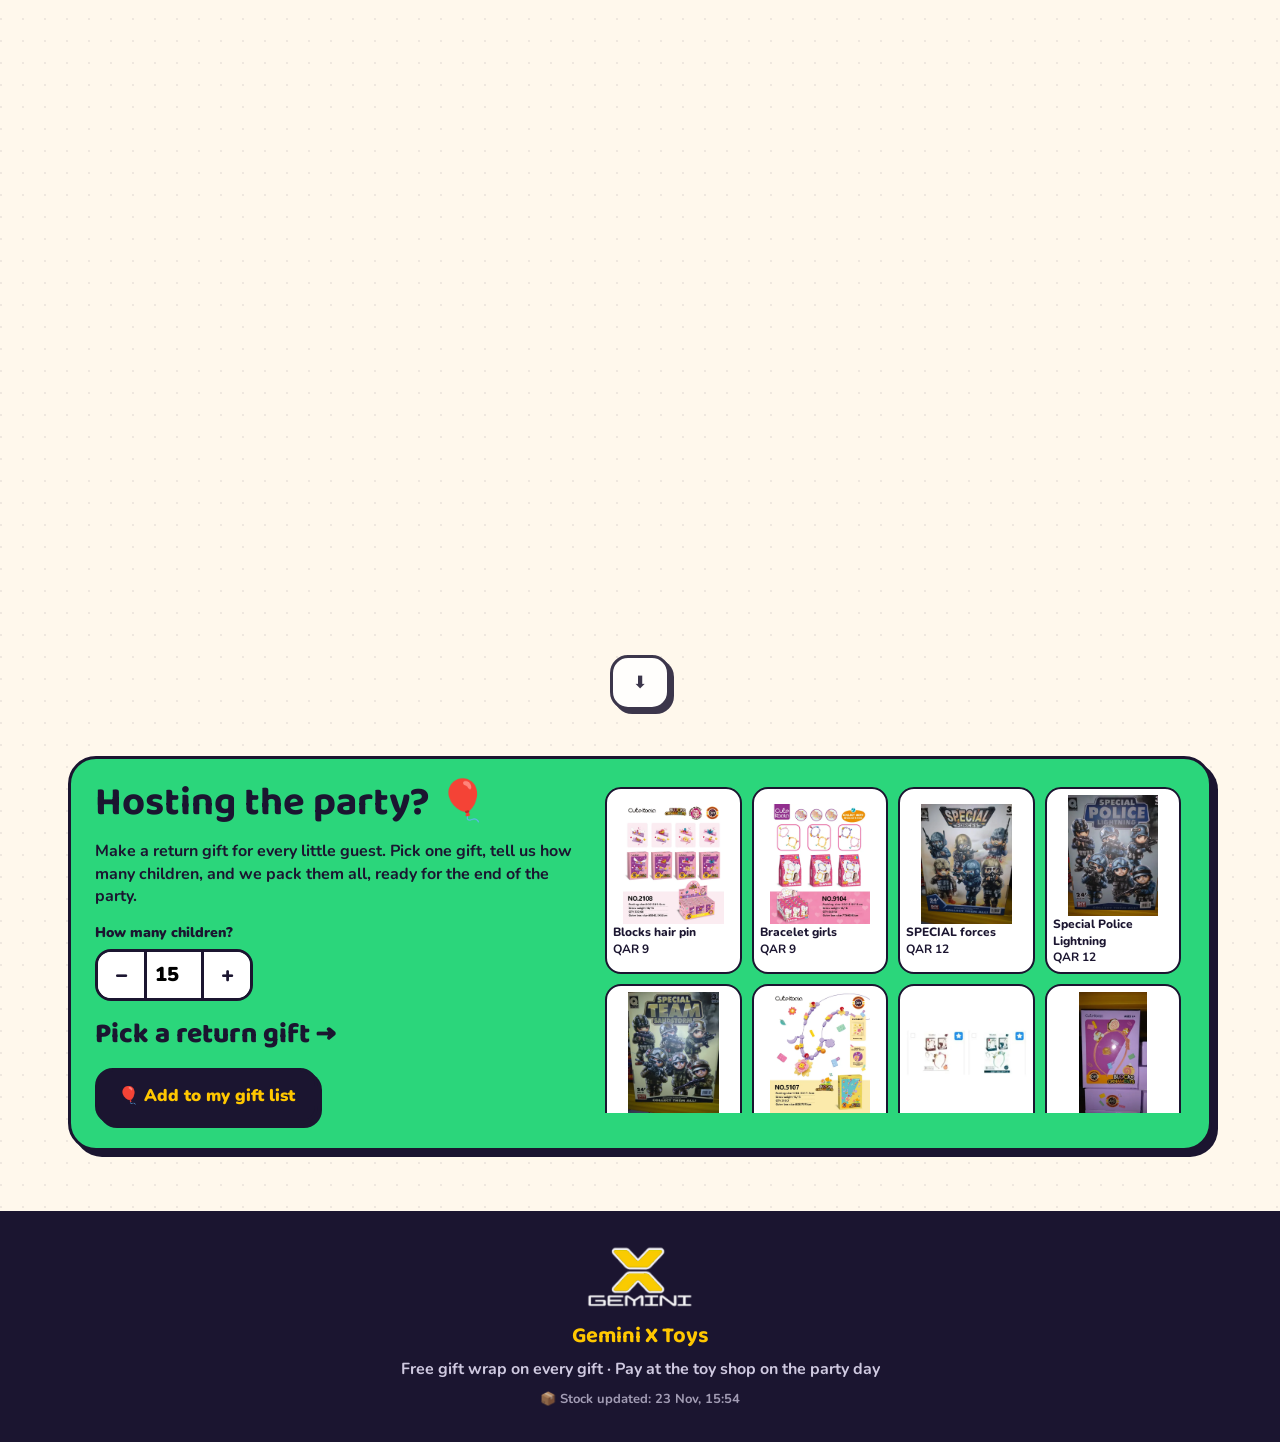
==== commit 08058f6c: "Add files via upload" ====
--- a/index.html
+++ b/index.html
@@ -7,7 +7,7 @@
 <meta name="description" content="Pick a birthday gift. We wrap it for free and it waits for you at the party.">
 <meta name="theme-color" content="#1B1530">
 <link rel="icon" href="data:image/svg+xml,<svg xmlns='http://www.w3.org/2000/svg' viewBox='0 0 100 100'><text y='.9em' font-size='90'>🎁</text></svg>">
-<link rel="stylesheet" href="assets/style.css?v=6">
+<link rel="stylesheet" href="assets/style.css?v=7">
 <style>.proud{display:inline-flex;align-items:center;gap:10px;margin:16px 0 4px;background:#8A1538;color:#fff;border:3px solid #1B1530;border-radius:16px;padding:8px 14px 8px 8px;box-shadow:4px 4px 0 #1B1530;font-weight:900;transform:rotate(-1.5deg)}.proud .flag{width:44px;height:28px;border-radius:4px;box-shadow:0 0 0 2px #fff;flex:none}.proud small{display:block;font-weight:800;opacity:.85;font-size:12px}[dir=rtl] .proud{padding:8px 8px 8px 14px;transform:rotate(1.5deg)}</style>
 </head>
 <body>
@@ -185,7 +185,7 @@
 <canvas id="fx"></canvas>
 <div class="toast" id="toast"></div>
 
-<script src="assets/common.js?v=7"></script>
-<script src="assets/app.js?v=8"></script>
+<script src="assets/common.js?v=8"></script>
+<script src="assets/app.js?v=9"></script>
 </body>
 </html>
--- a/assets/style.css
+++ b/assets/style.css
@@ -462,3 +462,8 @@
 @media (max-width:600px){#brand .vlogo{height:34px;padding:2px 4px}#brand .bt{font-size:15px}}
 @media (max-width:430px){#brand .bt .byx{display:none}}
 @media (max-width:480px){#brand .bt{display:none}}
+.ocount{background:var(--pink);color:#fff;border-radius:999px;padding:0 8px;margin-left:4px;font-size:13px}
+.tk-all{background:#fff;border:3px solid var(--ink);border-radius:16px;padding:10px 12px;margin-bottom:12px}
+.tk-all>b{display:block;margin-bottom:6px;font-family:var(--fd)}
+.tk-all>div{display:flex;gap:6px;flex-wrap:wrap}
+.tk-all .pill small{display:block;font-size:11px;opacity:.7;font-weight:700}
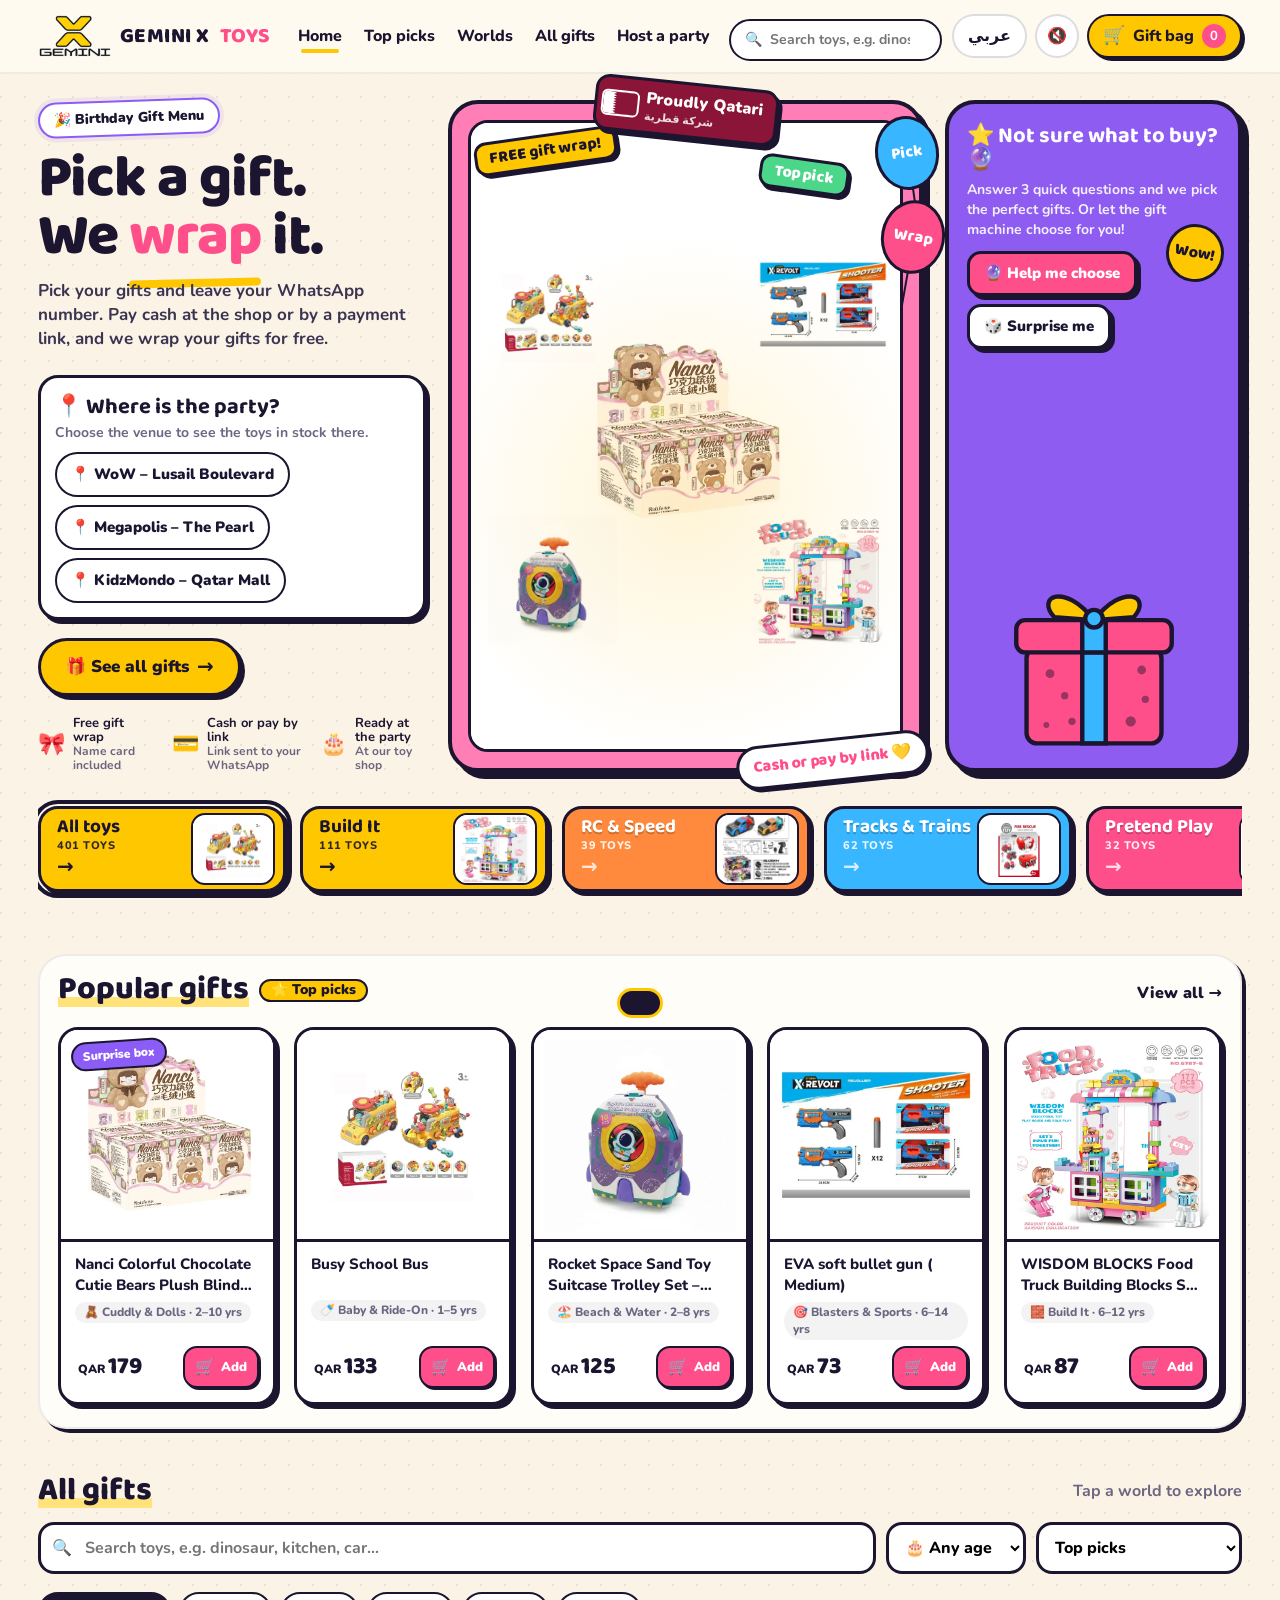
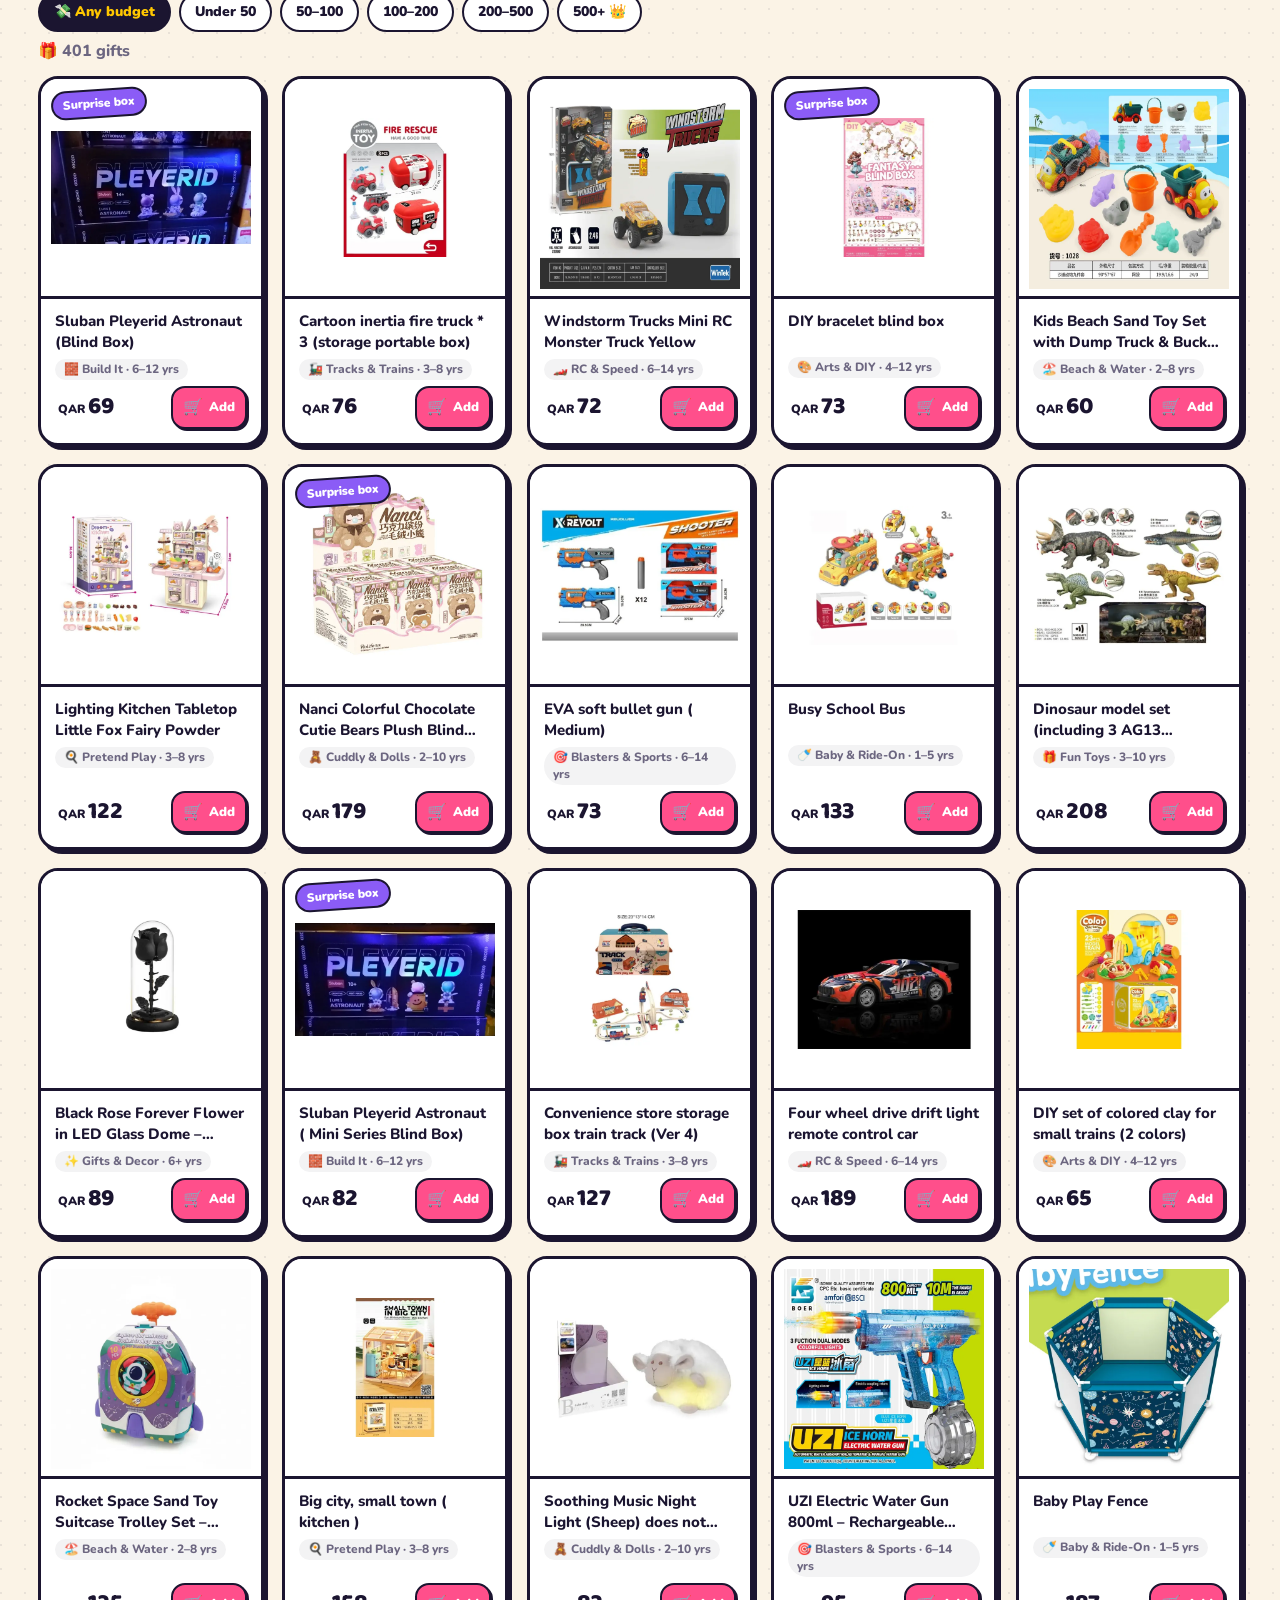
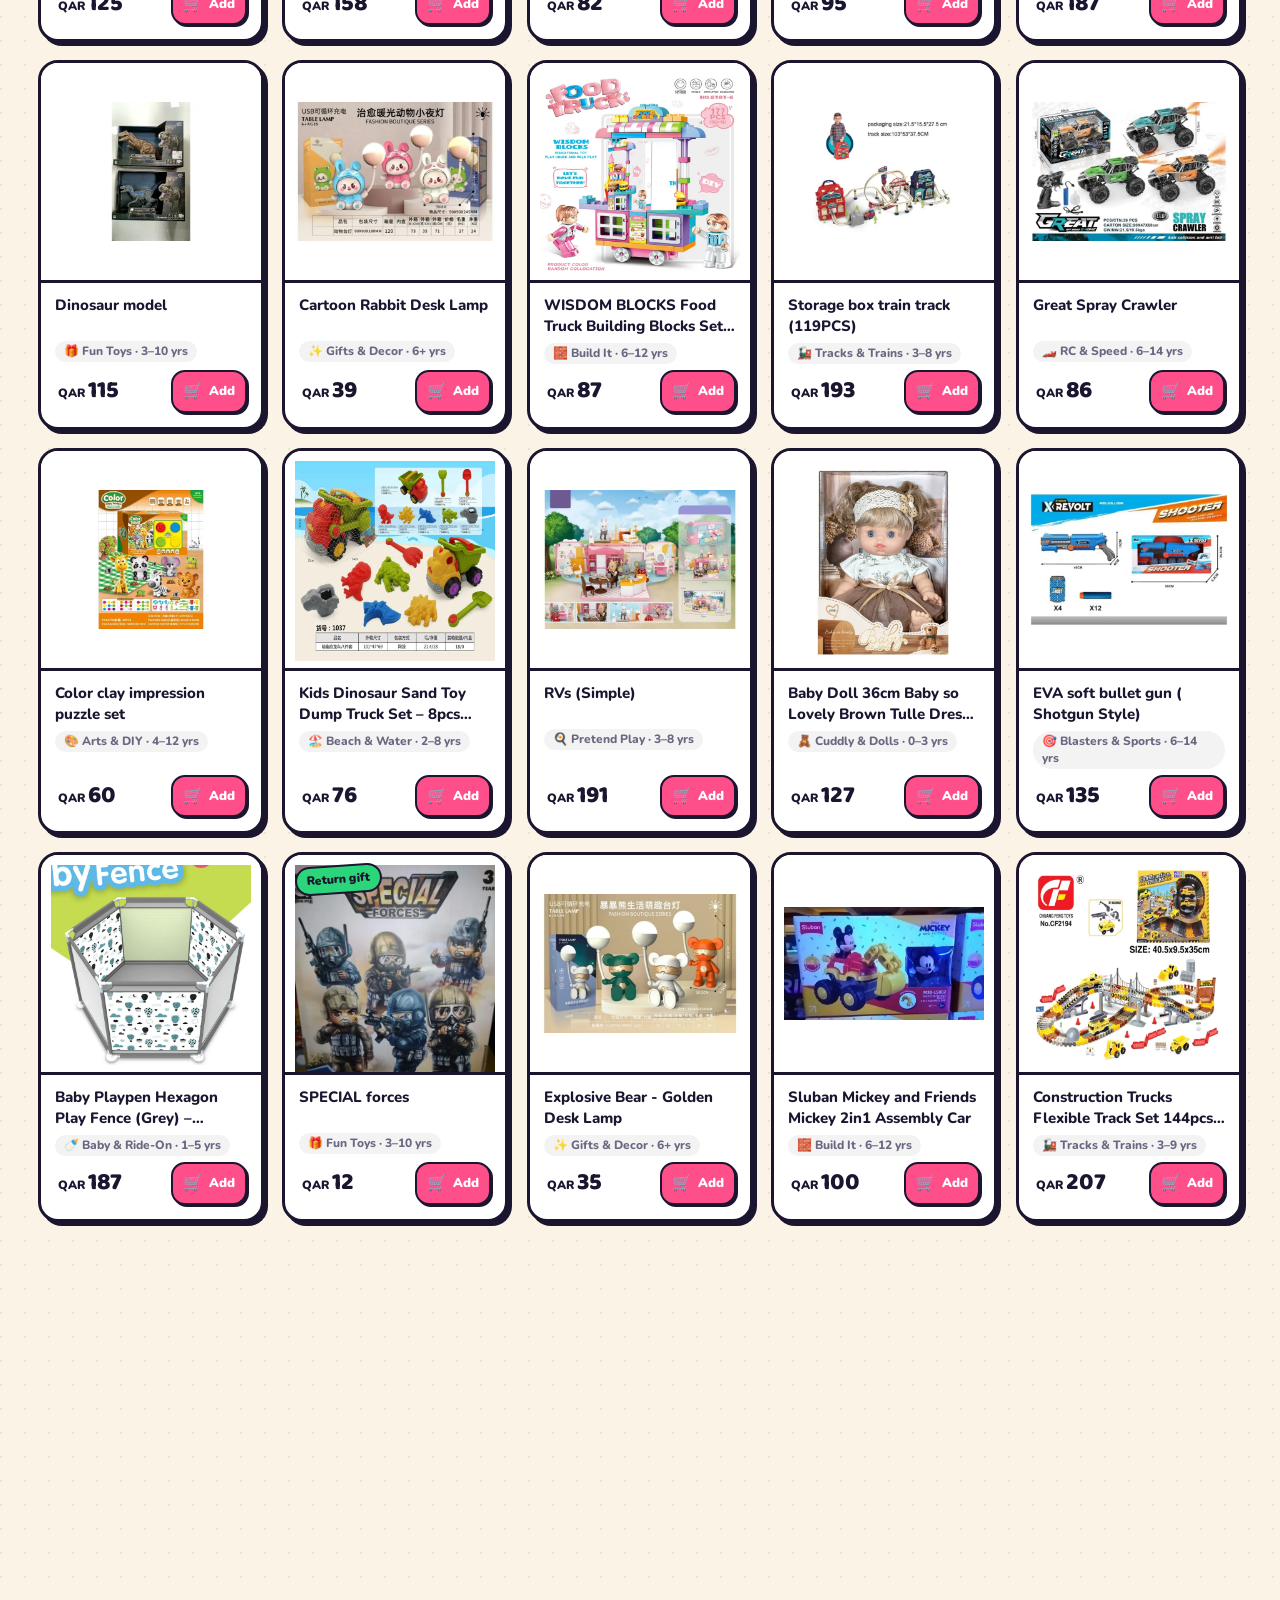
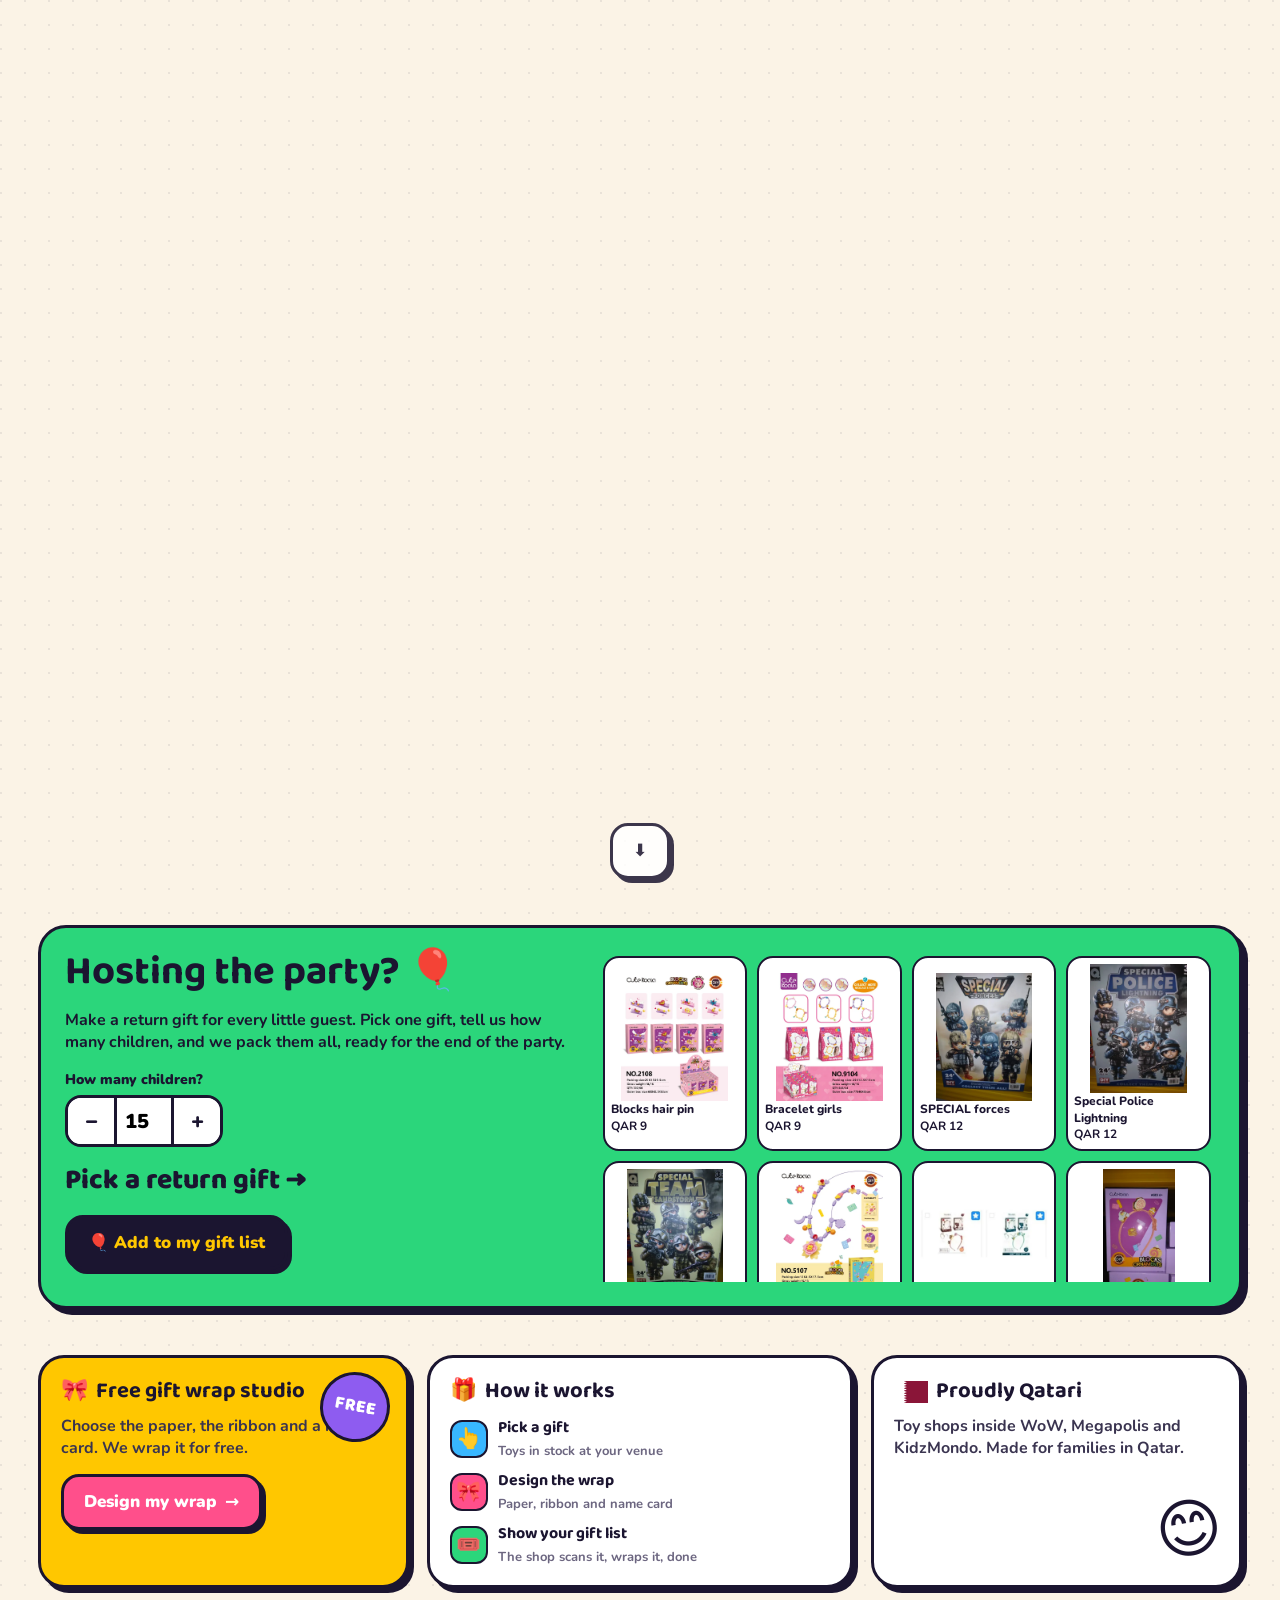
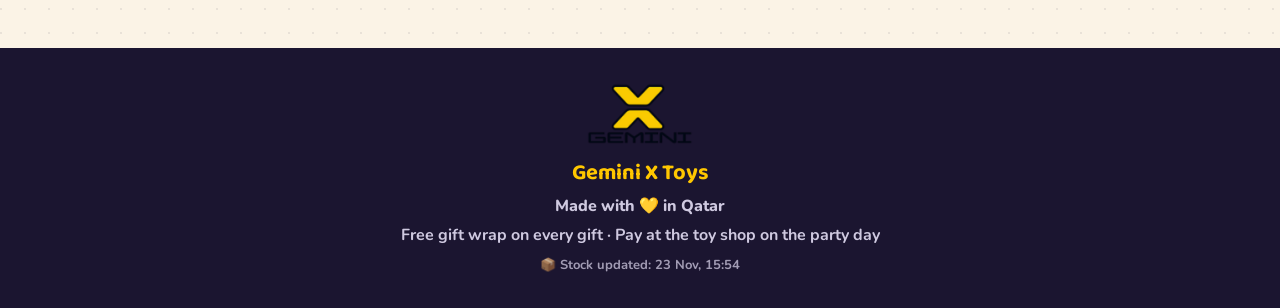
==== commit 36d7d0f1: "Add files via upload" ====
--- a/index.html
+++ b/index.html
@@ -8,69 +8,97 @@
 <meta name="theme-color" content="#1B1530">
 <link rel="icon" href="data:image/svg+xml,<svg xmlns='http://www.w3.org/2000/svg' viewBox='0 0 100 100'><text y='.9em' font-size='90'>🎁</text></svg>">
 <link rel="stylesheet" href="assets/style.css?v=7">
-<style>.proud{display:inline-flex;align-items:center;gap:10px;margin:16px 0 4px;background:#8A1538;color:#fff;border:3px solid #1B1530;border-radius:16px;padding:8px 14px 8px 8px;box-shadow:4px 4px 0 #1B1530;font-weight:900;transform:rotate(-1.5deg)}.proud .flag{width:44px;height:28px;border-radius:4px;box-shadow:0 0 0 2px #fff;flex:none}.proud small{display:block;font-weight:800;opacity:.85;font-size:12px}[dir=rtl] .proud{padding:8px 8px 8px 14px;transform:rotate(1.5deg)}</style>
+<link rel="stylesheet" href="assets/v2.css?v=1">
+<style>.proud-old{display:inline-flex;align-items:center;gap:10px;margin:16px 0 4px;background:#8A1538;color:#fff;border:3px solid #1B1530;border-radius:16px;padding:8px 14px 8px 8px;box-shadow:4px 4px 0 #1B1530;font-weight:900;transform:rotate(-1.5deg)}.proud .flag{width:44px;height:28px;border-radius:4px;box-shadow:0 0 0 2px #fff;flex:none}.proud small{display:block;font-weight:800;opacity:.85;font-size:12px}[dir=rtl] .proud{padding:8px 8px 8px 14px;transform:rotate(1.5deg)}</style>
 </head>
 <body>
-<div class="top"><div class="wrap">
-  <div class="brand"><div class="logo" id="logo">🎁</div><div id="brand">GEMINI X <span>TOYS</span></div></div>
+<div class="top v2"><div class="wrap">
+  <a class="brand" href="#top"><div class="logo" id="logo">🎁</div><div id="brand">GEMINI X <span>TOYS</span></div></a>
+  <nav class="nav2" aria-label="Main">
+    <a href="#top" class="on" data-i="navHome">Home</a>
+    <a href="#popular" data-i="navTop">Top picks</a>
+    <a href="#shopWorlds" data-i="navWorlds">Worlds</a>
+    <a href="#menu" data-i="navAll">All gifts</a>
+    <a href="#host" data-i="navHost">Host a party</a>
+  </nav>
+  <label class="hsearch"><span>🔍</span><input id="q2" type="search" data-ph="search" aria-label="Search toys"></label>
   <div class="top-actions">
     <button class="tbtn" id="langBtn" aria-label="Language">عربي</button>
     <button class="tbtn icon" id="soundBtn" aria-label="Sound" title="Sound">🔇</button>
-    <button class="tbtn" id="topFinder">🔮 <span class="t" data-i="giftFinder">Gift finder</span></button>
+    <button class="tbtn icon hide-sm" id="topFinder" title="Gift finder">🔮<span class="t" data-i="giftFinder">Gift finder</span></button>
     <button class="tbtn hide" id="openTicket">🎟️ <span class="t" data-i="myList">My list</span></button>
-    <button class="basket-btn" id="openBasket">🛍️ <span class="t" data-i="giftBag">Gift bag</span> <b id="count">0</b></button>
+    <button class="basket-btn cart" id="openBasket" aria-label="Gift bag"><span class="cart-ic">🛒</span><span class="t" data-i="giftBag">Gift bag</span><b id="count">0</b></button>
   </div>
 </div></div>
 
-<header class="hero">
-  <div class="balloons" id="balloons"></div>
-  <div class="floaties" id="floaties" aria-hidden="true"></div>
-  <div class="wrap">
-    <div>
+<header class="hero v2" id="top">
+  <div class="balloons" id="balloons" hidden></div>
+  <div class="floaties" id="floaties" aria-hidden="true" hidden></div>
+  <div class="wrap h2grid">
+    <div class="h2left">
       <span class="kicker" id="kicker">🎉 Birthday Gift Menu</span>
       <h1 id="heroTitle">Pick a gift.<br>We <span class="nm">wrap</span> it.</h1>
       <p class="lead" id="heroText"></p>
-      <div class="proud"><svg class="flag" width="44" height="28" viewBox="0 0 28 11" preserveAspectRatio="none" aria-label="Qatar flag"><rect width="28" height="11" fill="#fff"/><path fill="#8A1538" d="M28 0H8L10.6 0.611L8 1.222L10.6 1.833L8 2.444L10.6 3.056L8 3.667L10.6 4.278L8 4.889L10.6 5.5L8 6.111L10.6 6.722L8 7.333L10.6 7.944L8 8.556L10.6 9.167L8 9.778L10.6 10.389L8 11H28Z"/></svg><div>Proudly Qatari<small>شركة قطرية · Made for families in Qatar</small></div></div>
       <div class="count hide" id="countdown"></div>
       <div class="party-chips" id="partyChips"></div>
       <div class="venue-pick hide" id="venuePick"><b data-i="wherePrompt">📍 Where is the party?</b><span data-i="whereT"></span><div id="venueChips"></div></div>
       <div class="hero-ctas">
-        <a class="cta ink" href="#menu" data-i="seeAll">🎁 See all gifts</a>
+        <a class="cta shop" href="#popular"><span data-i="seeAll">🎁 See all gifts</span> <i>→</i></a>
+      </div>
+      <div class="trust">
+        <div><span>🎀</span><b data-i="tr1">Free gift wrap</b><small data-i="tr1t">Name card included</small></div>
+        <div><span>💳</span><b data-i="tr2">Cash or pay by link</b><small data-i="tr2t">Sent to your WhatsApp</small></div>
+        <div><span>🎂</span><b data-i="tr3">Ready at the party</b><small data-i="tr3t">At our toy shop</small></div>
+      </div>
+    </div>
+
+    <div class="showcase">
+      <div class="proud-tag"><svg class="flag" width="34" height="22" viewBox="0 0 28 11" preserveAspectRatio="none" aria-label="Qatar flag"><rect width="28" height="11" fill="#fff"/><path fill="#8A1538" d="M28 0H8L10.6 0.611L8 1.222L10.6 1.833L8 2.444L10.6 3.056L8 3.667L10.6 4.278L8 4.889L10.6 5.5L8 6.111L10.6 6.722L8 7.333L10.6 7.944L8 8.556L10.6 9.167L8 9.778L10.6 10.389L8 11H28Z"/></svg><div>Proudly Qatari<small>شركة قطرية</small></div></div>
+      <div class="sc-stage" id="showcase" aria-hidden="true"></div>
+      <span class="sc-st a" id="stk1">FREE gift wrap!</span>
+      <span class="sc-st b" data-i="topPick">Top pick</span>
+      <span class="sc-ball p" aria-hidden="true">Pick</span><span class="sc-ball w" aria-hidden="true">Wrap</span>
+      <span class="sc-fun" id="stk2">Cash or pay by link 💛</span>
+    </div>
+
+    <div class="fcard">
+      <b class="fc-h">⭐ <span data-i="notSure">Not sure what to buy?</span></b>
+      <p data-i="notSureT"></p>
+      <div class="fc-btns">
         <button class="cta pink" id="heroFinder" data-i="helpChoose">🔮 Help me choose</button>
-        <button class="cta" id="heroSurprise" data-i="surprise">🎲 Surprise me</button>
-      </div>
-    </div>
-    <div class="giftart" aria-hidden="true">
-      <svg viewBox="0 0 300 300">
-        <g class="pop"><circle cx="150" cy="78" r="58" fill="#fff" stroke="#1B1530" stroke-width="5"/><clipPath id="popClip"><circle cx="150" cy="78" r="52"/></clipPath><image id="popImg" href="" x="98" y="26" width="104" height="104" clip-path="url(#popClip)" preserveAspectRatio="xMidYMid meet"/><text x="150" y="98" font-size="56" text-anchor="middle" id="artPop">🧸</text></g>
-        <rect x="58" y="150" width="184" height="130" rx="14" fill="var(--ac)" stroke="#1B1530" stroke-width="6"/>
-        <g opacity=".35" fill="#fff"><circle cx="90" cy="185" r="7"/><circle cx="200" cy="250" r="9"/><circle cx="120" cy="250" r="5"/><circle cx="215" cy="180" r="6"/><circle cx="85" cy="255" r="4"/></g>
-        <rect x="134" y="150" width="32" height="130" fill="#38B6FF" stroke="#1B1530" stroke-width="6"/>
-        <g class="lid">
-          <rect x="44" y="112" width="212" height="44" rx="12" fill="var(--ac)" stroke="#1B1530" stroke-width="6"/>
-          <rect x="134" y="112" width="32" height="44" fill="#38B6FF" stroke="#1B1530" stroke-width="6"/>
-          <path d="M150 112 C110 60 70 80 96 108 Z" fill="#38B6FF" stroke="#1B1530" stroke-width="6" stroke-linejoin="round"/>
-          <path d="M150 112 C190 60 230 80 204 108 Z" fill="#38B6FF" stroke="#1B1530" stroke-width="6" stroke-linejoin="round"/>
-          <circle cx="150" cy="110" r="12" fill="#FFC700" stroke="#1B1530" stroke-width="6"/>
-        </g>
-        <g transform="rotate(-12 226 216)"><rect x="200" y="200" width="78" height="40" rx="8" fill="#fff" stroke="#1B1530" stroke-width="4"/><text x="239" y="226" font-size="15" font-weight="800" text-anchor="middle" font-family="Nunito,sans-serif" fill="#1B1530" id="artTag">For you!</text></g>
-      </svg>
-      <div class="sticker s1" id="stk1">FREE gift wrap!</div>
-      <div class="sticker s2" id="stk2">Pay at the shop 💛</div>
+        <button class="cta ghost" id="heroSurprise" data-i="surprise">🎲 Surprise me</button>
+      </div>
+      <span class="fc-wow">Wow!</span>
+      <div class="giftart" aria-hidden="true">
+        <svg viewBox="0 0 300 300">
+          <g class="pop"><circle cx="150" cy="78" r="58" fill="#fff" stroke="#1B1530" stroke-width="5"/><clipPath id="popClip"><circle cx="150" cy="78" r="52"/></clipPath><image id="popImg" href="" x="98" y="26" width="104" height="104" clip-path="url(#popClip)" preserveAspectRatio="xMidYMid meet"/><text x="150" y="98" font-size="56" text-anchor="middle" id="artPop">🧸</text></g>
+          <rect x="58" y="150" width="184" height="130" rx="14" fill="#FF4F8B" stroke="#1B1530" stroke-width="6"/>
+          <g opacity=".45" fill="#1B1530"><circle cx="90" cy="185" r="6"/><circle cx="200" cy="250" r="7"/><circle cx="120" cy="250" r="5"/><circle cx="215" cy="180" r="6"/><circle cx="85" cy="255" r="4"/><circle cx="110" cy="215" r="5"/><circle cx="220" cy="220" r="5"/></g>
+          <rect x="134" y="150" width="32" height="130" fill="#38B6FF" stroke="#1B1530" stroke-width="6"/>
+          <g class="lid">
+            <rect x="44" y="112" width="212" height="44" rx="12" fill="#FF4F8B" stroke="#1B1530" stroke-width="6"/>
+            <rect x="134" y="112" width="32" height="44" fill="#38B6FF" stroke="#1B1530" stroke-width="6"/>
+            <path d="M150 112 C110 60 70 80 96 108 Z" fill="#FFC700" stroke="#1B1530" stroke-width="6" stroke-linejoin="round"/>
+            <path d="M150 112 C190 60 230 80 204 108 Z" fill="#FFC700" stroke="#1B1530" stroke-width="6" stroke-linejoin="round"/>
+            <circle cx="150" cy="110" r="12" fill="#38B6FF" stroke="#1B1530" stroke-width="6"/>
+          </g>
+          <g style="display:none"><text id="artTag">For you!</text></g>
+        </svg>
+      </div>
     </div>
   </div>
 </header>
-
-<svg class="wave" viewBox="0 0 1440 60" preserveAspectRatio="none" aria-hidden="true"><path d="M0 30 C 240 70 480 -10 720 30 S 1200 70 1440 30 V60 H0Z" fill="#1B1530"/></svg>
-<div class="marquee"><div id="marquee"></div></div>
-<div class="blobs" aria-hidden="true"><i></i><i></i><i></i></div>
+<div class="marquee" hidden><div id="marquee"></div></div>
 
 <main class="wrap">
-  <div class="steps">
-    <div class="step"><div class="ic">👆</div><div><b data-i="s1">Pick a gift</b><span data-i="s1t"></span></div></div>
-    <div class="step"><div class="ic">🎀</div><div><b data-i="s2">Design the wrap</b><span data-i="s2t"></span></div></div>
-    <div class="step"><div class="ic">🎟️</div><div><b data-i="s3">Show your gift list</b><span data-i="s3t"></span></div></div>
-  </div>
+  <section id="shopWorlds" class="tiles-sec">
+    <div class="worlds tiles" id="worlds"></div>
+  </section>
+
+  <section id="popular" class="panel">
+    <div class="sec-h2"><h2><span data-i="popT">Popular gifts</span> <span class="chip-y">⭐ <span data-i="topPicks">Top picks</span></span></h2><a href="#menu" class="viewall"><span data-i="viewAll">View all</span> →</a></div>
+    <div class="grid pop-row" id="popGrid"></div>
+  </section>
 
   <section id="wishSec" class="hide">
     <div class="sec-h"><h2 id="wishTitle"></h2><p data-i="wishSub"></p></div>
@@ -85,7 +113,7 @@
   </section>
 
   <section>
-    <div class="finder-band">
+    <div class="finder-band" hidden>
       <div><h2 data-i="notSure">Not sure what to buy? 🔮</h2><p data-i="notSureT"></p></div>
       <div class="btns">
         <button class="cta" id="bandFinder">🔮 <span data-i="giftFinder">Gift finder</span></button>
@@ -95,8 +123,7 @@
   </section>
 
   <section id="menu">
-    <div class="sec-h"><h2><span data-i="chooseWorld">Choose a</span> <em data-i="world">world</em></h2><p data-i="tapWorld"></p></div>
-    <div class="worlds" id="worlds"></div>
+    <div class="sec-h2"><h2><span data-i="allGiftsT">All gifts</span></h2><p class="mut" data-i="tapWorld"></p></div>
     <div class="toolbar">
       <div class="search"><input id="q" type="search" data-ph="search" aria-label="Search toys"></div>
       <select class="sel" id="age" aria-label="Age"></select>
@@ -122,11 +149,34 @@
       <div class="mini-grid" id="miniGrid"></div>
     </div>
   </section>
+  <section class="bottom3">
+    <div class="b3 wrapcard">
+      <b class="b3h">🎀 <span data-i="b1h">Free gift wrap studio</span></b>
+      <p data-i="b1t">Choose the paper, the ribbon and a name card. We wrap it for free.</p>
+      <button class="cta pink" id="b3Wrap"><span data-i="b1b">Design my wrap</span> →</button>
+      <span class="b3-badge">FREE</span>
+    </div>
+    <div class="b3 how">
+      <b class="b3h">🎁 <span data-i="b2h">How it works</span></b>
+  <div class="steps v2">
+    <div class="step"><div class="ic">👆</div><div><b data-i="s1">Pick a gift</b><span data-i="s1t"></span></div></div>
+    <div class="step"><div class="ic">🎀</div><div><b data-i="s2">Design the wrap</b><span data-i="s2t"></span></div></div>
+    <div class="step"><div class="ic">🎟️</div><div><b data-i="s3">Show your gift list</b><span data-i="s3t"></span></div></div>
+  </div>
+
+    </div>
+    <div class="b3 qa">
+      <b class="b3h"><svg class="flag" width="34" height="22" viewBox="0 0 28 11" preserveAspectRatio="none" aria-label="Qatar flag"><rect width="28" height="11" fill="#fff"/><path fill="#8A1538" d="M28 0H8L10.6 0.611L8 1.222L10.6 1.833L8 2.444L10.6 3.056L8 3.667L10.6 4.278L8 4.889L10.6 5.5L8 6.111L10.6 6.722L8 7.333L10.6 7.944L8 8.556L10.6 9.167L8 9.778L10.6 10.389L8 11H28Z"/></svg> <span data-i="b3h">Proudly Qatari</span></b>
+      <p data-i="b3t">Toy shops inside WoW, Megapolis and KidzMondo. Made for families in Qatar.</p>
+      <span class="b3-smile">😊</span>
+    </div>
+  </section>
 </main>
 
 <footer>
   <div class="flogo" id="flogo"></div>
   <b id="footShop">Gemini X Toys</b>
+  <div class="madein" data-i="madeIn">Made with 💛 in Qatar</div>
   <div style="margin-top:6px" data-i="footer"></div>
   <div class="stock-note" id="stockNote"></div>
 </footer>
@@ -185,7 +235,7 @@
 <canvas id="fx"></canvas>
 <div class="toast" id="toast"></div>
 
-<script src="assets/common.js?v=8"></script>
-<script src="assets/app.js?v=9"></script>
+<script src="assets/common.js?v=9"></script>
+<script src="assets/app.js?v=10"></script>
 </body>
 </html>
--- a/assets/v2.css
+++ b/assets/v2.css
@@ -0,0 +1,150 @@
+/* Gift menu v2 – storefront look (loaded after style.css) */
+body{background:#FBF3E6;background-image:radial-gradient(circle at 1px 1px,rgba(27,21,48,.08) 1.4px,transparent 0);background-size:24px 24px}
+.wrap{max-width:1240px}
+
+/* header */
+.top.v2{background:#FFFAF1ee;color:var(--ink);backdrop-filter:blur(10px);border-bottom:2px solid #1B153012}
+.top.v2 .wrap{height:72px;gap:16px}
+.top.v2 .brand{color:var(--ink);text-decoration:none;font-size:21px}
+.top.v2 .brand .logo{background:none;transform:none;width:auto;height:44px}
+.top.v2 .brand .logo img{height:44px;width:auto}
+.top.v2 #brand span,.top.v2 #brand .rt{color:var(--pink)}
+.top.v2 #brand .byx{color:var(--mut);opacity:1}
+.nav2{display:flex;gap:4px;margin-left:8px}
+.nav2 a{color:var(--ink);text-decoration:none;font-weight:800;padding:8px 12px;border-radius:12px;position:relative;white-space:nowrap}
+.nav2 a:hover{background:#1B15300a}
+.nav2 a.on::after{content:"";position:absolute;left:12px;right:12px;bottom:2px;height:4px;border-radius:4px;background:var(--y)}
+.hsearch{flex:1;max-width:300px;display:flex;align-items:center;gap:6px;border:2.5px solid var(--ink);border-radius:999px;padding:0 14px;background:#fff;height:42px}
+.hsearch input{border:0;outline:0;font:inherit;font-weight:700;width:100%;background:none}
+.top.v2 .tbtn{background:#fff;border:2px solid #1B153026;color:var(--ink)}
+.top.v2 .tbtn.icon{padding:7px 10px}
+.top.v2 .tbtn.icon .t{display:none}
+.top.v2 .cart{background:var(--y);border:2.5px solid var(--ink);color:var(--ink);position:relative;box-shadow:3px 3px 0 var(--ink)}
+.top.v2 .cart .cart-ic{font-size:18px}
+.top.v2 .cart b{background:var(--pink);color:#fff}
+
+/* hero */
+.hero.v2{background:none;overflow:visible}
+.hero.v2 .h2grid{display:grid;grid-template-columns:1.02fr 1.25fr .78fr;gap:22px;align-items:stretch;padding:26px 18px 18px}
+.h2left{display:flex;flex-direction:column;justify-content:center}
+.hero.v2 .kicker{align-self:flex-start;background:#fff;color:var(--ink);border:2.5px solid #8B5CF6;transform:none;box-shadow:0 0 0 4px #8B5CF61a}
+.hero.v2 h1{font-size:clamp(38px,4.6vw,64px);line-height:1;margin:14px 0 12px;letter-spacing:-1px}
+.hero.v2 h1 .nm{color:var(--pink);-webkit-text-stroke:0;text-shadow:none;position:relative;white-space:nowrap}
+.hero.v2 h1 .nm::after{content:"";position:absolute;left:0;right:0;bottom:-.04em;height:.14em;border-radius:99px;background:var(--y);z-index:-1;transform:rotate(-1.5deg)}
+.hero.v2 p.lead{font-size:17px;max-width:440px;color:#3a3450}
+.hero.v2 .hero-ctas{margin-top:18px}
+.cta.shop{background:var(--y);border-radius:999px;padding:12px 24px}
+.cta.shop i{font-style:normal;font-size:20px}
+.trust{display:grid;grid-template-columns:repeat(3,1fr);gap:10px;margin-top:20px}
+.trust div{display:grid;grid-template-columns:auto 1fr;column-gap:8px;align-items:center}
+.trust span{grid-row:span 2;font-size:22px}
+.trust b{font-size:13px;line-height:1.1}
+.trust small{font-size:12px;color:var(--mut);font-weight:700;line-height:1.15}
+.hero.v2 .party-chips,.hero.v2 .venue-pick,.hero.v2 .count{margin-top:12px}
+
+/* showcase */
+.showcase{position:relative;background:#FF7EB6;border:4px solid var(--ink);border-radius:30px;box-shadow:7px 7px 0 var(--ink);padding:16px;min-height:360px}
+.sc-stage{position:absolute;inset:16px;background:#fff;border-radius:20px;overflow:hidden;border:3px solid var(--ink)}
+.sc-stage::before{content:"";position:absolute;inset:0;background:radial-gradient(circle at 50% 60%,#FFF4D6 0,#fff 60%)}
+.sc-i{position:absolute;object-fit:contain;mix-blend-mode:multiply;cursor:pointer;transition:transform .3s var(--spring,ease)}
+.sc-i:hover{transform:scale(1.06) rotate(-2deg)}
+.sc-i.i0{width:46%;height:72%;left:27%;top:16%;z-index:3}
+.sc-i.i1{width:30%;height:46%;left:3%;top:8%}
+.sc-i.i2{width:30%;height:46%;left:4%;bottom:4%}
+.sc-i.i3{width:30%;height:46%;right:3%;top:6%}
+.sc-i.i4{width:30%;height:46%;right:4%;bottom:4%}
+.proud-tag{position:absolute;top:-22px;left:50%;transform:translateX(-50%) rotate(6deg);z-index:6;display:flex;align-items:center;gap:8px;background:#8A1538;color:#fff;border:3px solid var(--ink);border-radius:14px;padding:6px 12px 6px 6px;box-shadow:4px 4px 0 var(--ink);font-weight:900;white-space:nowrap}
+.proud-tag .flag{border-radius:4px;box-shadow:0 0 0 2px #fff}
+.proud-tag small{display:block;font-size:11px;opacity:.85}
+.sc-st{position:absolute;z-index:5;font-family:var(--fd);font-weight:800;border:3px solid var(--ink);border-radius:12px;padding:3px 12px;box-shadow:3px 3px 0 var(--ink)}
+.sc-st.a{left:22px;top:30px;background:var(--y);transform:rotate(-8deg)}
+.sc-st.b{right:70px;top:54px;background:#4CD68A;color:#fff;transform:rotate(8deg)}
+.sc-ball{position:absolute;z-index:5;width:64px;height:74px;border-radius:50%;display:grid;place-items:center;font-family:var(--fd);font-weight:800;color:#fff;font-size:16px;border:3px solid var(--ink)}
+.sc-ball::after{content:"";position:absolute;left:50%;top:100%;width:2px;height:40px;background:var(--ink)}
+.sc-ball.p{right:-20px;top:12px;background:var(--blue);transform:rotate(-8deg)}
+.sc-ball.w{right:-26px;top:96px;background:var(--pink);transform:rotate(10deg)}
+.sc-fun{position:absolute;z-index:5;right:-10px;bottom:-14px;background:#fff;border:3px solid var(--ink);border-radius:999px;padding:8px 14px;font-family:var(--fd);font-weight:800;color:var(--pink);box-shadow:3px 3px 0 var(--ink);transform:rotate(-6deg)}
+
+/* gift finder card */
+.fcard{position:relative;background:#8E5CF0;color:#fff;border:4px solid var(--ink);border-radius:30px;box-shadow:7px 7px 0 var(--ink);padding:20px 18px;overflow:hidden;display:flex;flex-direction:column}
+.fc-h{font-family:var(--fd);font-size:22px;line-height:1.1}
+.fcard p{font-weight:700;opacity:.9;margin:8px 0 12px;font-size:14px}
+.fc-btns{display:flex;flex-direction:column;gap:8px;align-items:flex-start;position:relative;z-index:2}
+.fc-btns .cta{padding:9px 14px;font-size:15px;border-radius:14px}
+.cta.ghost{background:#fff;color:var(--ink)}
+.fc-wow{position:absolute;right:14px;top:120px;width:58px;height:58px;border-radius:50%;background:var(--y);color:var(--ink);border:3px solid var(--ink);display:grid;place-items:center;font-family:var(--fd);font-weight:800;transform:rotate(12deg);z-index:3}
+.fcard .giftart{width:100%;max-width:220px;margin:auto auto -10px;align-self:center}
+
+/* world tiles */
+.tiles-sec{margin-top:8px}
+.worlds.tiles{gap:14px;padding:8px 4px 16px}
+.world.tile{width:248px;height:86px;display:flex;align-items:center;justify-content:space-between;text-align:left;background:var(--wc);border:3px solid var(--ink);border-radius:20px;box-shadow:4px 4px 0 var(--ink);padding:10px 8px 10px 16px;color:#fff;overflow:hidden;position:relative;transition:transform .15s}
+.world.tile:hover{transform:translate(-2px,-2px)}
+.world.tile.on{outline:4px solid var(--ink);outline-offset:2px}
+.world.tile .tl-t{display:flex;flex-direction:column;position:relative;z-index:2;min-width:0}
+.world.tile b{font-family:var(--fd);font-size:19px;color:#fff;text-shadow:0 2px 0 #0003;white-space:nowrap;overflow:hidden;text-overflow:ellipsis;max-width:140px}
+.world.tile small{color:#fff;opacity:.9}
+.tl-arr{font-style:normal;font-weight:900;font-size:20px;color:#ffffffcc}
+.world.tile img{width:84px;height:72px;object-fit:contain;background:#fff;border-radius:14px;border:2px solid var(--ink);flex:none}
+.world.tile .tl-e{font-size:40px}
+.world.tile[style*="#fff;"],.world.tile[style*="#FFC700"]{color:var(--ink)}
+.world.tile[style*="#FFC700"] b,.world.tile[style*="#FFC700"] small,.world.tile[style*="#FFC700"] .tl-arr{color:var(--ink);text-shadow:none}
+
+/* panels and cards */
+.panel{background:#FFFDF8;border:2px solid #1B153014;border-radius:28px;padding:18px 18px 22px;margin-top:10px}
+.sec-h2{display:flex;justify-content:space-between;align-items:center;gap:10px;margin-bottom:14px;flex-wrap:wrap}
+.sec-h2 h2{font-size:clamp(24px,3vw,32px);font-weight:800;display:flex;align-items:center;gap:10px;flex-wrap:wrap}
+.sec-h2 h2>span:first-child{background:linear-gradient(transparent 70%,#FFE27A 70%)}
+.chip-y{font-size:14px;background:var(--y);border:2px solid var(--ink);border-radius:999px;padding:2px 10px;font-family:var(--fb);font-weight:900}
+.viewall{color:var(--ink);font-weight:900;text-decoration:none}
+.sec-h2 .mut{margin:0;color:var(--mut);font-weight:700}
+.pop-row{grid-template-columns:repeat(5,1fr)}
+.card{border-radius:20px}
+.card .ph{background:#fff!important}
+.card .meta{display:inline-flex;align-self:flex-start;background:#1B15300d;border-radius:999px;padding:2px 9px;font-size:12px;font-weight:800}
+.card .price{font-size:24px}
+.card .price small{order:2;margin:0 0 0 3px}
+.card .price.tagp{display:inline-flex;flex-direction:row-reverse;align-items:baseline;gap:3px;background:none;border:0;padding:0;transform:none;box-shadow:none}
+.card .row .add{background:var(--pink);color:#fff;border:2.5px solid var(--ink);border-radius:14px;padding:8px 10px;display:inline-flex;align-items:center;gap:6px;box-shadow:2px 2px 0 var(--ink)}
+.card .add .ic{font-size:16px}
+.card .add .tx{font-size:13px}
+.card .row .add.in{background:var(--green);color:var(--ink)}
+#menu{margin-top:26px}
+
+/* bottom row */
+.bottom3{display:grid;grid-template-columns:1fr 1.15fr 1fr;gap:18px;margin:34px 0 10px}
+.b3{position:relative;border:3px solid var(--ink);border-radius:26px;box-shadow:5px 5px 0 var(--ink);padding:18px 20px;overflow:hidden;background:#fff}
+.b3h{font-family:var(--fd);font-size:22px;display:flex;align-items:center;gap:8px}
+.b3 p{font-weight:700;color:#3a3450;margin:8px 0 14px;max-width:320px}
+.b3.wrapcard{background:var(--y)}
+.b3-badge{position:absolute;right:16px;top:14px;width:70px;height:70px;border-radius:50%;background:#8E5CF0;color:#fff;border:3px solid var(--ink);display:grid;place-items:center;font-family:var(--fd);font-weight:800;font-size:18px;transform:rotate(10deg)}
+.steps.v2{display:flex;flex-direction:column;gap:8px;margin-top:10px}
+.steps.v2 .step{box-shadow:none;border:0;padding:0;transform:none!important;background:none;gap:10px}
+.steps.v2 .step .ic{width:38px;height:38px;font-size:20px;border-radius:12px;border-width:2px}
+.steps.v2 .step b{font-size:16px}
+.steps.v2 .step span{font-size:13px}
+.b3.qa{background:#fff}
+.b3-smile{position:absolute;right:16px;bottom:10px;font-size:64px;transform:rotate(-10deg)}
+footer .madein{margin-top:6px;font-weight:800}
+
+/* responsive */
+@media (max-width:1100px){.nav2{display:none}.hero.v2 .h2grid{grid-template-columns:1fr 1fr}.fcard{grid-column:1/-1;flex-direction:row;flex-wrap:wrap;align-items:center;gap:12px}.fcard .giftart{display:none}.fc-wow{display:none}.fc-btns{flex-direction:row}.pop-row{grid-template-columns:repeat(3,1fr)}}
+@media (max-width:820px){.hsearch{display:none}.hero.v2 .h2grid{grid-template-columns:1fr}.showcase{min-height:300px}.bottom3{grid-template-columns:1fr}.pop-row{grid-template-columns:repeat(2,1fr)}.trust{grid-template-columns:1fr 1fr 1fr}.top.v2 .hide-sm{display:none}}
+@media (max-width:520px){.top.v2 .cart .t{display:none}.world.tile{width:210px}.trust{grid-template-columns:1fr}.sc-ball{display:none}.card .add .tx{display:none}.hero.v2 h1{font-size:40px}}
+[dir=rtl] .nav2{margin-left:0;margin-right:8px}
+[dir=rtl] .world.tile{text-align:right;padding:10px 16px 10px 8px}
+[dir=rtl] .tl-arr{transform:scaleX(-1)}
+.trust{grid-template-columns:repeat(3,auto);justify-content:start;column-gap:18px}
+.trust small{max-width:120px}
+.hsearch{min-width:170px}
+@media (max-width:1240px){.nav2 a[href="#host"]{display:none}}
+.sc-i.i0{width:50%;height:76%;left:25%;top:12%}
+
+.finder-band[hidden]{display:none!important}
+.card .price small{font-size:12px}
+@media (max-width:1320px){.top.v2 .tbtn.icon.hide-sm{display:none}.hsearch{max-width:220px;min-width:140px}.top.v2 .wrap{gap:10px}.nav2 a{padding:8px 9px}}
+@media (max-width:1180px){.nav2 a[href="#popular"]{display:none}}
+@media (max-width:520px){.trust{grid-template-columns:1fr;row-gap:8px}.trust small{max-width:none}}
+.card .price.tagp::before,.card .price.tagp::after{display:none!important}
+.card .row{flex-wrap:nowrap}
+@media (max-width:520px){.card .row .add{padding:7px 9px;flex:none}.card .price{font-size:21px}.card .body{padding:10px 10px 12px}}
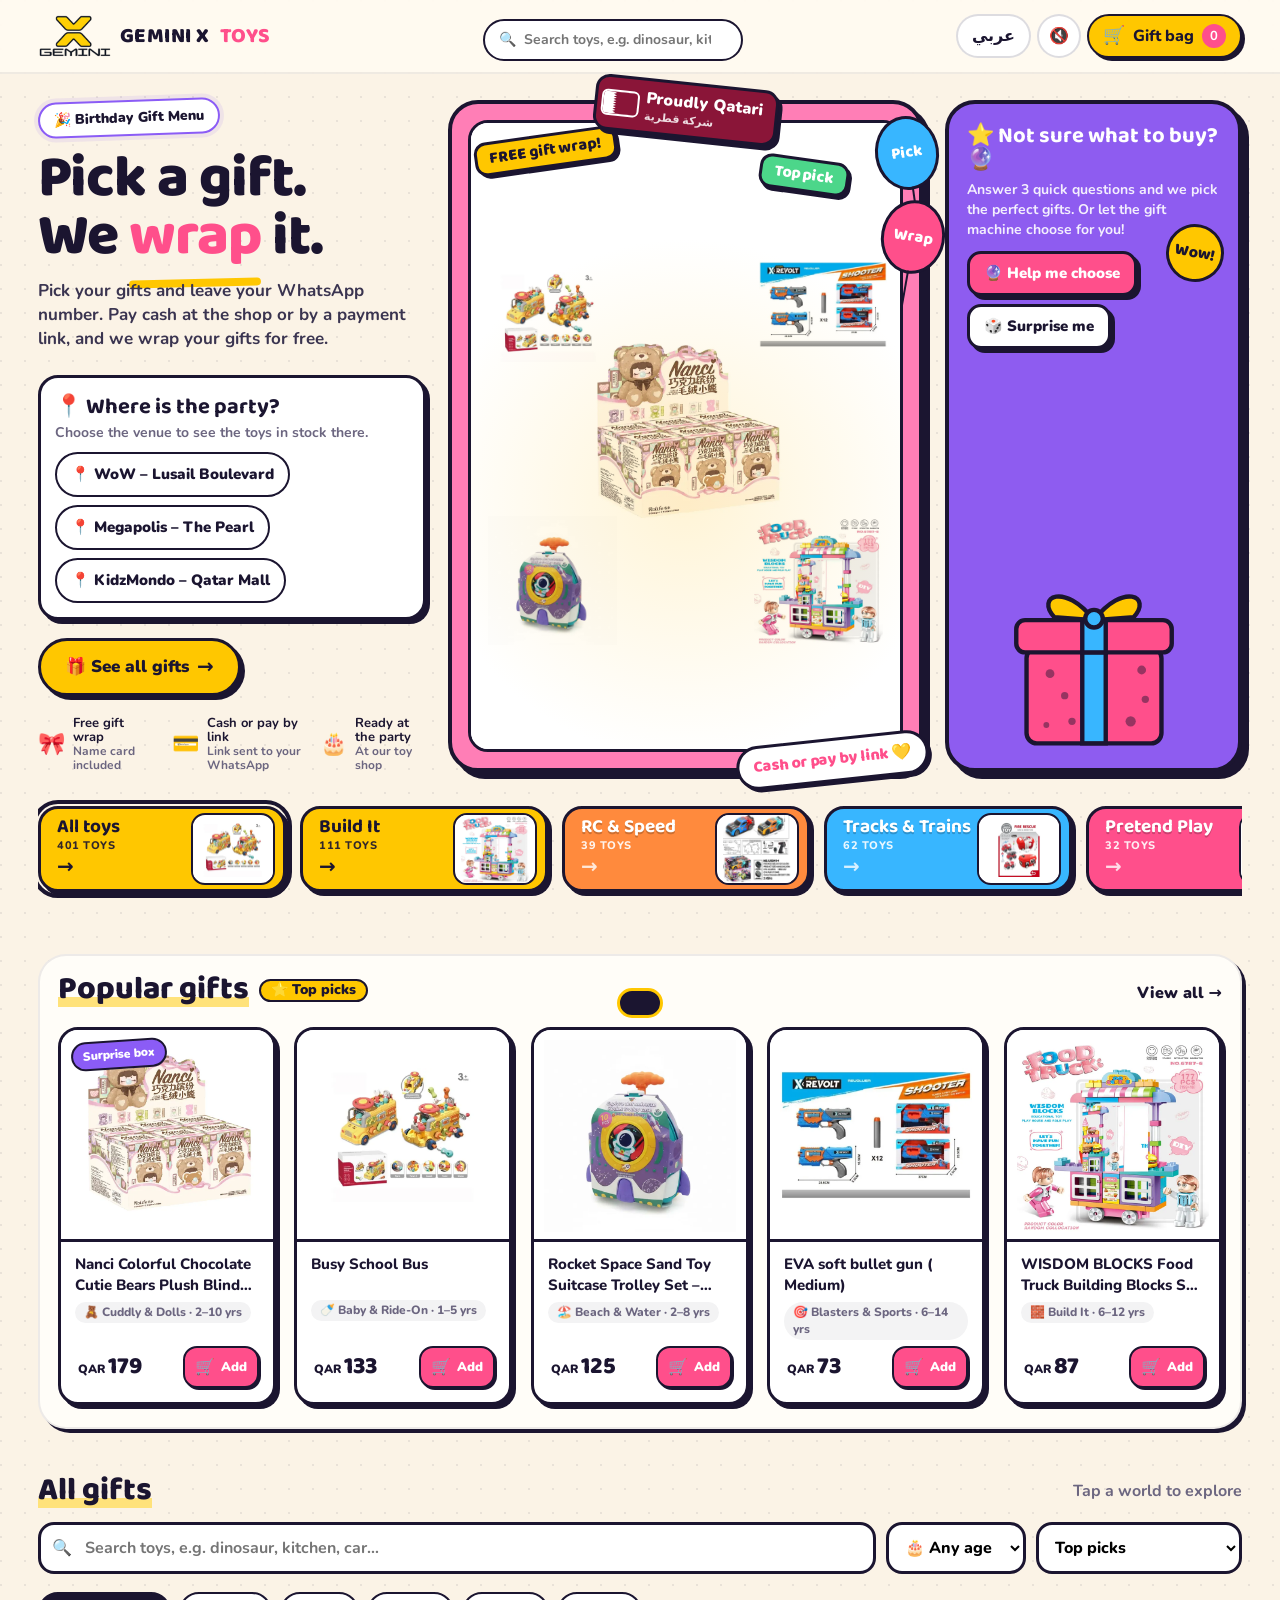
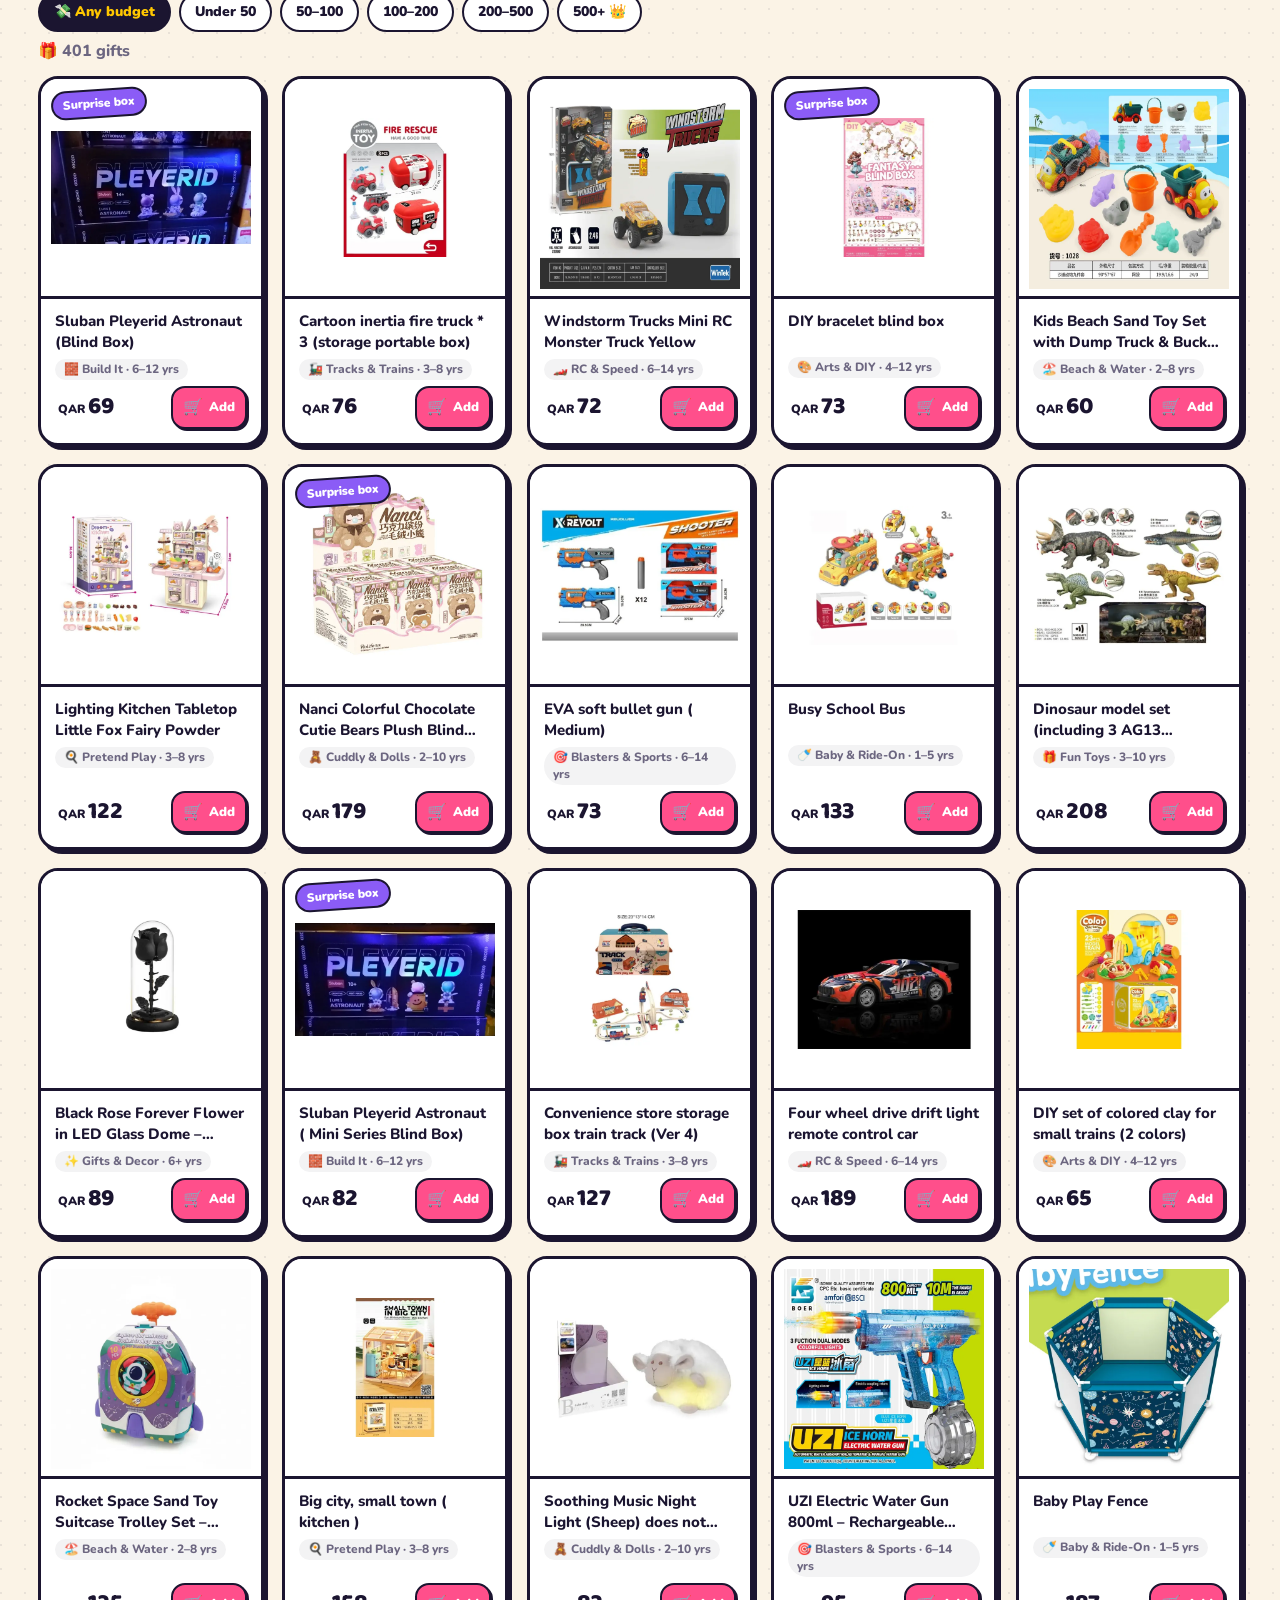
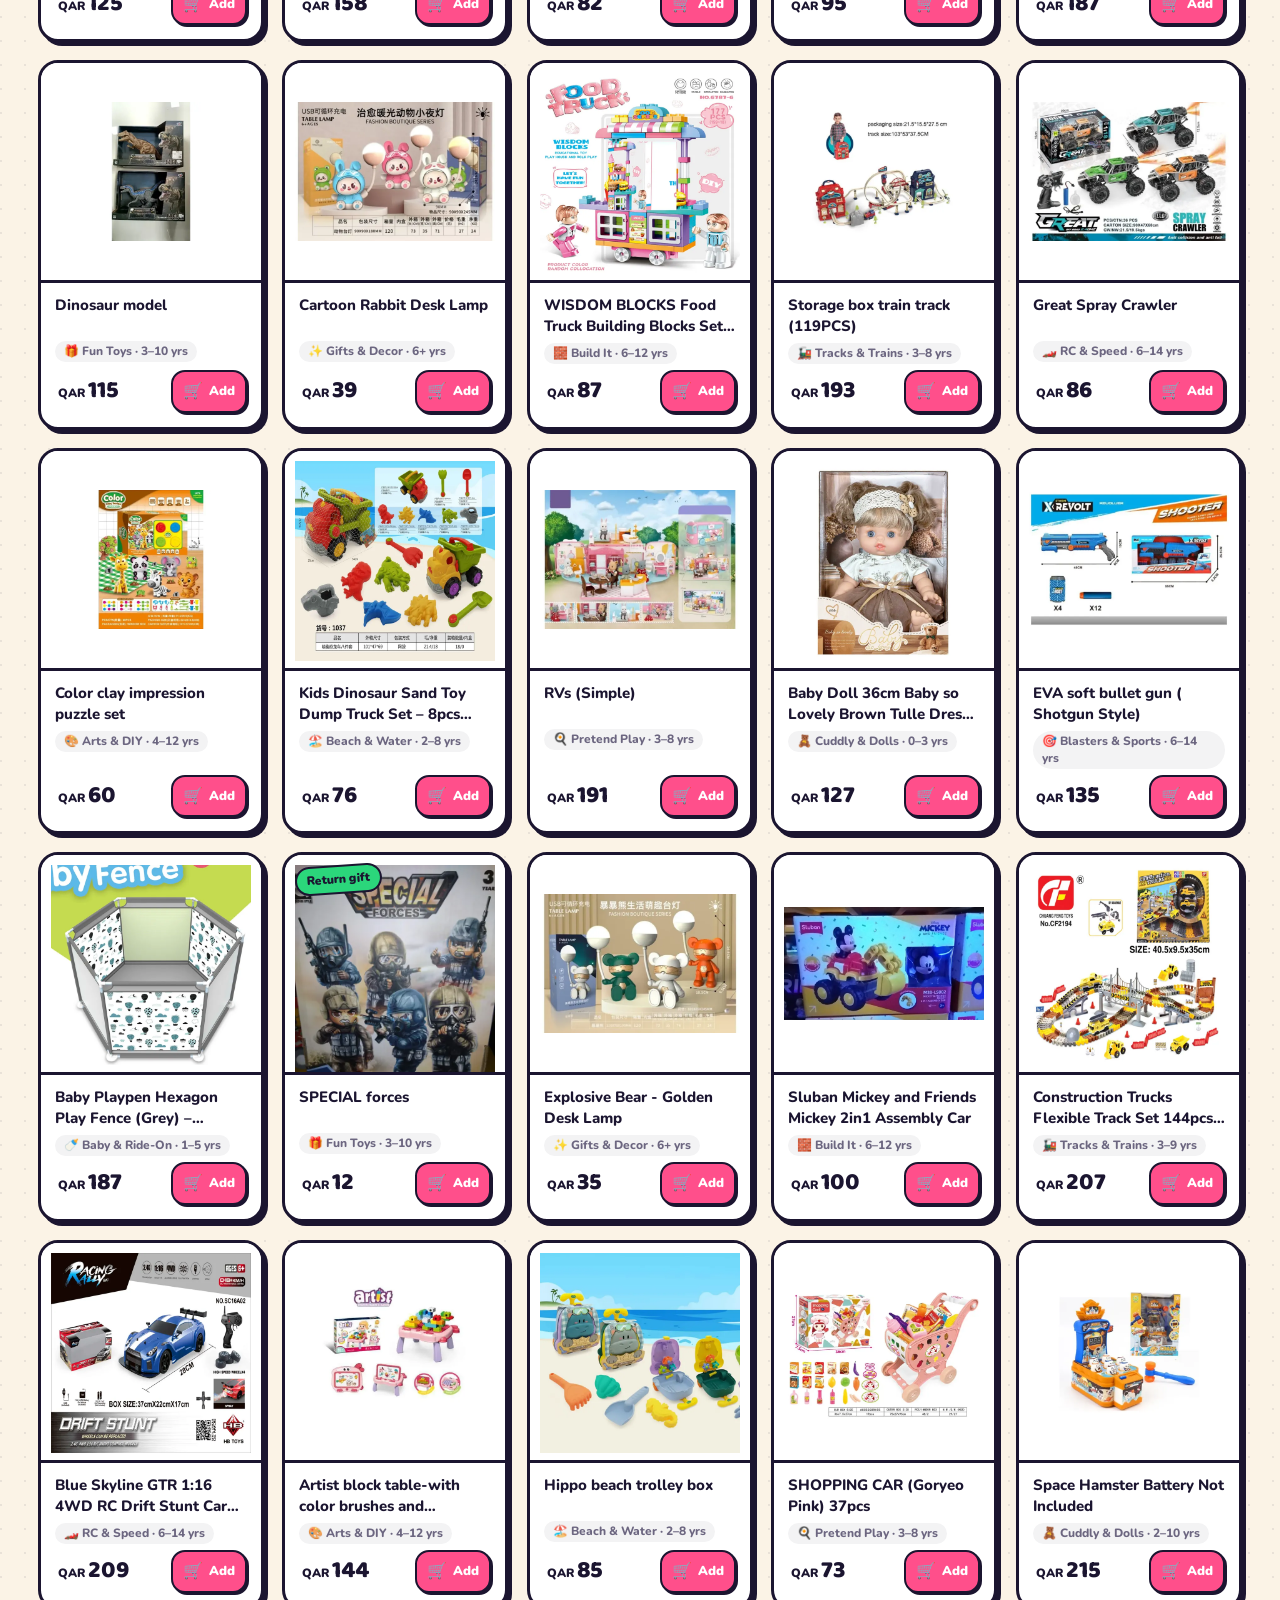
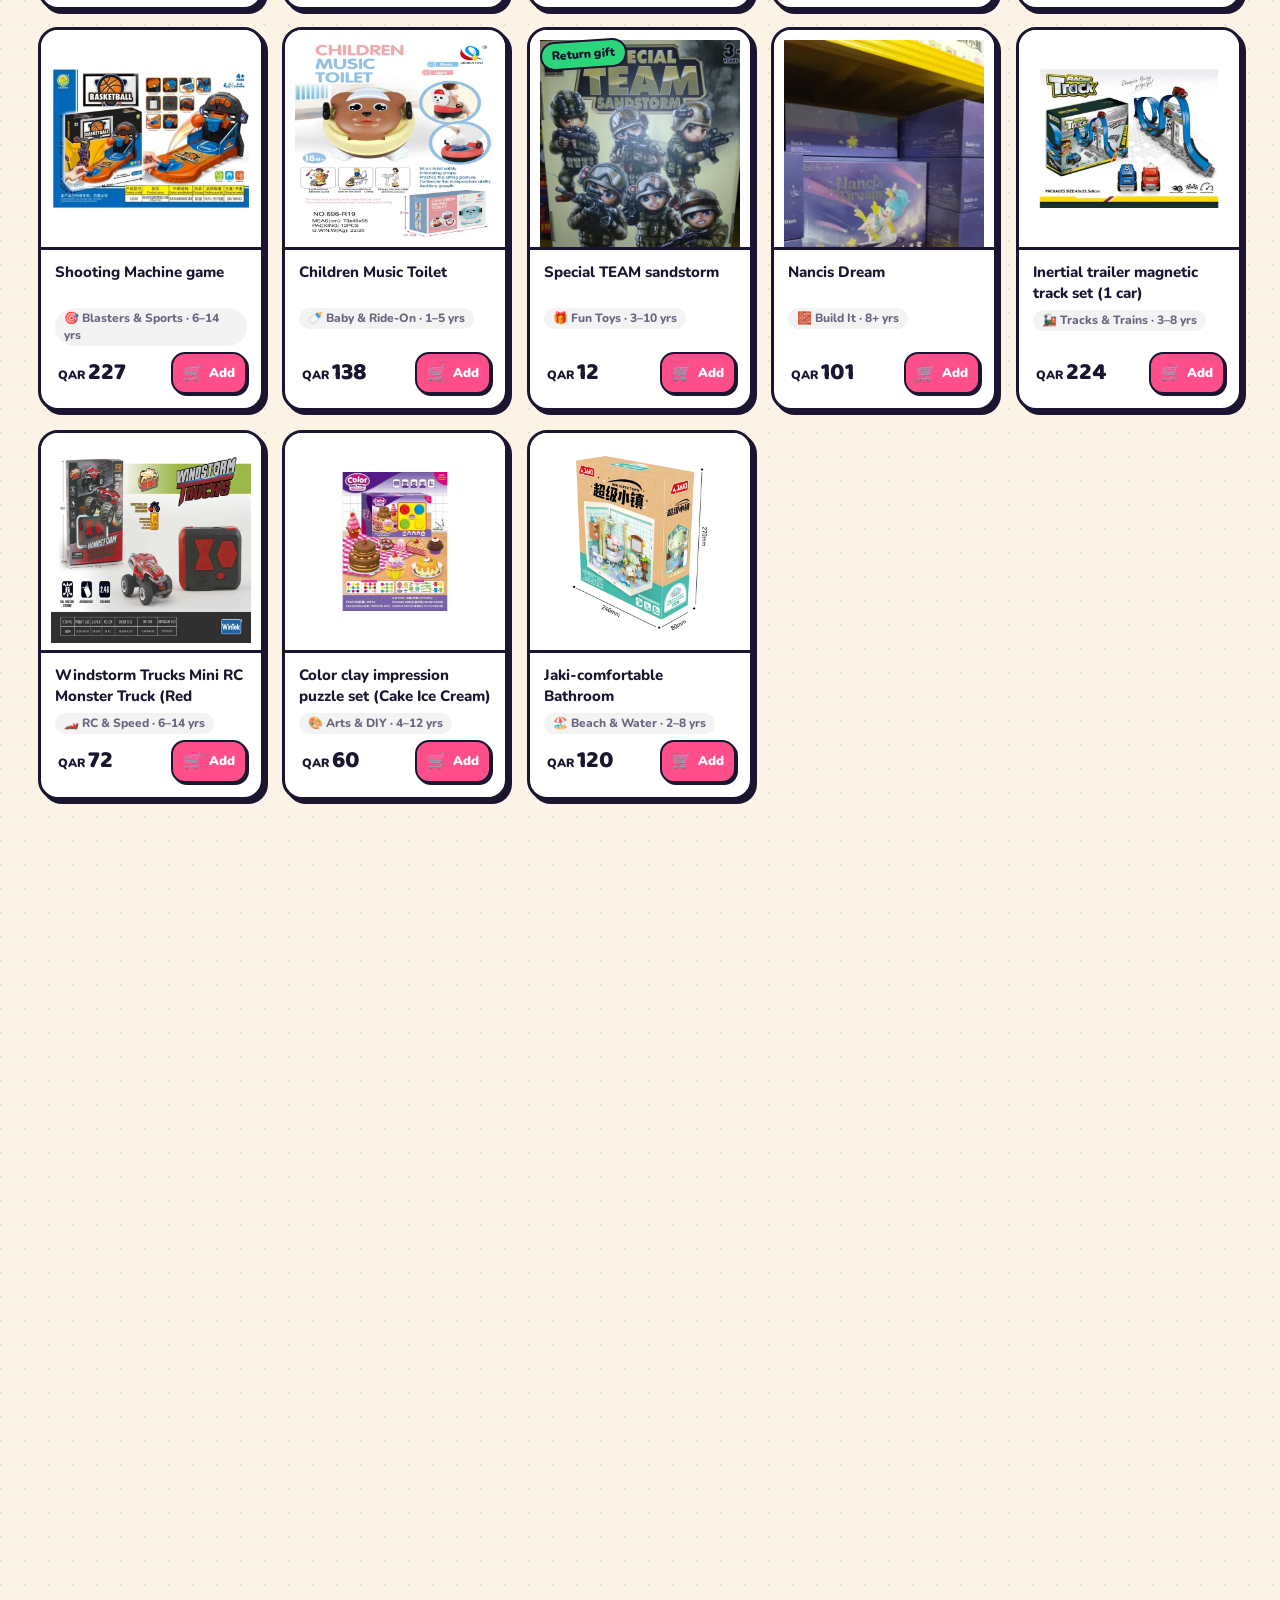
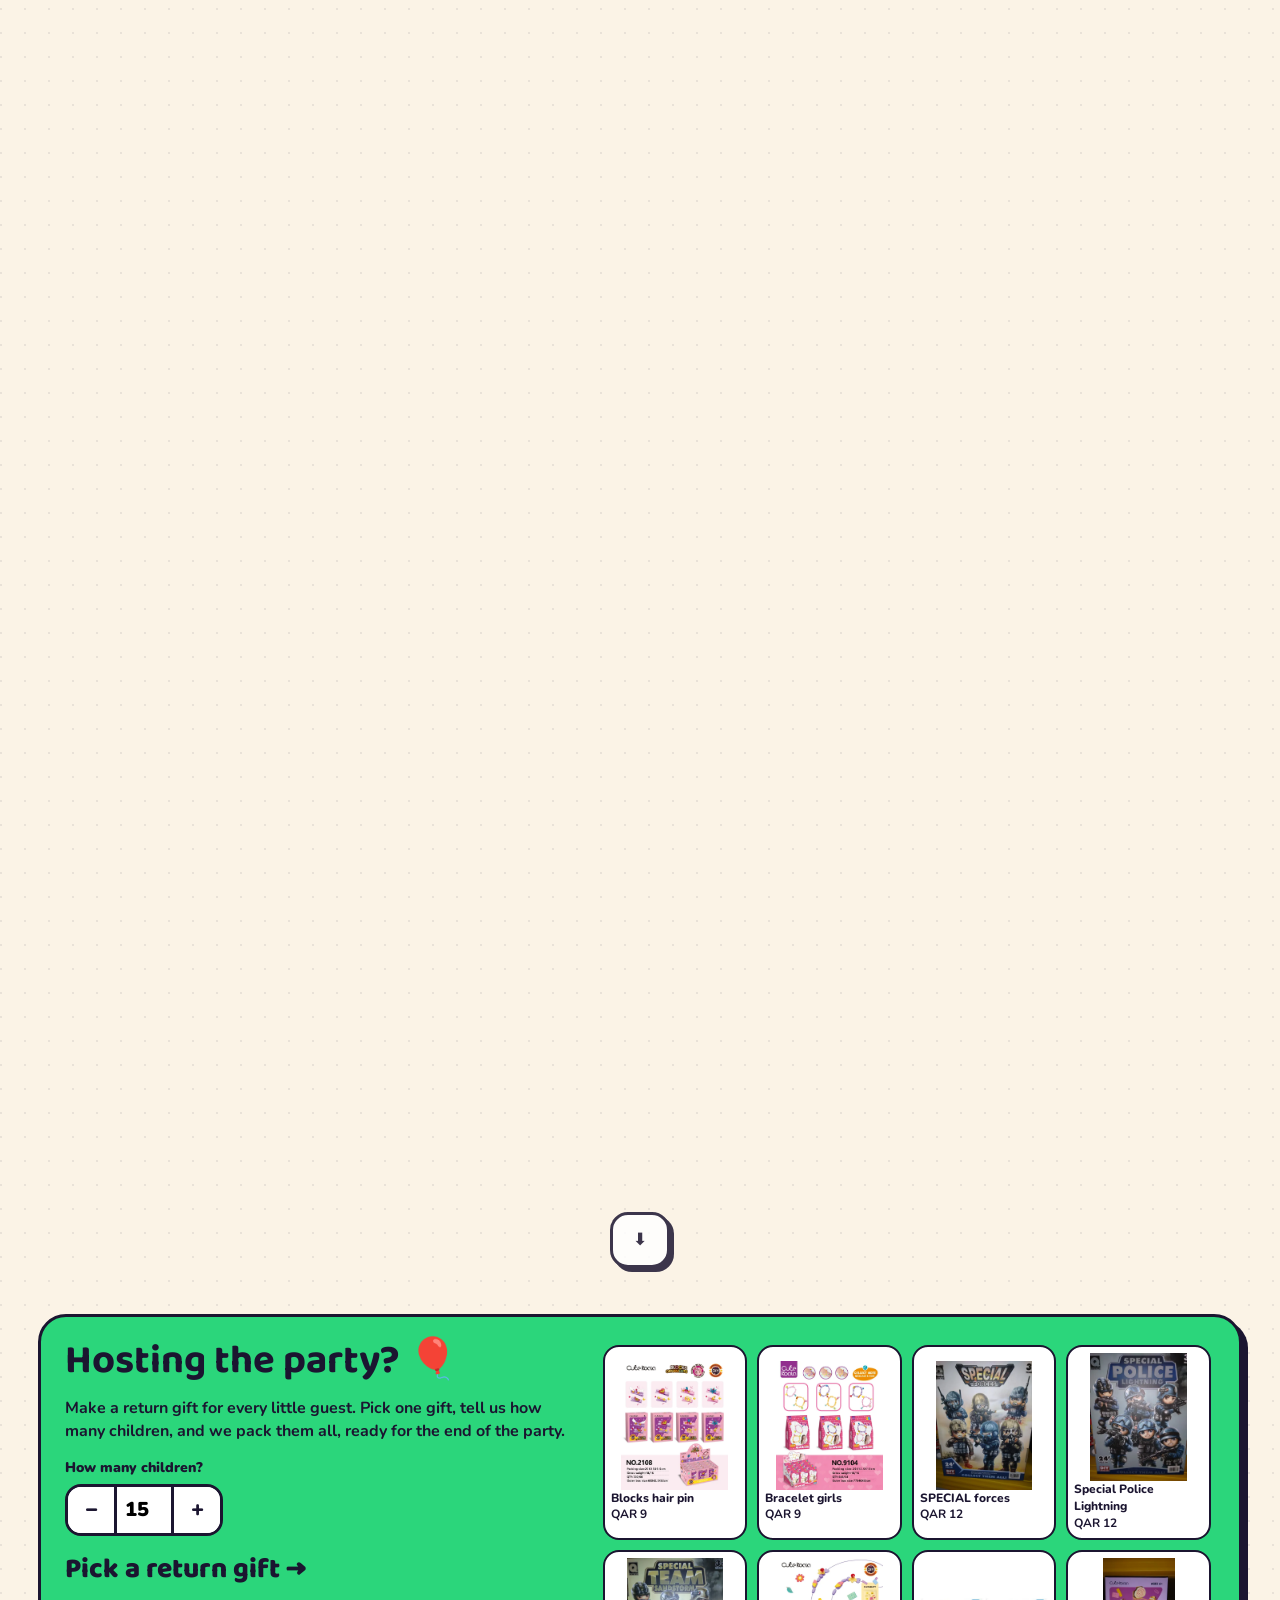
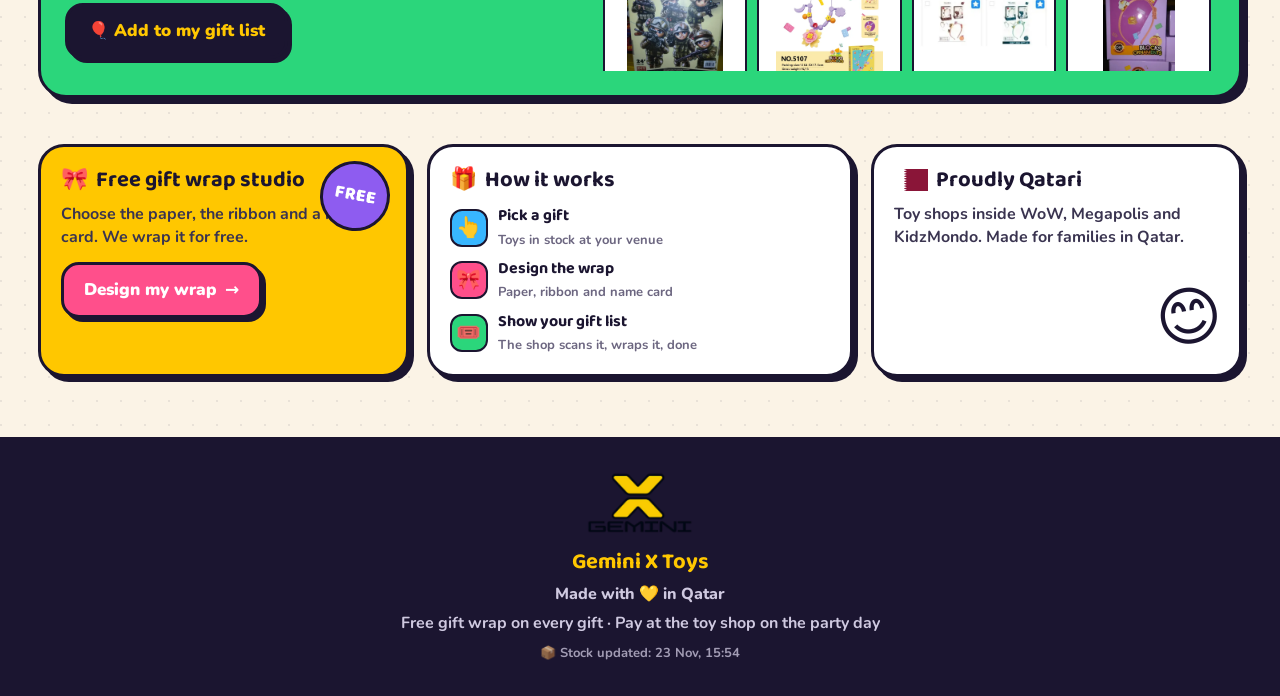
==== commit 895b5024: "Add files via upload" ====
--- a/index.html
+++ b/index.html
@@ -8,7 +8,7 @@
 <meta name="theme-color" content="#1B1530">
 <link rel="icon" href="data:image/svg+xml,<svg xmlns='http://www.w3.org/2000/svg' viewBox='0 0 100 100'><text y='.9em' font-size='90'>🎁</text></svg>">
 <link rel="stylesheet" href="assets/style.css?v=7">
-<link rel="stylesheet" href="assets/v2.css?v=1">
+<link rel="stylesheet" href="assets/v2.css?v=5">
 <style>.proud-old{display:inline-flex;align-items:center;gap:10px;margin:16px 0 4px;background:#8A1538;color:#fff;border:3px solid #1B1530;border-radius:16px;padding:8px 14px 8px 8px;box-shadow:4px 4px 0 #1B1530;font-weight:900;transform:rotate(-1.5deg)}.proud .flag{width:44px;height:28px;border-radius:4px;box-shadow:0 0 0 2px #fff;flex:none}.proud small{display:block;font-weight:800;opacity:.85;font-size:12px}[dir=rtl] .proud{padding:8px 8px 8px 14px;transform:rotate(1.5deg)}</style>
 </head>
 <body>
@@ -236,6 +236,6 @@
 <div class="toast" id="toast"></div>
 
 <script src="assets/common.js?v=9"></script>
-<script src="assets/app.js?v=10"></script>
+<script src="assets/app.js?v=11"></script>
 </body>
 </html>
--- a/assets/v2.css
+++ b/assets/v2.css
@@ -148,3 +148,32 @@
 .card .price.tagp::before,.card .price.tagp::after{display:none!important}
 .card .row{flex-wrap:nowrap}
 @media (max-width:520px){.card .row .add{padding:7px 9px;flex:none}.card .price{font-size:21px}.card .body{padding:10px 10px 12px}}
+
+/* fit at 100% zoom */
+html,body{overflow-x:clip}
+.tiles-sec{min-width:0;overflow:hidden}
+.worlds.tiles{display:flex;flex-wrap:nowrap;overflow-x:auto;scroll-snap-type:x proximity;max-width:100%}
+.worlds.tiles .world{flex:none;scroll-snap-align:start}
+.top.v2 .wrap{flex-wrap:nowrap;min-width:0}
+.top.v2 .top-actions{flex:none;gap:6px}
+#openTicket{white-space:nowrap}
+@media (max-width:1700px){.nav2 a[href="#host"]{display:none}}
+@media (max-width:1560px){.nav2{display:none}.hsearch{max-width:260px}}
+@media (max-width:1180px){#openTicket .t{display:none}.top.v2 #brand .bt{font-size:16px}}
+@media (max-width:980px){.hsearch{display:none}}
+@media (max-width:560px){#brand .bt{display:none}#soundBtn{display:none}.top.v2 .wrap{gap:6px}.top.v2 .tbtn{padding:6px 9px}}
+@media (max-width:400px){.top.v2 .brand .logo,.top.v2 .brand .logo img{height:34px}#brand .vlogo{height:30px;padding:1px 3px}.top.v2 .tbtn,.top.v2 .cart{padding:6px 8px}.top.v2 .wrap{padding:0 10px}#openTicket{padding:6px 8px}}
+/* phone: keep the words on the add button */
+@media (max-width:520px){
+  .card .add .tx{display:inline!important;font-size:14px;font-weight:900}
+  .card .row .add{justify-content:center;gap:6px;width:100%;padding:9px 8px}
+  .card .row .add.in{color:var(--ink)}
+}
+/* quantity stepper on cards */
+.addwrap{display:inline-flex}
+.qty{display:inline-flex;align-items:center;background:var(--green);border:2.5px solid var(--ink);border-radius:14px;box-shadow:2px 2px 0 var(--ink);overflow:hidden}
+.qty button{border:0;background:none;font:inherit;font-weight:900;font-size:20px;line-height:1;width:36px;height:38px;cursor:pointer;color:var(--ink)}
+.qty button:hover{background:#ffffff55}
+.qty button[data-step="-1"]{font-size:16px}
+.qty b{min-width:26px;text-align:center;font-family:var(--fd);font-size:18px;background:#fff;align-self:stretch;display:flex;align-items:center;justify-content:center;border-left:2px solid var(--ink);border-right:2px solid var(--ink)}
+@media (max-width:520px){.addwrap{width:100%}.addwrap .add,.addwrap .qty{width:100%}.qty{justify-content:space-between}.qty button{flex:1;height:40px}.qty b{flex:1}}
